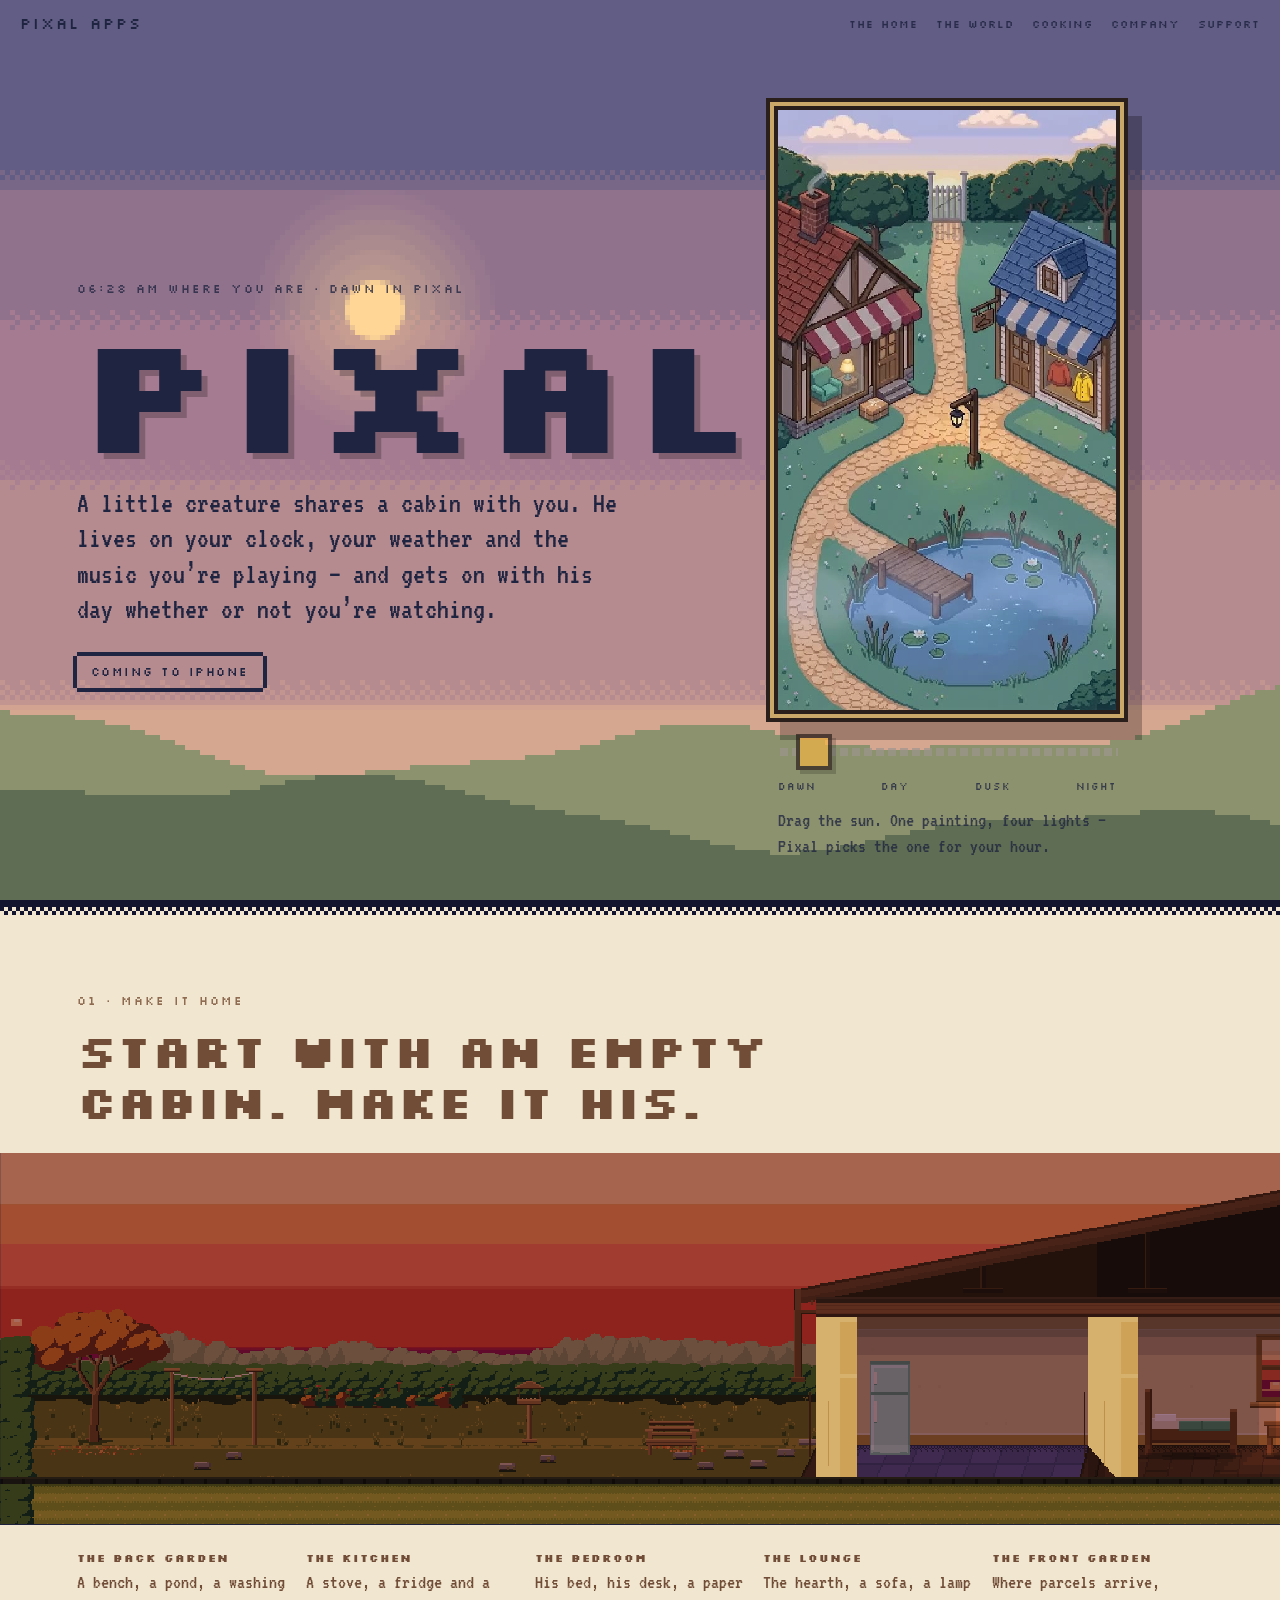
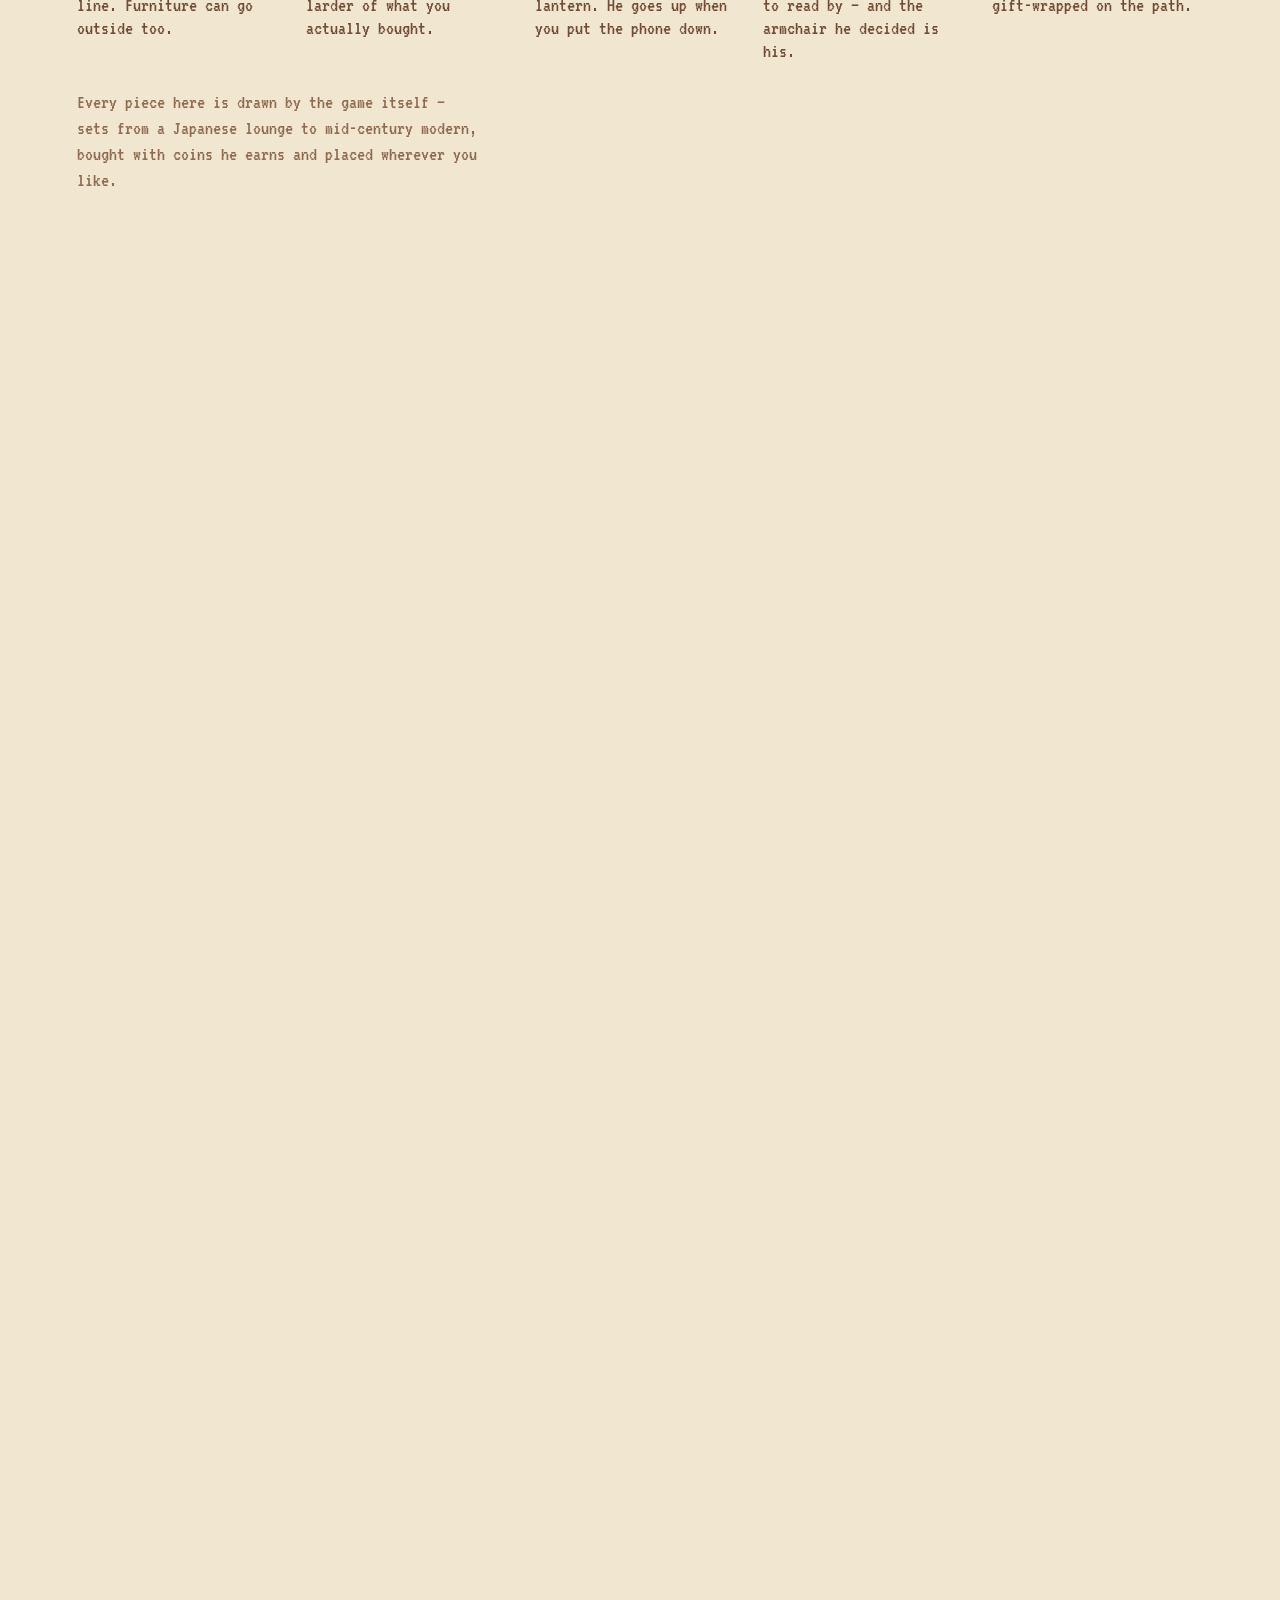
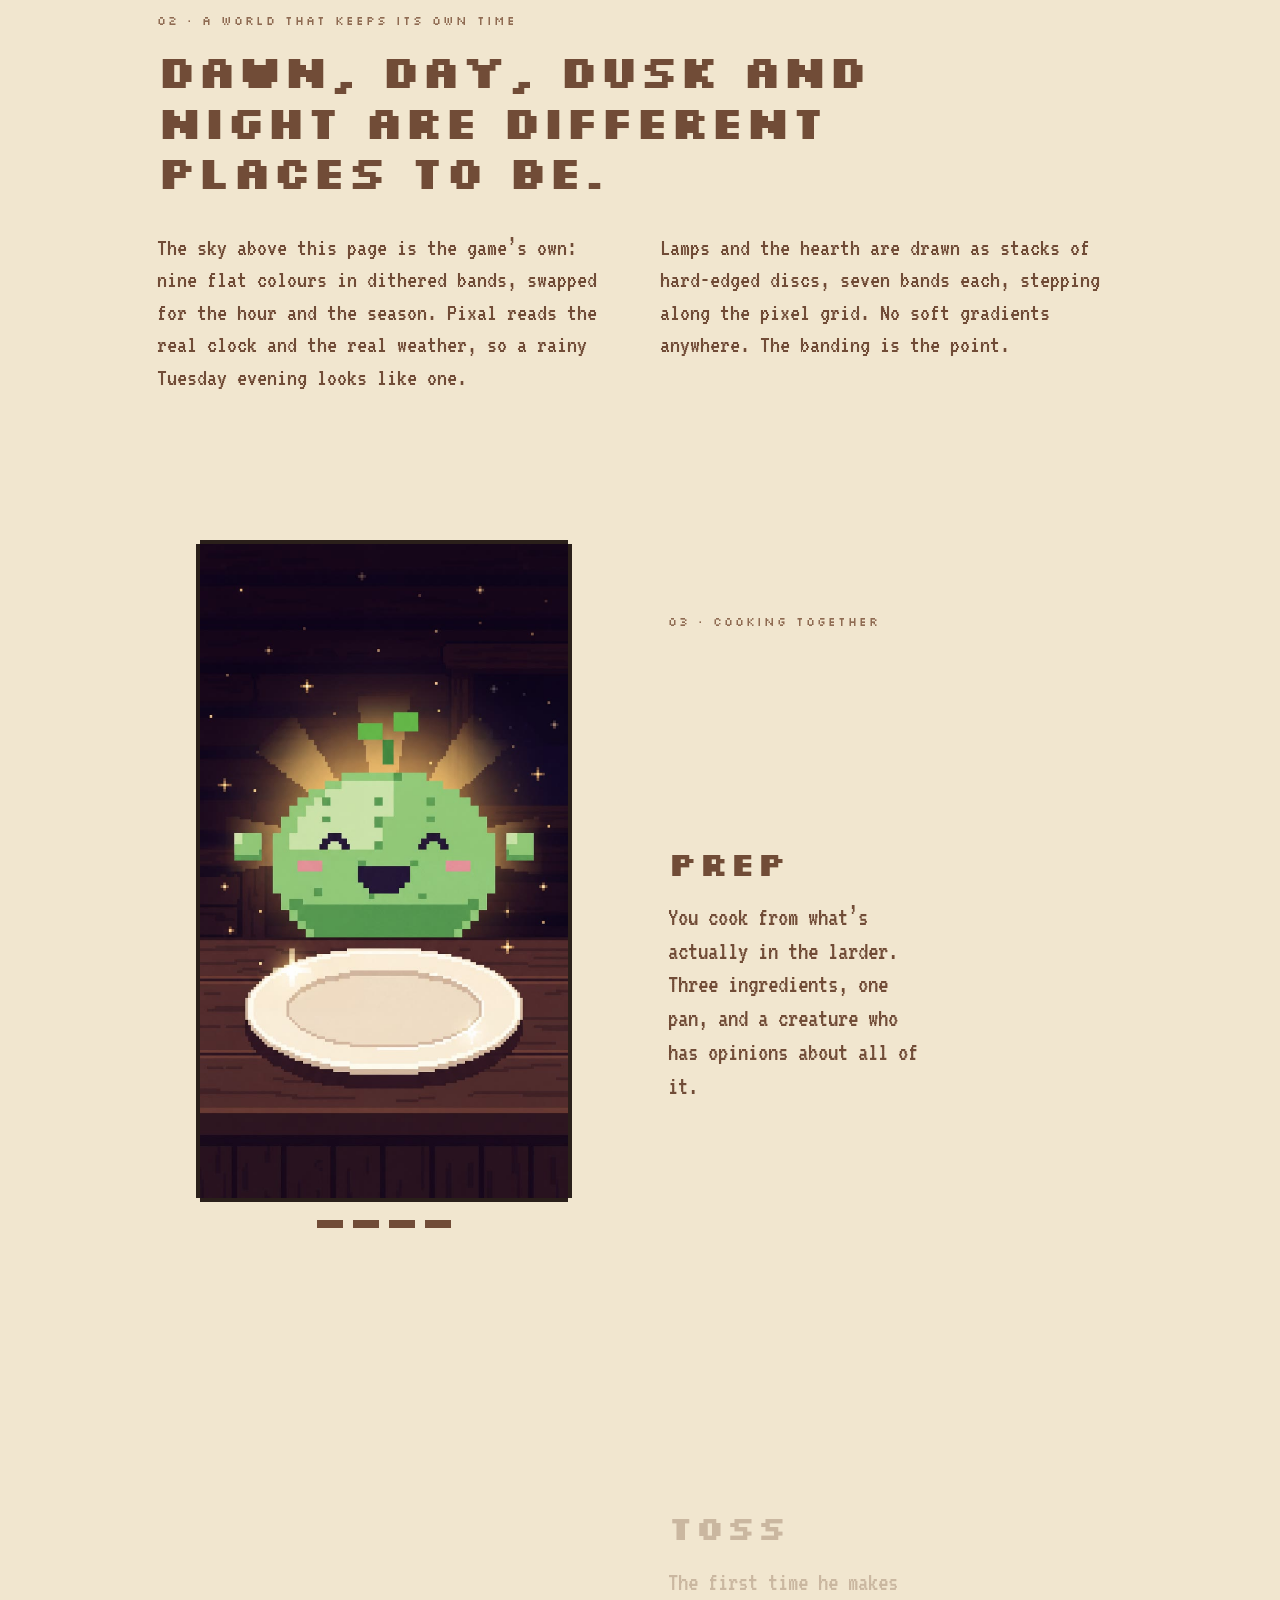
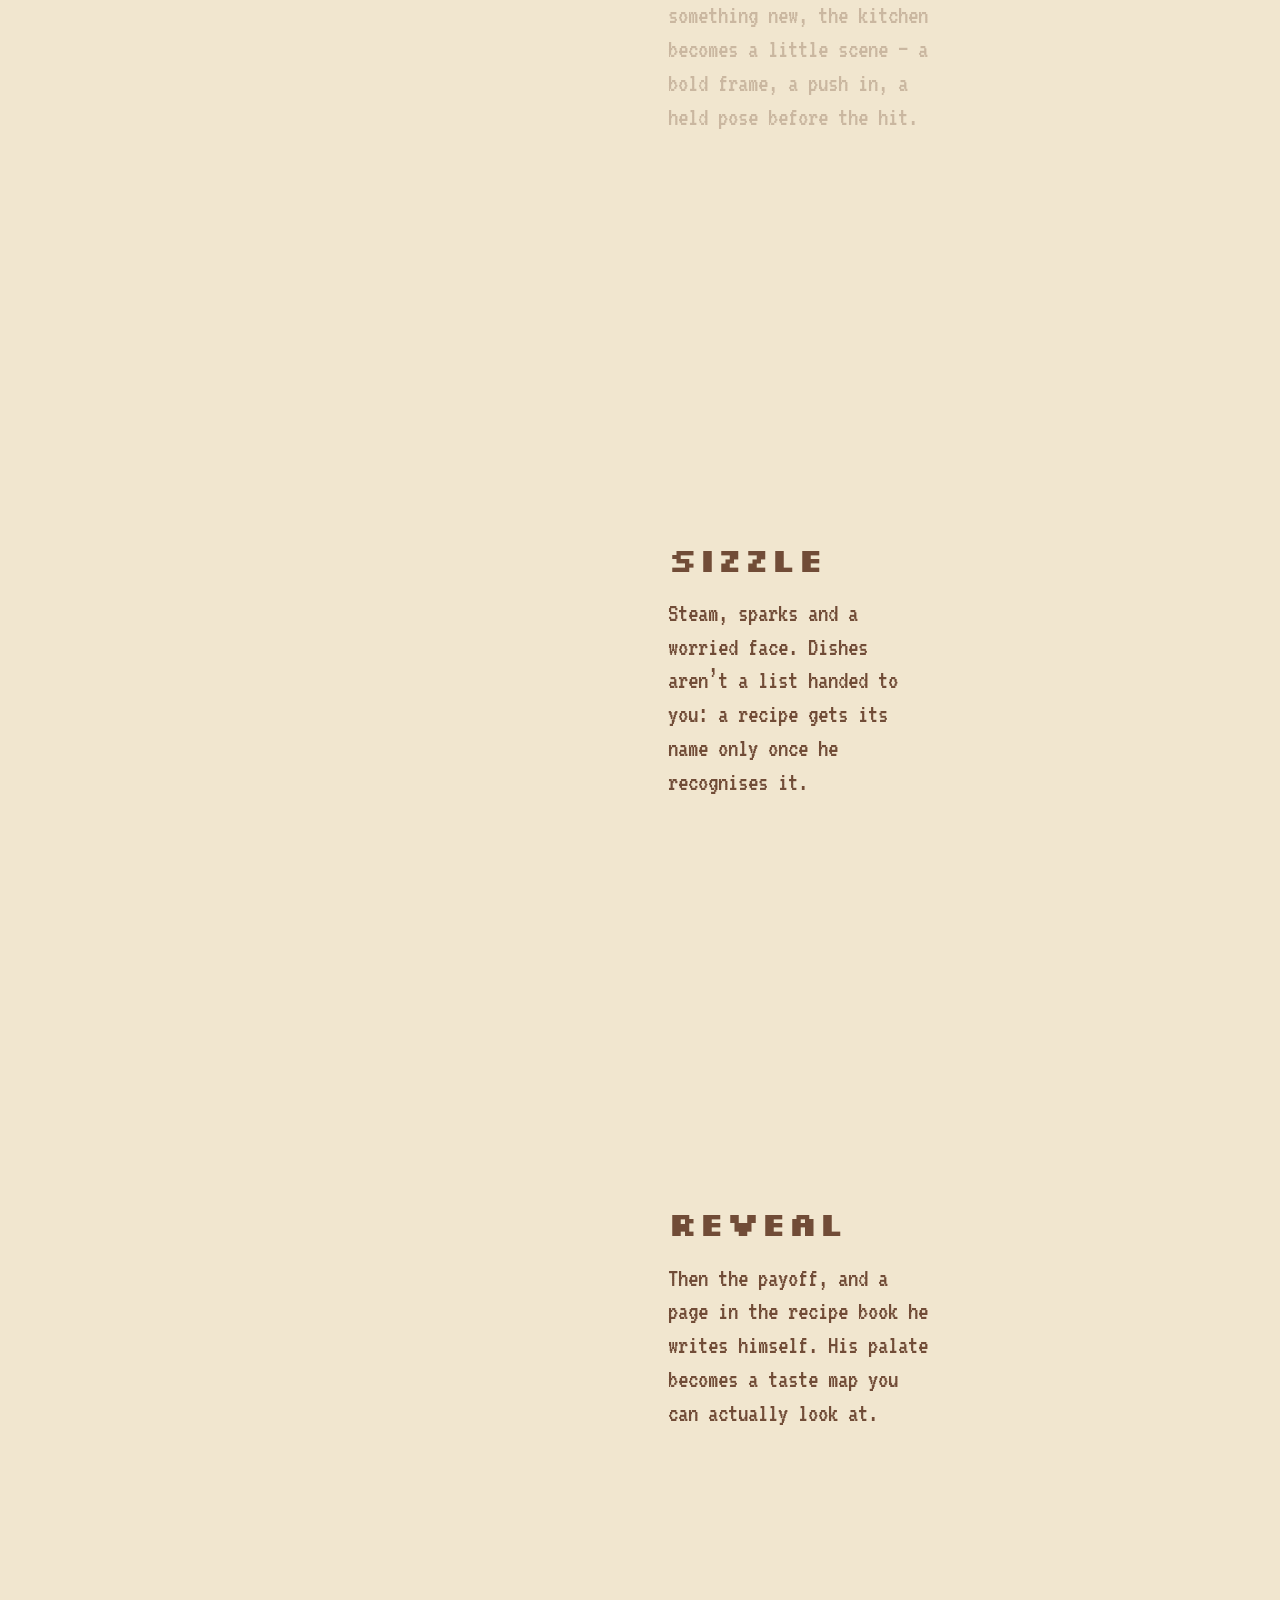
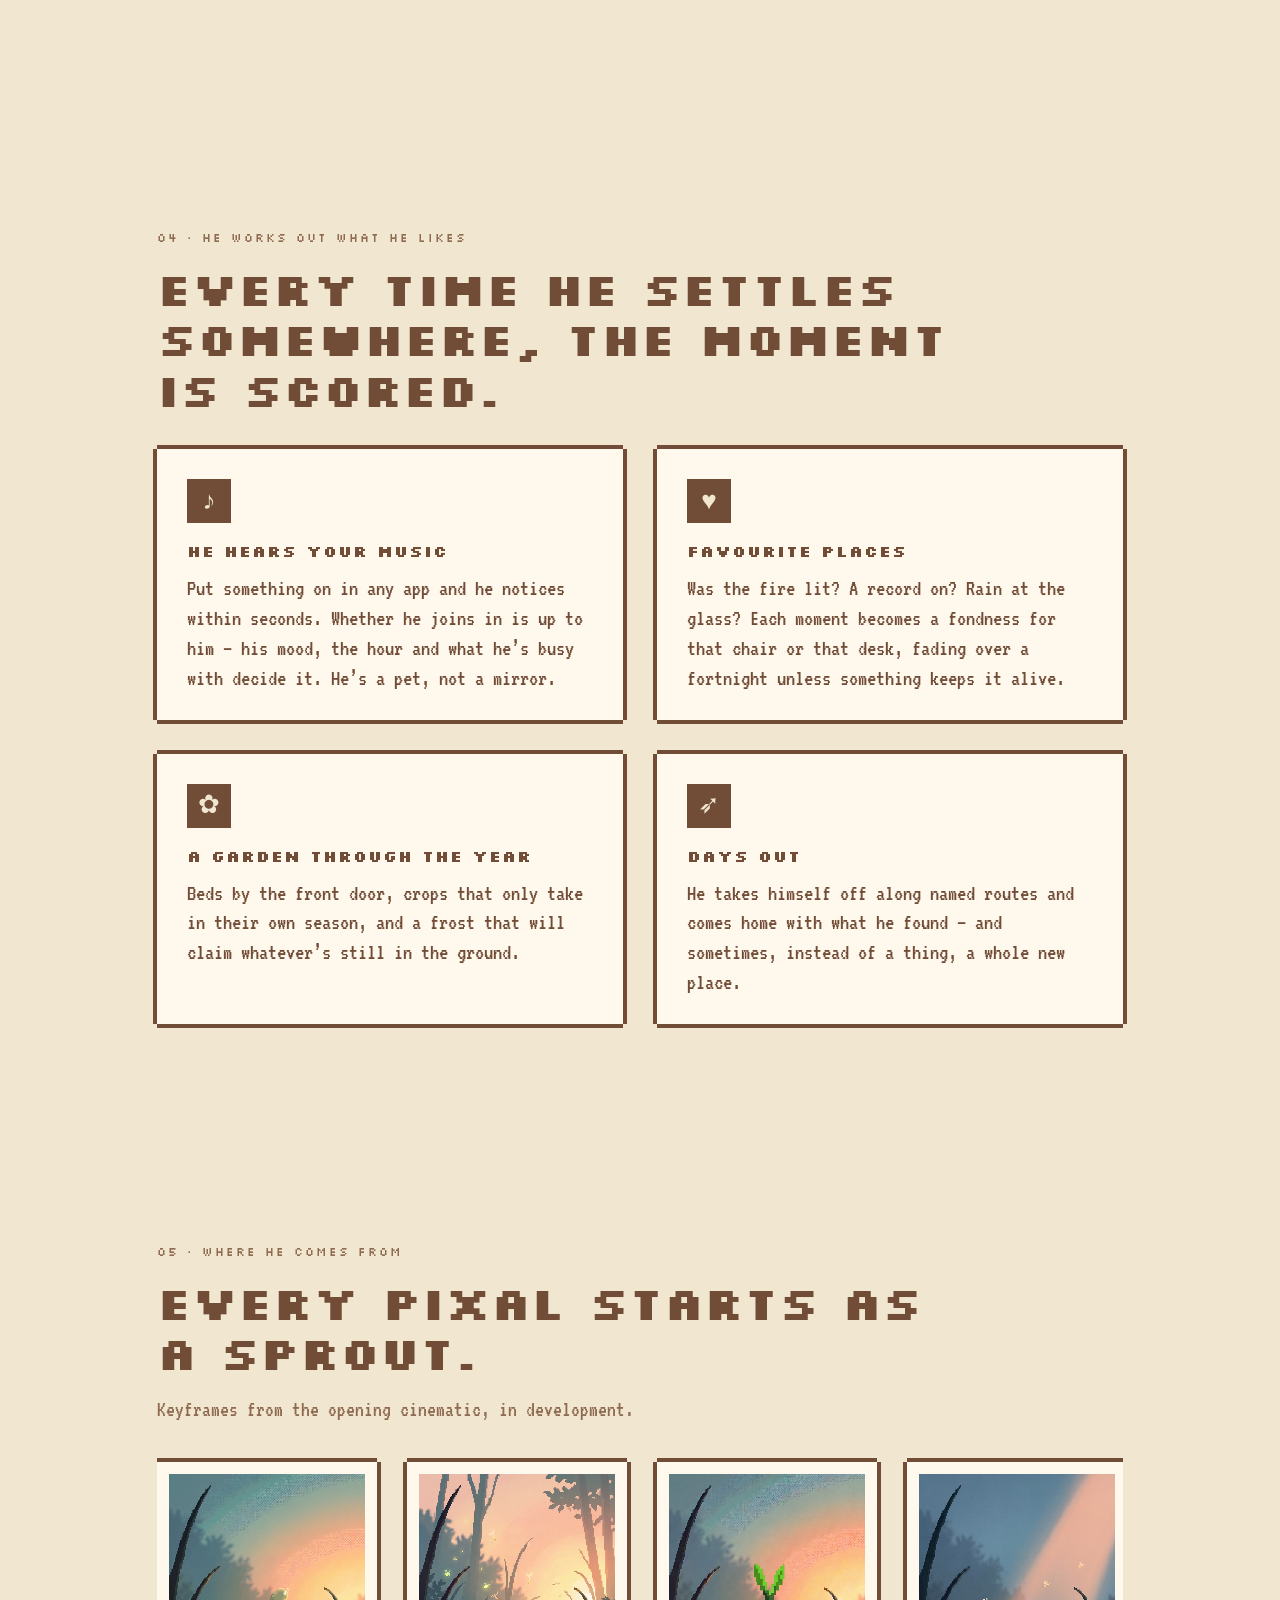
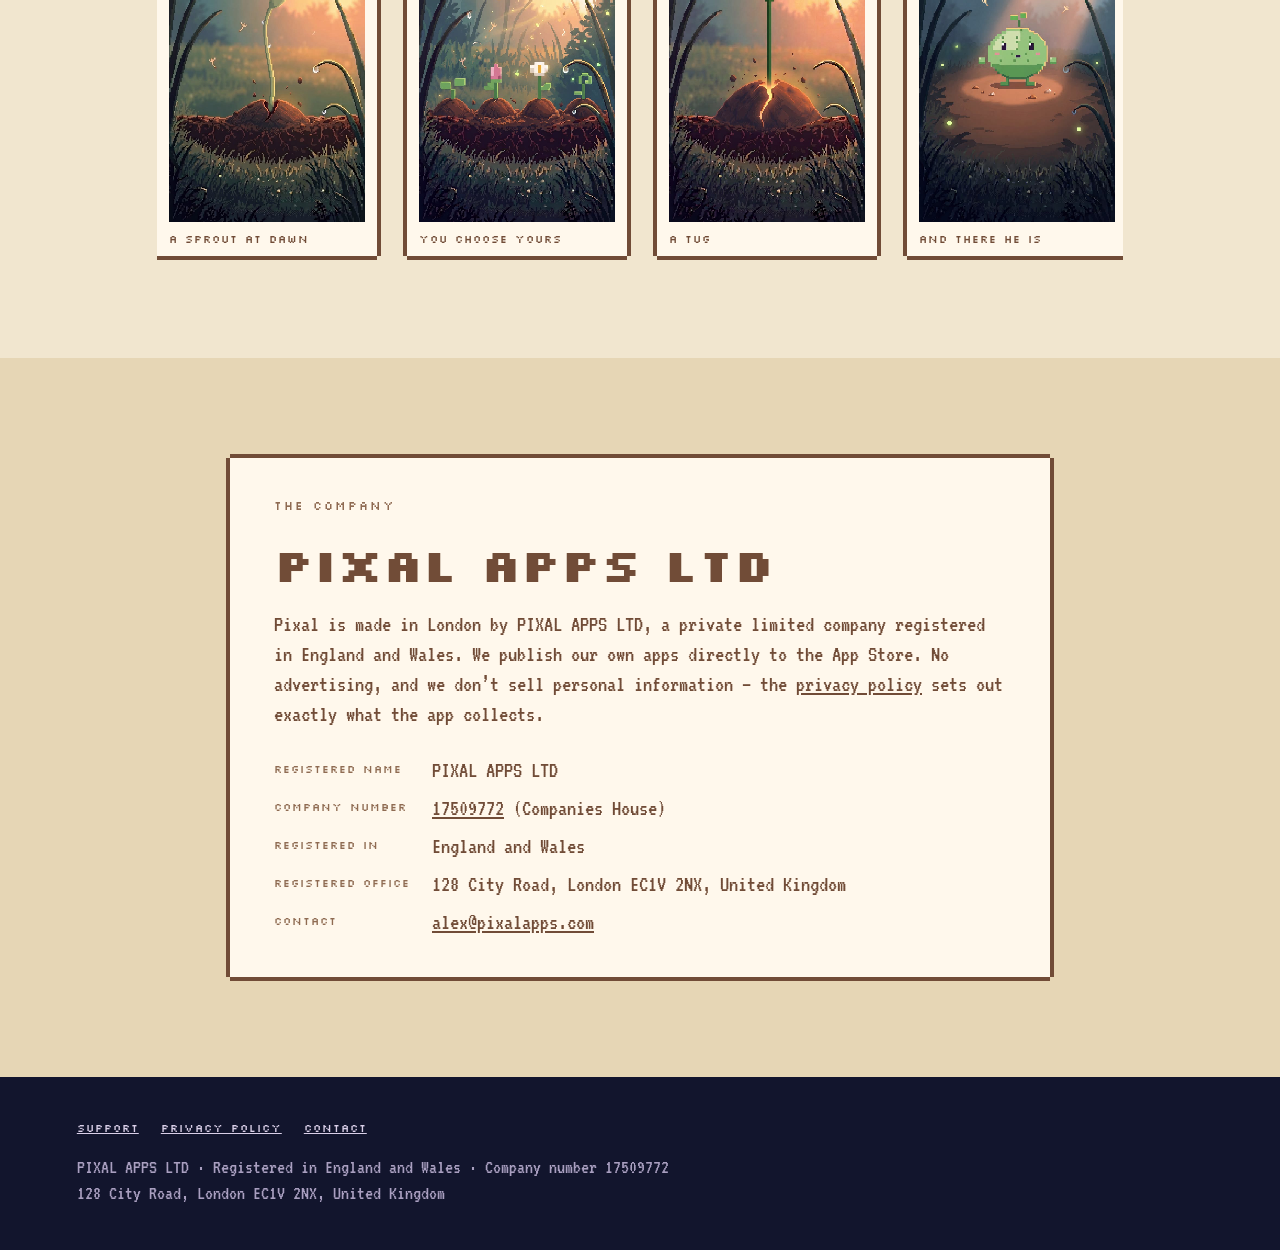
==== index.html @ d25e6077 "Make it home: the cabin pans past and furnishes itself as you scroll, rendered by the game in the sk" ====
<!doctype html>
<html lang="en">
<head>
  <meta charset="utf-8">
  <meta name="viewport" content="width=device-width, initial-scale=1, viewport-fit=cover">
  <title>Pixal — a little world that keeps your time</title>
  <meta name="description" content="Pixal is a pixel-art game for iPhone by PIXAL APPS LTD. A small creature shares a cabin with you, on your real clock, your real weather and the music you're actually playing.">
  <meta property="og:title" content="Pixal">
  <meta property="og:description" content="A quiet pixel-art game for iPhone. A cabin, a creature with opinions, and a world that keeps your time.">
  <meta property="og:image" content="https://pixalapps.com/media/dusk.jpg">
  <meta property="og:url" content="https://pixalapps.com/">
  <meta name="theme-color" content="#12152d">
  <link rel="preconnect" href="https://fonts.googleapis.com">
  <link rel="preconnect" href="https://fonts.gstatic.com" crossorigin>
  <link href="https://fonts.googleapis.com/css2?family=Silkscreen:wght@400;700&family=VT323&display=swap" rel="stylesheet">
  <link rel="stylesheet" href="/home.css">
</head>
<body>
  <canvas id="sky" aria-hidden="true"></canvas>

  <header class="bar">
    <a class="brand" href="/">PIXAL APPS</a>
    <nav><a href="#home">The home</a><a href="#world">The world</a><a href="#cooking">Cooking</a><a href="#company">Company</a><a href="/support/">Support</a></nav>
  </header>

  <section class="hero" id="top">
    <div class="hero-copy">
      <p class="kicker" id="clock">&nbsp;</p>
      <h1>PIXAL</h1>
      <p class="lede">A little creature shares a cabin with you. He lives on your clock, your weather and the music you’re playing — and gets on with his day whether or not you’re watching.</p>
      <p class="badge">Coming to iPhone</p>
    </div>

    <figure class="window" aria-label="The village in Pixal, painted for the time of day">
      <div class="frame">
        <video data-tod="dawn" muted loop playsinline preload="auto" poster="/media/dawn.jpg"><source src="/media/dawn.mp4" type="video/mp4"></video>
        <video data-tod="day" muted loop playsinline preload="auto" poster="/media/day.jpg"><source src="/media/day.mp4" type="video/mp4"></video>
        <video data-tod="dusk" muted loop playsinline preload="auto" poster="/media/dusk.jpg"><source src="/media/dusk.mp4" type="video/mp4"></video>
        <video data-tod="night" muted loop playsinline preload="auto" poster="/media/night.jpg"><source src="/media/night.mp4" type="video/mp4"></video>
      </div>
      <div class="dial">
        <input id="tod" type="range" min="0" max="400" step="1" value="100" aria-label="Time of day in Pixal">
        <div class="dial-labels" aria-hidden="true"><span>dawn</span><span>day</span><span>dusk</span><span>night</span></div>
        <button id="now" type="button" hidden>Back to now</button>
      </div>
      <figcaption>Drag the sun. One painting, four lights — Pixal picks the one for your hour.</figcaption>
    </figure>
  </section>

  <main>
    <section class="home" id="home" aria-labelledby="home-title">
      <div class="home-pin">
        <div class="home-head">
          <p class="eyebrow">01 · Make it home</p>
          <h2 id="home-title">Start with an empty cabin. Make it his.</h2>
        </div>
        <div class="pano" role="img" aria-label="The cabin in cross-section, from the back garden through the kitchen, bedroom and lounge to the front garden, furnishing itself as you scroll">
          <div class="pano-track">
            <img class="bare" src="/media/house-bare-dusk.png" alt="" width="3400" height="524">
            <img class="full" src="/media/house-home-dusk.png" alt="" width="3400" height="524">
            <span class="wipe" aria-hidden="true"></span>
          </div>
        </div>
        <ol class="rooms">
          <li data-at="0"><b>The back garden</b> A bench, a pond, a washing line. Furniture can go outside too.</li>
          <li data-at="0.35"><b>The kitchen</b> A stove, a fridge and a larder of what you actually bought.</li>
          <li data-at="0.46"><b>The bedroom</b> His bed, his desk, a paper lantern. He goes up when you put the phone down.</li>
          <li data-at="0.63"><b>The lounge</b> The hearth, a sofa, a lamp to read by — and the armchair he decided is his.</li>
          <li data-at="0.85"><b>The front garden</b> Where parcels arrive, gift-wrapped on the path.</li>
        </ol>
        <p class="home-foot">Every piece here is drawn by the game itself — sets from a Japanese lounge to mid-century modern, bought with coins he earns and placed wherever you like.</p>
      </div>
    </section>

    <section class="chapter" id="world">
      <p class="eyebrow">02 · A world that keeps its own time</p>
      <h2>Dawn, day, dusk and night are different places to be.</h2>
      <div class="cols">
        <p>The sky above this page is the game’s own: nine flat colours in dithered bands, swapped for the hour and the season. Pixal reads the real clock and the real weather, so a rainy Tuesday evening looks like one.</p>
        <p>Lamps and the hearth are drawn as stacks of hard-edged discs, seven bands each, stepping along the pixel grid. No soft gradients anywhere. The banding is the point.</p>
      </div>
    </section>

    <section class="story" id="cooking">
      <div class="story-stage" aria-hidden="true">
        <div class="stage-frame">
          <img src="/media/cook-prep.jpg" alt="" class="on">
          <img src="/media/cook-toss.jpg" alt="">
          <img src="/media/cook-sizzle.jpg" alt="">
          <img src="/media/cook-reveal.jpg" alt="">
          <div class="sparks"></div>
        </div>
        <ol class="ticks"><li class="on"></li><li></li><li></li><li></li></ol>
      </div>
      <div class="story-steps">
        <p class="eyebrow">03 · Cooking together</p>
        <article class="step" data-step="0"><h3>Prep</h3><p>You cook from what’s actually in the larder. Three ingredients, one pan, and a creature who has opinions about all of it.</p></article>
        <article class="step" data-step="1"><h3>Toss</h3><p>The first time he makes something new, the kitchen becomes a little scene — a bold frame, a push in, a held pose before the hit.</p></article>
        <article class="step" data-step="2"><h3>Sizzle</h3><p>Steam, sparks and a worried face. Dishes aren’t a list handed to you: a recipe gets its name only once he recognises it.</p></article>
        <article class="step" data-step="3"><h3>Reveal</h3><p>Then the payoff, and a page in the recipe book he writes himself. His palate becomes a taste map you can actually look at.</p></article>
      </div>
    </section>

    <section class="chapter" id="him">
      <p class="eyebrow">04 · He works out what he likes</p>
      <h2>Every time he settles somewhere, the moment is scored.</h2>
      <div class="cards">
        <article class="card"><span class="glyph" aria-hidden="true">♪</span><h3>He hears your music</h3><p>Put something on in any app and he notices within seconds. Whether he joins in is up to him — his mood, the hour and what he’s busy with decide it. He’s a pet, not a mirror.</p></article>
        <article class="card"><span class="glyph" aria-hidden="true">♥</span><h3>Favourite places</h3><p>Was the fire lit? A record on? Rain at the glass? Each moment becomes a fondness for that chair or that desk, fading over a fortnight unless something keeps it alive.</p></article>
        <article class="card"><span class="glyph" aria-hidden="true">✿</span><h3>A garden through the year</h3><p>Beds by the front door, crops that only take in their own season, and a frost that will claim whatever’s still in the ground.</p></article>
        <article class="card"><span class="glyph" aria-hidden="true">➶</span><h3>Days out</h3><p>He takes himself off along named routes and comes home with what he found — and sometimes, instead of a thing, a whole new place.</p></article>
      </div>
    </section>

    <section class="chapter strip-chapter">
      <p class="eyebrow">05 · Where he comes from</p>
      <h2>Every Pixal starts as a sprout.</h2>
      <p class="note">Keyframes from the opening cinematic, in development.</p>
      <div class="strip" tabindex="0" aria-label="Opening cinematic keyframes">
        <figure><img src="/media/birth-sprout.jpg" alt="A sprout sways in a patch of earth at dawn" loading="lazy"><figcaption>A sprout at dawn</figcaption></figure>
        <figure><img src="/media/birth-choosing.jpg" alt="Four sprouts — a shoot, a bud, a flower and a curl — in a row of mounds" loading="lazy"><figcaption>You choose yours</figcaption></figure>
        <figure><img src="/media/birth-pull.jpg" alt="The chosen sprout being pulled from the ground" loading="lazy"><figcaption>A tug</figcaption></figure>
        <figure><img src="/media/birth-handoff.jpg" alt="Pixal stands in a soft spotlight in the clearing" loading="lazy"><figcaption>And there he is</figcaption></figure>
      </div>
    </section>

    <section class="company" id="company">
      <div class="company-card">
        <p class="eyebrow">The company</p>
        <h2>PIXAL APPS LTD</h2>
        <p>Pixal is made in London by PIXAL APPS LTD, a private limited company registered in England and Wales. We publish our own apps directly to the App Store. No advertising, and we don’t sell personal information — the <a href="/privacy/">privacy policy</a> sets out exactly what the app collects.</p>
        <dl>
          <dt>Registered name</dt><dd>PIXAL APPS LTD</dd>
          <dt>Company number</dt><dd><a href="https://find-and-update.company-information.service.gov.uk/company/17509772">17509772</a> (Companies House)</dd>
          <dt>Registered in</dt><dd>England and Wales</dd>
          <dt>Registered office</dt><dd>128 City Road, London EC1V 2NX, United Kingdom</dd>
          <dt>Contact</dt><dd><a href="mailto:alex@pixalapps.com">alex@pixalapps.com</a></dd>
        </dl>
      </div>
    </section>
  </main>

  <footer class="foot">
    <nav><a href="/support/">Support</a><a href="/privacy/">Privacy policy</a><a href="mailto:alex@pixalapps.com">Contact</a></nav>
    <p>PIXAL APPS LTD · Registered in England and Wales · Company number 17509772<br>128 City Road, London EC1V 2NX, United Kingdom</p>
  </footer>

  <script src="/home.js" defer></script>
</body>
</html>
---- home.css ----
/* Pixal's homepage. The sky canvas behind everything is drawn by home.js with the game's own band palettes;
   the hero's ink follows it (--ink is set from the time of day). Below the hero, chapters sit on the game's paper. */
:root {
  --ink: #fff8ec;
  --ink-soft: rgba(255, 248, 236, .78);
  --paper: #f1e6cf;
  --paper-deep: #e6d6b5;
  --brown: #714c37;
  --brown-soft: #8f6b52;
  --night: #12152d;
  --gold: #f2b544;
  --leaf: #7cc26a;
  --px: 4px;
}

* { box-sizing: border-box; }
html { scroll-behavior: smooth; }
body {
  margin: 0; color: var(--brown); background: var(--night);
  font: 22px/1.3 "VT323", ui-monospace, monospace;
  -webkit-font-smoothing: none; text-rendering: optimizeSpeed;
}
img, video { display: block; max-width: 100%; }
a { color: inherit; }

#sky { position: fixed; inset: 0; width: 100vw; height: 100lvh; image-rendering: pixelated; z-index: -1; }

/* A pixel border: hard steps, no radius. */
.px-border, .frame, .card, .company-card, .stage-frame, .strip figure, .badge, #now {
  box-shadow:
    0 calc(-1 * var(--px)) 0 0 currentColor, 0 var(--px) 0 0 currentColor,
    calc(-1 * var(--px)) 0 0 0 currentColor, var(--px) 0 0 0 currentColor;
}

/* ---------- bar ---------- */
.bar {
  position: fixed; top: 0; left: 0; right: 0; z-index: 10;
  display: flex; align-items: center; justify-content: space-between; gap: 16px;
  padding: max(14px, env(safe-area-inset-top)) max(20px, env(safe-area-inset-right)) 14px max(20px, env(safe-area-inset-left));
  color: var(--ink); transition: background .4s steps(4), color .4s steps(4);
}
.bar.solid { background: rgba(18, 21, 45, .82); color: #fff8ec; backdrop-filter: blur(6px); }
.brand { font-family: Silkscreen, monospace; font-size: 15px; letter-spacing: 2px; text-decoration: none; }
.bar nav { display: flex; gap: 18px; font-family: Silkscreen, monospace; font-size: 11px; letter-spacing: 1px; }
.bar nav a { text-decoration: none; opacity: .85; }
.bar nav a:hover { opacity: 1; text-decoration: underline; text-underline-offset: 4px; }

/* ---------- hero ---------- */
.hero {
  min-height: 100svh; display: grid; grid-template-columns: 1.05fr .95fr; align-items: center; gap: 48px;
  padding: 110px max(24px, 6vw) 64px; color: var(--ink);
}
.hero-copy { max-width: 560px; }
.kicker { font-family: Silkscreen, monospace; font-size: 12px; letter-spacing: 2px; margin: 0 0 18px; color: var(--ink-soft); min-height: 1em; }
.hero h1 {
  font-family: Silkscreen, monospace; font-weight: 700; margin: 0; line-height: .9;
  font-size: clamp(72px, 13vw, 168px); letter-spacing: 4px;
  text-shadow: 6px 6px 0 rgba(0, 0, 0, .22);
}
.lede { font-size: clamp(24px, 2.3vw, 30px); line-height: 1.2; margin: 22px 0 28px; color: var(--ink); }
.badge { display: inline-block; margin: 0; padding: 8px 14px; font-family: Silkscreen, monospace; font-size: 12px; letter-spacing: 1.5px; color: var(--ink); }

.window { margin: 0; justify-self: center; width: min(400px, 100%, calc((100svh - 300px) * 9 / 16)); min-width: 260px; color: var(--ink); }
.frame { position: relative; aspect-ratio: 9 / 16; overflow: hidden; background: #000; color: #2a1f1a; box-shadow: 0 0 0 var(--px) #2a1f1a, 0 0 0 calc(2 * var(--px)) #c9a86a, 0 0 0 calc(3 * var(--px)) #2a1f1a, 14px 18px 0 calc(3 * var(--px)) rgba(0,0,0,.25); }
.frame video { position: absolute; inset: 0; width: 100%; height: 100%; object-fit: cover; opacity: 0; image-rendering: pixelated; }
.dial { margin-top: 28px; }
.dial input { width: 100%; -webkit-appearance: none; appearance: none; height: 24px; background: transparent; cursor: grab; }
.dial input:active { cursor: grabbing; }
.dial input::-webkit-slider-runnable-track { height: 8px; background: repeating-linear-gradient(90deg, currentColor 0 8px, transparent 8px 12px); opacity: .7; }
.dial input::-moz-range-track { height: 8px; background: repeating-linear-gradient(90deg, currentColor 0 8px, transparent 8px 12px); opacity: .7; }
.dial input::-webkit-slider-thumb { -webkit-appearance: none; width: 28px; height: 28px; margin-top: -10px; border: 0; background: var(--thumb, #f2b544); box-shadow: 0 0 0 4px #2a1f1a, 4px 4px 0 4px rgba(0,0,0,.25); }
.dial input::-moz-range-thumb { width: 28px; height: 28px; border: 0; border-radius: 0; background: var(--thumb, #f2b544); box-shadow: 0 0 0 4px #2a1f1a; }
.dial-labels { display: flex; justify-content: space-between; font-family: Silkscreen, monospace; font-size: 10px; letter-spacing: 1px; margin-top: 8px; color: var(--ink-soft); }
#now { margin-top: 14px; font: 11px Silkscreen, monospace; letter-spacing: 1px; color: var(--ink); background: transparent; border: 0; padding: 8px 12px; cursor: pointer; }
.window figcaption { margin-top: 14px; font-size: 20px; color: var(--ink-soft); }

/* ---------- chapters on paper ---------- */
main { background: var(--paper); position: relative; }
main::before { /* a dithered edge where the sky meets the paper */
  content: ""; position: absolute; left: 0; right: 0; top: -16px; height: 16px;
  background:
    conic-gradient(var(--paper) 25%, transparent 0 50%, var(--paper) 0 75%, transparent 0) 0 0 / 8px 8px,
    linear-gradient(transparent 50%, var(--paper) 0);
}
.chapter { max-width: 1120px; margin: 0 auto; padding: 110px max(24px, 6vw); }
.eyebrow { font-family: Silkscreen, monospace; font-size: 12px; letter-spacing: 2px; color: var(--brown-soft); margin: 0 0 18px; }
h2 { font-family: Silkscreen, monospace; font-weight: 700; font-size: clamp(28px, 4vw, 46px); line-height: 1.1; margin: 0 0 34px; max-width: 20ch; }
h3 { font-family: Silkscreen, monospace; font-size: 16px; letter-spacing: 1px; margin: 0 0 12px; }
.cols { display: grid; grid-template-columns: 1fr 1fr; gap: 40px; font-size: 25px; }
.cols p { margin: 0; }

.cards { display: grid; grid-template-columns: repeat(2, 1fr); gap: 34px; }
.card { background: #fff8ec; padding: 30px 30px 26px; color: var(--brown); font-size: 23px; }
.card p { margin: 0; }
.glyph { display: inline-grid; place-items: center; width: 44px; height: 44px; margin-bottom: 18px; background: var(--brown); color: var(--paper); font-size: 26px; }

/* ---------- the cooking story (sticky stage, steps scroll past) ---------- */
.story { display: grid; grid-template-columns: 1fr 1fr; gap: 56px; max-width: 1120px; margin: 0 auto; padding: 40px max(24px, 6vw) 80px; }
.story-stage { position: sticky; top: 12vh; height: 76vh; display: flex; flex-direction: column; align-items: center; justify-content: center; gap: 22px; }
.stage-frame { position: relative; height: 100%; aspect-ratio: 9 / 16; max-width: 100%; overflow: hidden; background: #1b120e; color: #2a1f1a; }
.stage-frame img { position: absolute; inset: 0; width: 100%; height: 100%; object-fit: cover; opacity: 0; transform: scale(1.08); transition: opacity .45s steps(6), transform 6s linear; }
.stage-frame img.on { opacity: 1; transform: scale(1); }
.sparks { position: absolute; inset: 0; pointer-events: none; }
.sparks i { position: absolute; width: 6px; height: 6px; background: #ffe7a3; animation: rise 1.6s steps(8) forwards; }
@keyframes rise { to { transform: translate(var(--dx), -140px); opacity: 0; } }
.ticks { display: flex; gap: 10px; list-style: none; margin: 0; padding: 0; }
.ticks li { width: 26px; height: 8px; background: var(--paper-deep); transition: background .3s steps(3); }
.ticks li.on { background: var(--brown); }
.story-steps { padding-top: 70px; }
.step { min-height: 72vh; display: flex; flex-direction: column; justify-content: center; font-size: 26px; opacity: .3; transition: opacity .4s steps(4); }
.step.on { opacity: 1; }
.step h3 { font-size: 34px; margin-bottom: 16px; }
.step p { margin: 0; max-width: 26ch; }

/* ---------- film strip ---------- */
.strip-chapter { padding-bottom: 80px; }
.note { margin: -18px 0 30px; color: var(--brown-soft); }
.strip { display: grid; grid-auto-flow: column; grid-auto-columns: minmax(220px, 1fr); gap: 30px; overflow-x: auto; scroll-snap-type: x mandatory; padding: 8px 8px 22px; }
.strip figure { margin: 0; scroll-snap-align: start; background: #fff8ec; color: var(--brown); padding: 12px 12px 10px; }
.strip img { width: 100%; aspect-ratio: 9 / 16; object-fit: cover; image-rendering: pixelated; }
.strip figcaption { font-family: Silkscreen, monospace; font-size: 11px; letter-spacing: 1px; margin-top: 10px; }

/* ---------- company + footer ---------- */
.company { background: var(--paper-deep); padding: 100px max(24px, 6vw); }
.company-card { max-width: 820px; margin: 0 auto; background: #fff8ec; padding: 40px 44px; color: var(--brown); font-size: 23px; }
.company-card h2 { margin-bottom: 20px; }
.company-card p { margin: 0 0 26px; }
.company-card dl { display: grid; grid-template-columns: max-content 1fr; gap: 8px 22px; margin: 0; }
.company-card dt { font-family: Silkscreen, monospace; font-size: 11px; letter-spacing: 1px; padding-top: 6px; color: var(--brown-soft); }
.company-card dd { margin: 0; }
.foot { background: var(--night); color: #d9cfe8; padding: 44px max(24px, 6vw) max(44px, env(safe-area-inset-bottom)); font-size: 20px; }
.foot nav { display: flex; flex-wrap: wrap; gap: 22px; font-family: Silkscreen, monospace; font-size: 11px; letter-spacing: 1px; margin-bottom: 18px; }
.foot p { margin: 0; color: #a99fc0; }

/* ---------- reveal on scroll ---------- */
.reveal { opacity: 0; transform: translateY(24px); transition: opacity .6s steps(6), transform .6s steps(6); }
.reveal.in { opacity: 1; transform: none; }

/* ---------- small screens ---------- */
@media (max-width: 860px) {
  body { font-size: 21px; }
  .bar nav a:not(:last-child) { display: none; }
  .hero { grid-template-columns: 1fr; padding-top: 96px; gap: 36px; text-align: left; }
  .window { width: min(360px, 100%); min-width: 0; }
  .cols, .cards { grid-template-columns: 1fr; gap: 26px; }
  .chapter { padding: 80px 20px; }
  .story { grid-template-columns: 1fr; gap: 0; padding: 20px 20px 60px; }
  .story-stage { top: 64px; height: 62vh; z-index: 1; }
  .story-steps { padding-top: 0; margin-top: -10vh; position: relative; z-index: 2; }
  .step { min-height: 64vh; justify-content: flex-end; padding-bottom: 6vh; opacity: 0; }
  .step.on { opacity: 1; }
  .step > * { background: rgba(255, 248, 236, .94); padding: 14px 16px; margin: 0; box-shadow: 0 0 0 4px var(--brown); }
  .step h3 { font-size: 22px; margin-bottom: 0; }
  .strip { grid-auto-columns: 70%; }
  .company { padding: 70px 16px; }
  .company-card { padding: 28px 22px; }
  .company-card dl { grid-template-columns: 1fr; gap: 2px; }
  .company-card dd { margin-bottom: 10px; }
}

@media (prefers-reduced-motion: reduce) {
  html { scroll-behavior: auto; }
  .reveal { opacity: 1; transform: none; transition: none; }
  .stage-frame img { transition: opacity .2s; transform: none !important; }
}

/* ---------- the home: the cabin pans past and furnishes itself as you scroll ---------- */
.home { position: relative; height: 420vh; background: var(--paper); }
.home-pin { position: sticky; top: 0; height: 100svh; display: flex; flex-direction: column; justify-content: center; gap: 26px; padding: 70px 0 30px; overflow: hidden; }
.home-head { padding: 0 max(24px, 6vw); }
.home-head h2 { margin-bottom: 0; }
.pano { position: relative; height: clamp(180px, 46vh, 520px); overflow: hidden; background: #1d213c; }
.pano-track { position: absolute; top: 0; left: 0; height: 100%; aspect-ratio: 3400 / 524; will-change: transform; }
.pano-track img { position: absolute; inset: 0; width: 100%; height: 100%; image-rendering: pixelated; max-width: none; }
.pano-track .full { clip-path: inset(0 calc(100% - var(--reveal, 0%)) 0 0); }
.wipe { position: absolute; top: 0; bottom: 0; left: var(--reveal, 0%); width: 6px; margin-left: -3px;
  background: repeating-linear-gradient(180deg, #fff8ec 0 8px, transparent 8px 14px); opacity: var(--wipe-on, 1); transition: opacity .3s steps(3); }
.rooms { list-style: none; margin: 0; padding: 0 max(24px, 6vw); display: grid; grid-template-columns: repeat(5, 1fr); gap: 18px; font-size: 20px; line-height: 1.15; }
.rooms li { opacity: .22; transition: opacity .4s steps(4), transform .4s steps(4); transform: translateY(8px); }
.rooms li.on { opacity: 1; transform: none; }
.rooms b { display: block; font: 700 11px Silkscreen, monospace; letter-spacing: 1px; margin-bottom: 6px; }
.home-foot { margin: 0; padding: 0 max(24px, 6vw); color: var(--brown-soft); font-size: 20px; max-width: 70ch; }
@media (max-width: 860px) {
  .home { height: 480vh; }
  .home-pin { gap: 18px; padding-top: 64px; }
  .pano { height: 34vh; }
  .rooms { grid-template-columns: 1fr; gap: 0; position: relative; min-height: 4.6em; }
  .rooms li, .rooms li.on { position: absolute; left: max(24px, 6vw); right: max(24px, 6vw); opacity: 0; }
  .rooms li.now { opacity: 1; transform: none; }
  .home-foot { font-size: 18px; }
}
@media (prefers-reduced-motion: reduce) { .home { height: auto; } .home-pin { position: static; height: auto; } }
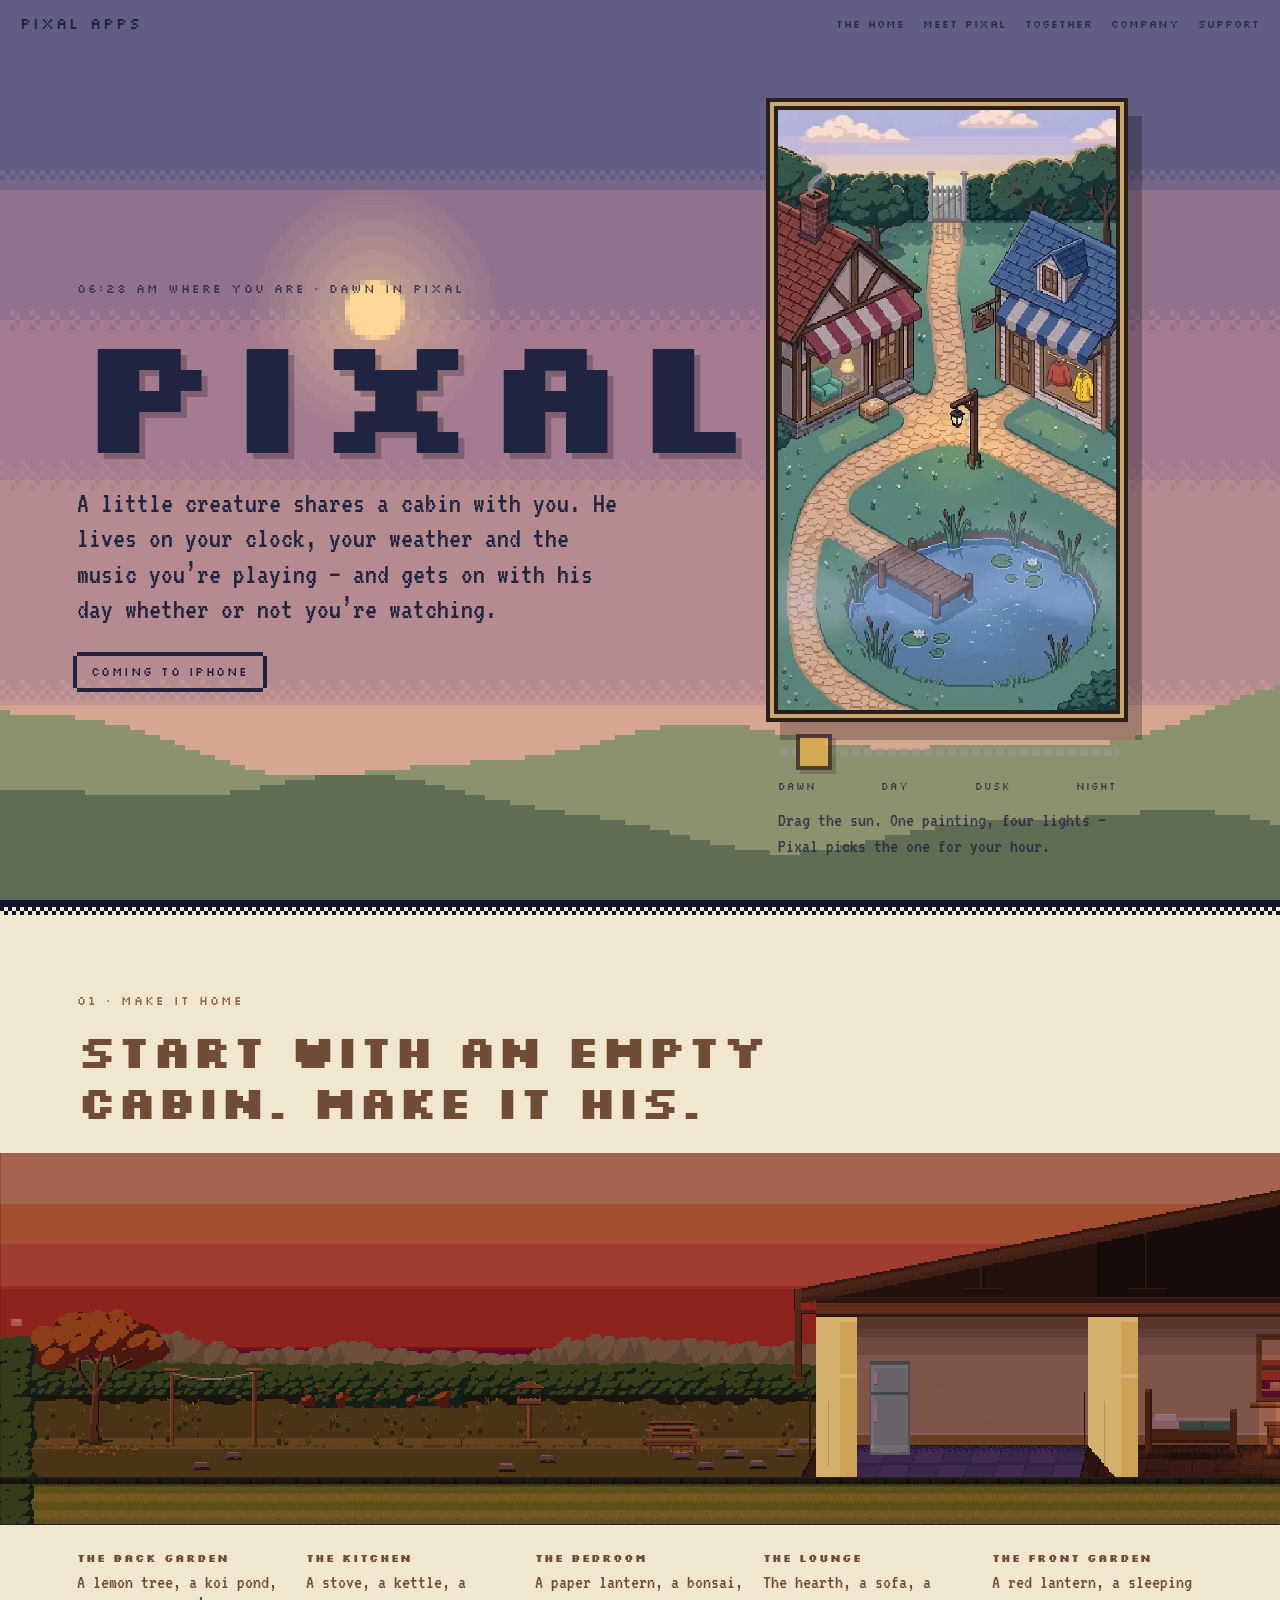
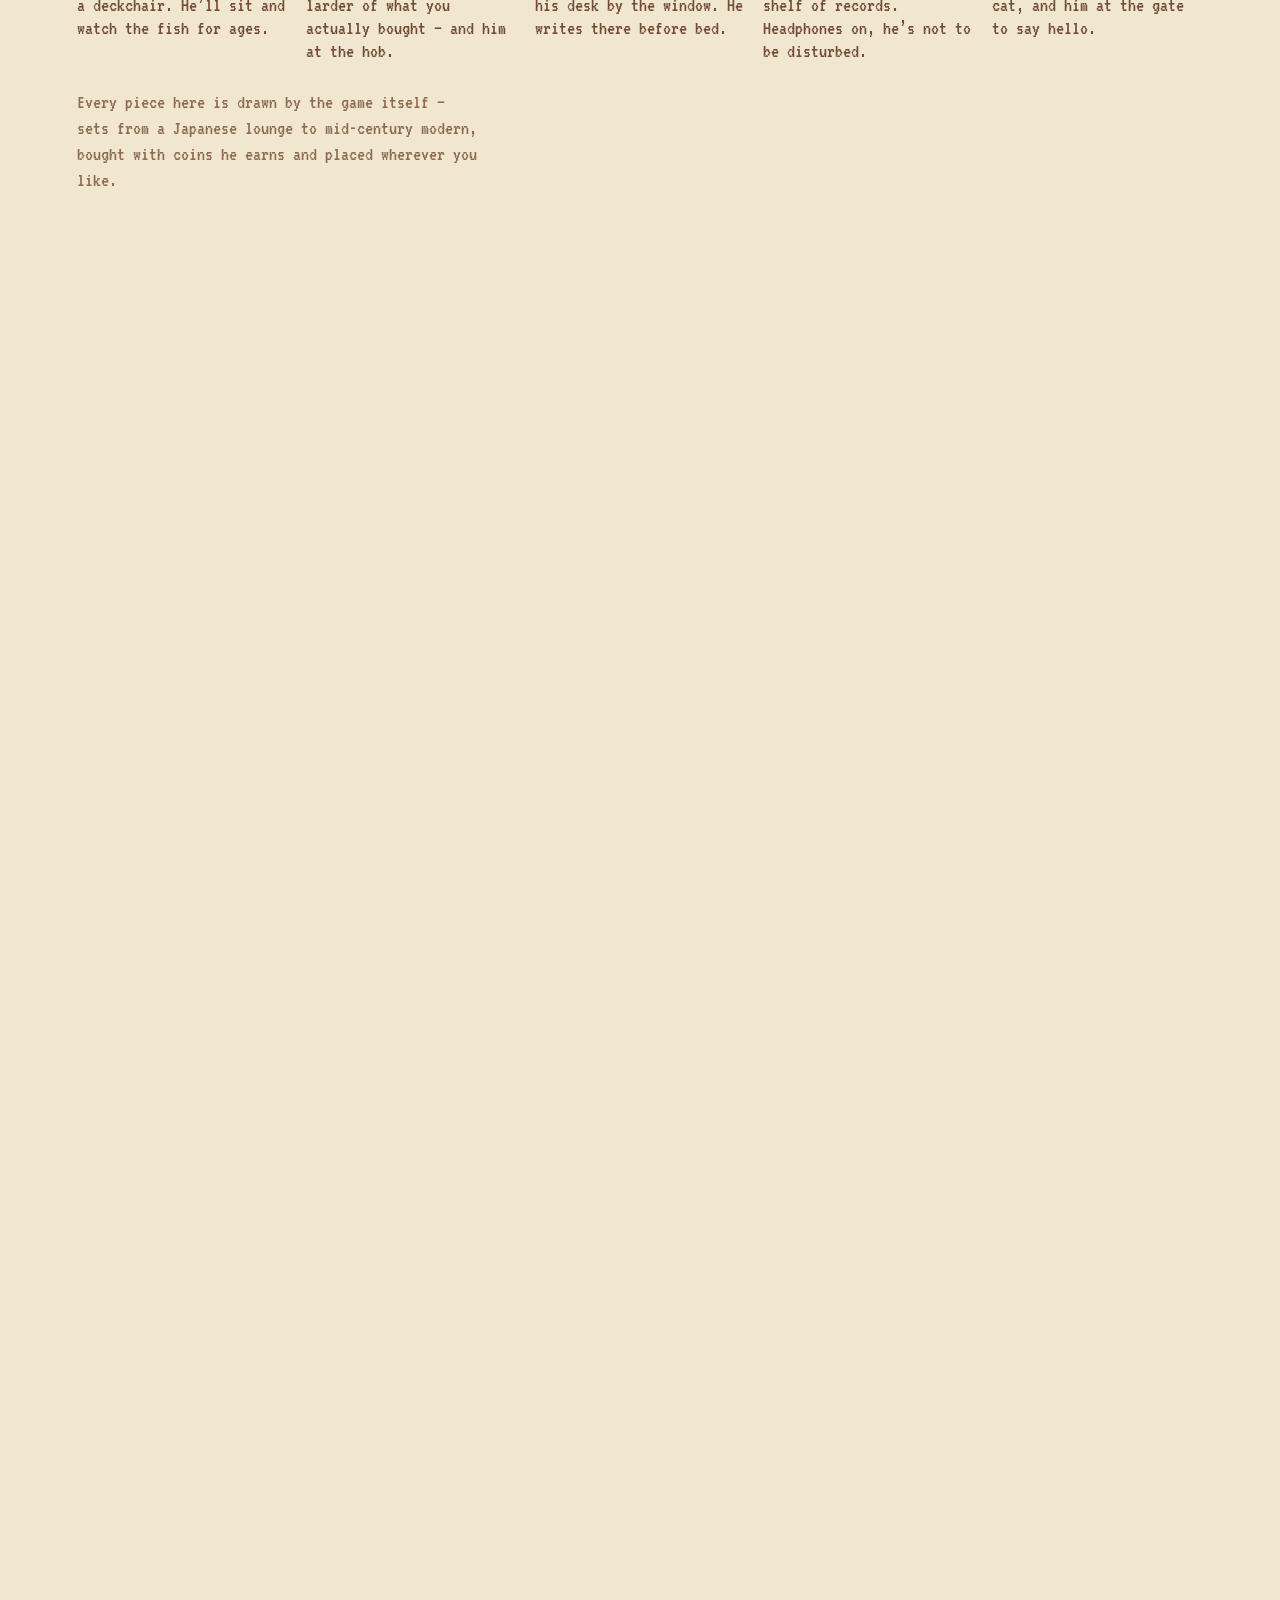
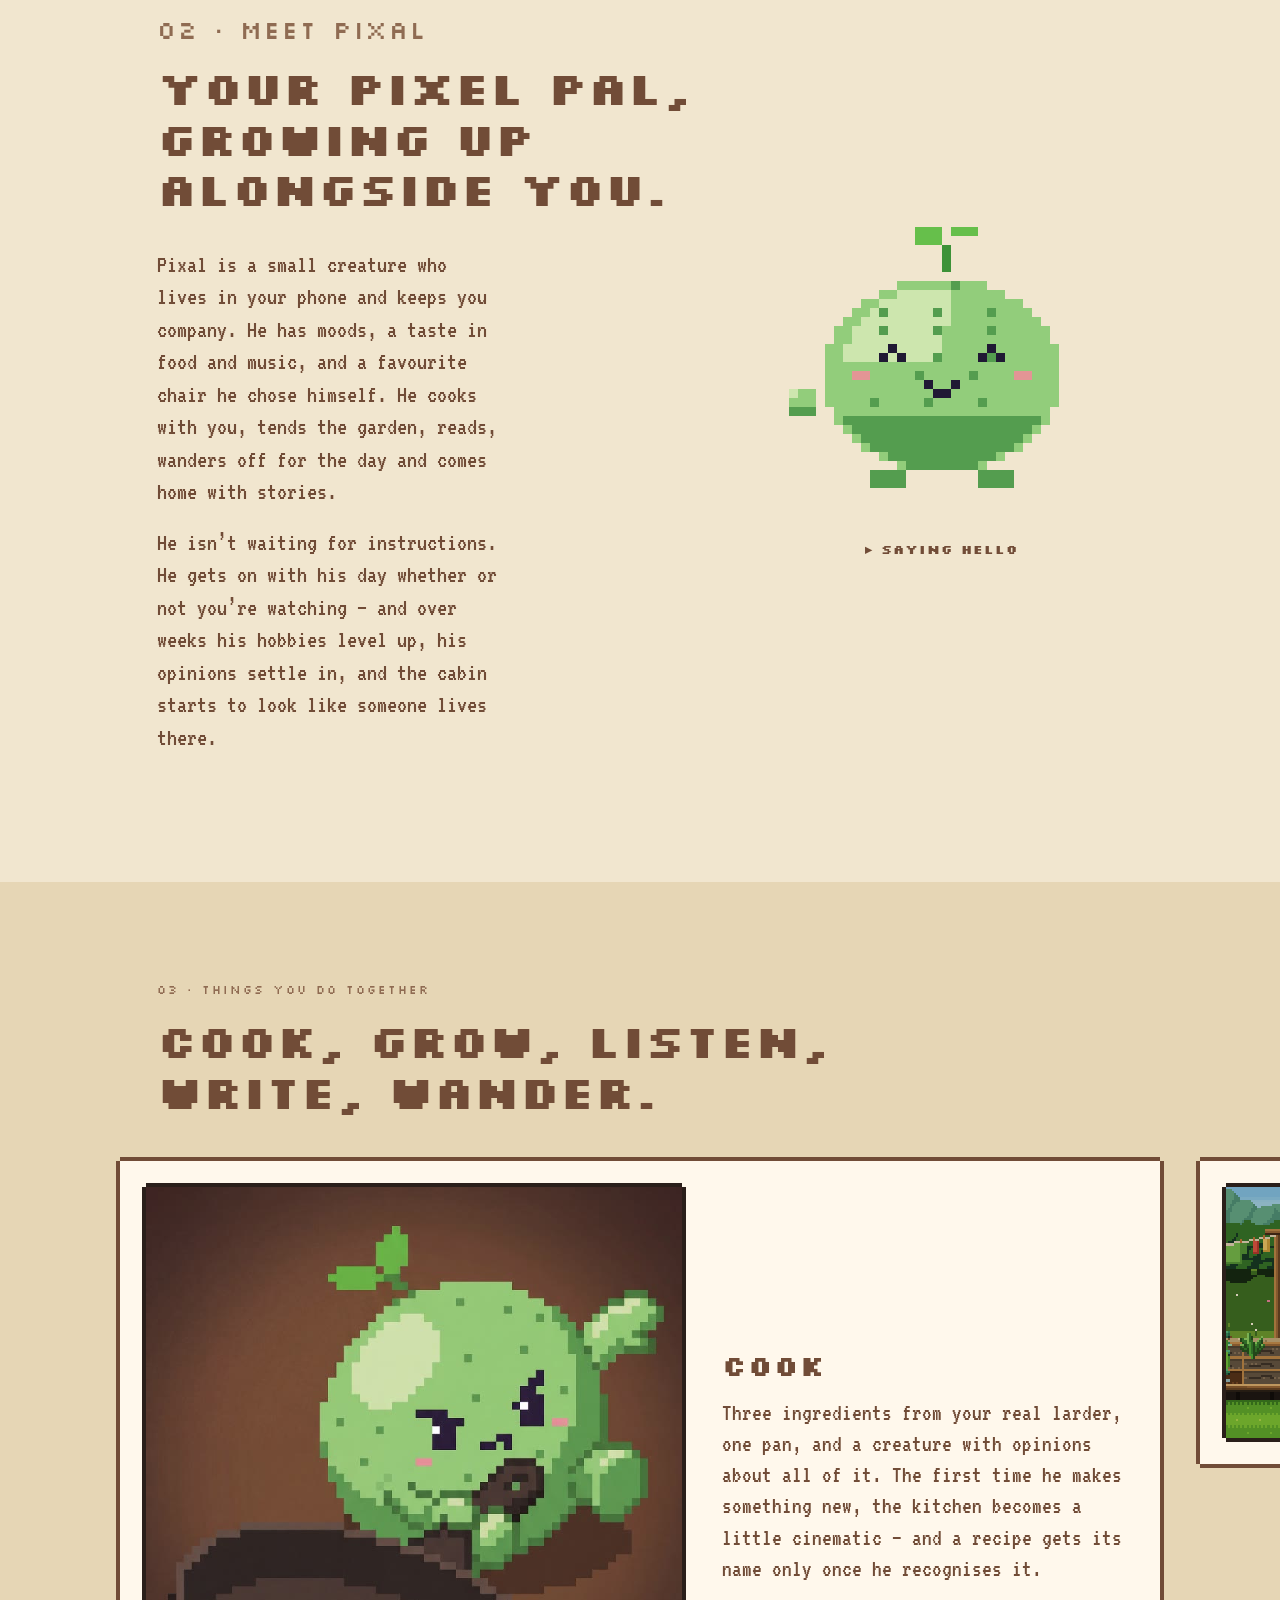
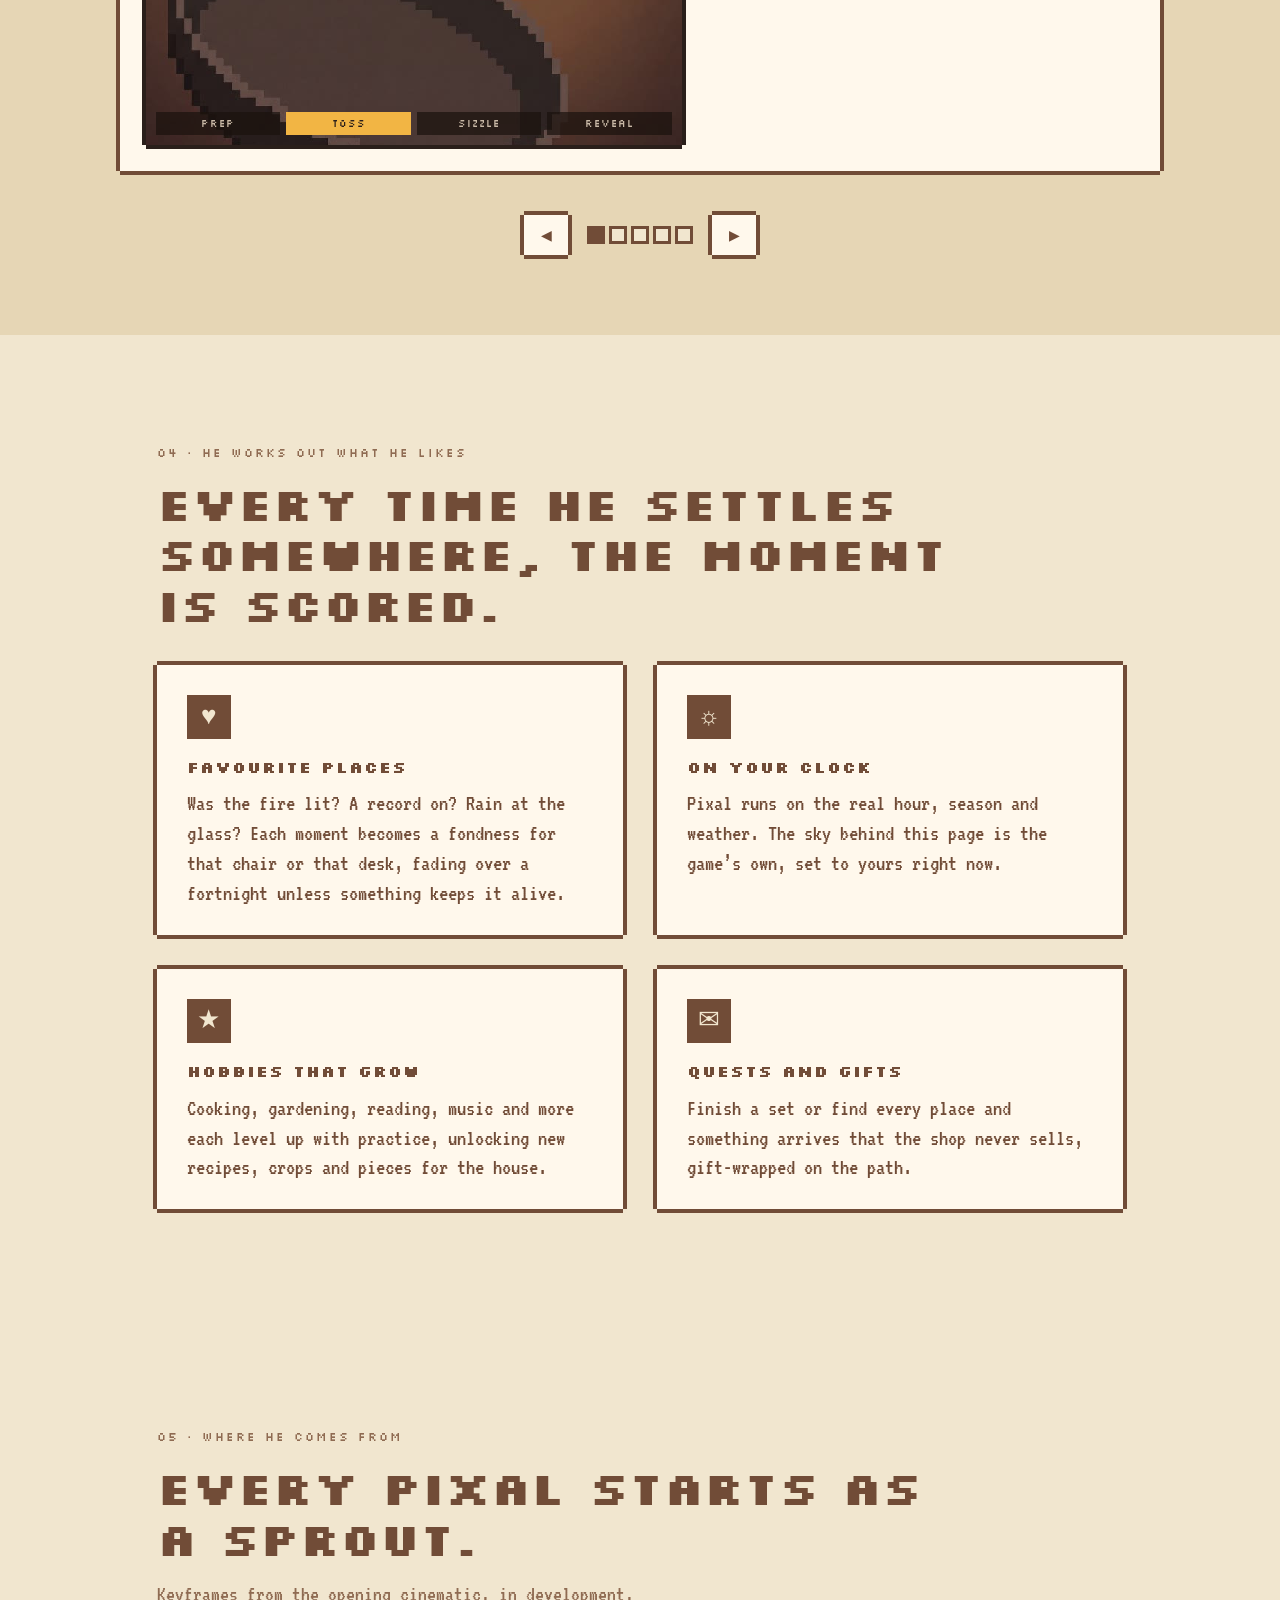
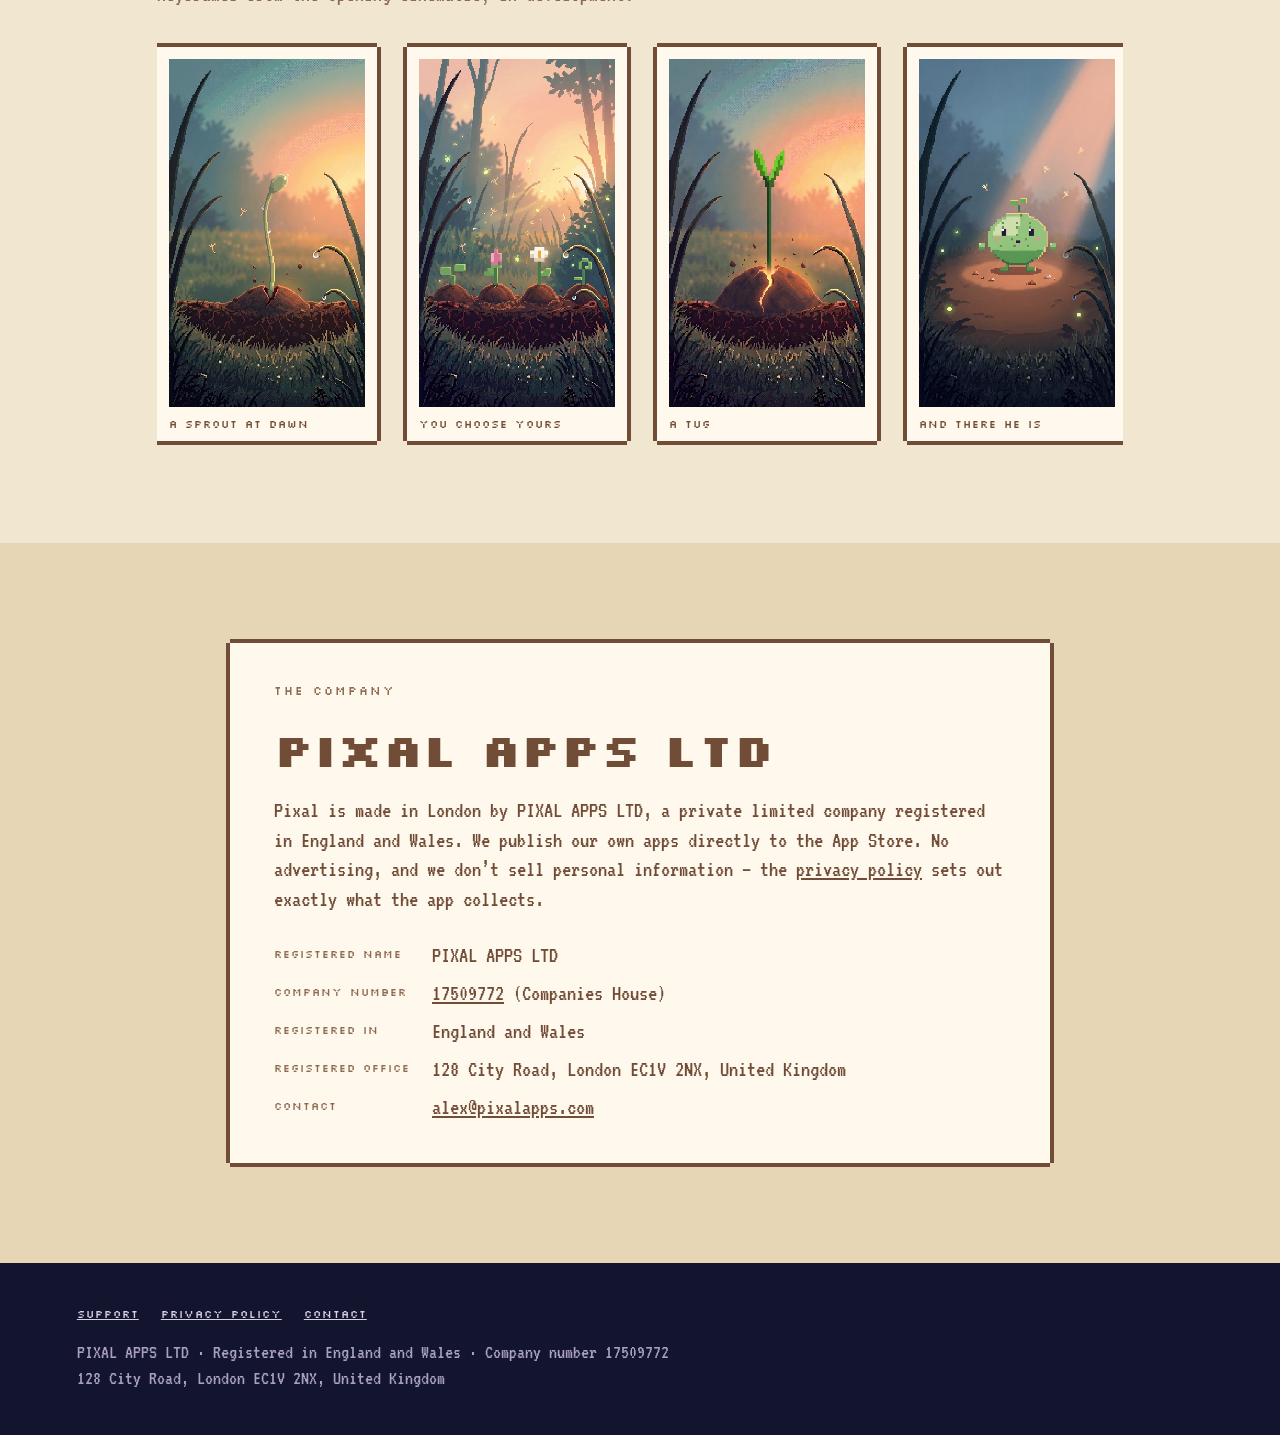
==== commit cd3d7683: "Pixal in every room, a fuller house, Meet Pixal, and the things you do together as a carousel Co-Aut" ====
--- a/index.html
+++ b/index.html
@@ -20,7 +20,7 @@
 
   <header class="bar">
     <a class="brand" href="/">PIXAL APPS</a>
-    <nav><a href="#home">The home</a><a href="#world">The world</a><a href="#cooking">Cooking</a><a href="#company">Company</a><a href="/support/">Support</a></nav>
+    <nav><a href="#home">The home</a><a href="#meet">Meet Pixal</a><a href="#together">Together</a><a href="#company">Company</a><a href="/support/">Support</a></nav>
   </header>
 
   <section class="hero" id="top">
@@ -58,46 +58,81 @@
           <div class="pano-track">
             <img class="bare" src="/media/house-bare-dusk.png" alt="" width="3400" height="524">
             <img class="full" src="/media/house-home-dusk.png" alt="" width="3400" height="524">
+            <img class="pet" data-room="garden" src="/media/house-pet-garden-dusk.png" alt="" width="3400" height="524">
+            <img class="pet" data-room="kitchen" src="/media/house-pet-kitchen-dusk.png" alt="" width="3400" height="524">
+            <img class="pet" data-room="bedroom" src="/media/house-pet-bedroom-dusk.png" alt="" width="3400" height="524">
+            <img class="pet" data-room="lounge" src="/media/house-pet-lounge-dusk.png" alt="" width="3400" height="524">
+            <img class="pet" data-room="front" src="/media/house-pet-front-dusk.png" alt="" width="3400" height="524">
             <span class="wipe" aria-hidden="true"></span>
           </div>
         </div>
         <ol class="rooms">
-          <li data-at="0"><b>The back garden</b> A bench, a pond, a washing line. Furniture can go outside too.</li>
-          <li data-at="0.35"><b>The kitchen</b> A stove, a fridge and a larder of what you actually bought.</li>
-          <li data-at="0.46"><b>The bedroom</b> His bed, his desk, a paper lantern. He goes up when you put the phone down.</li>
-          <li data-at="0.63"><b>The lounge</b> The hearth, a sofa, a lamp to read by — and the armchair he decided is his.</li>
-          <li data-at="0.85"><b>The front garden</b> Where parcels arrive, gift-wrapped on the path.</li>
+          <li data-at="0"><b>The back garden</b> A lemon tree, a koi pond, a deckchair. He’ll sit and watch the fish for ages.</li>
+          <li data-at="0.346"><b>The kitchen</b> A stove, a kettle, a larder of what you actually bought — and him at the hob.</li>
+          <li data-at="0.459"><b>The bedroom</b> A paper lantern, a bonsai, his desk by the window. He writes there before bed.</li>
+          <li data-at="0.628"><b>The lounge</b> The hearth, a sofa, a shelf of records. Headphones on, he’s not to be disturbed.</li>
+          <li data-at="0.854"><b>The front garden</b> A red lantern, a sleeping cat, and him at the gate to say hello.</li>
         </ol>
         <p class="home-foot">Every piece here is drawn by the game itself — sets from a Japanese lounge to mid-century modern, bought with coins he earns and placed wherever you like.</p>
       </div>
     </section>
 
-    <section class="chapter" id="world">
-      <p class="eyebrow">02 · A world that keeps its own time</p>
-      <h2>Dawn, day, dusk and night are different places to be.</h2>
-      <div class="cols">
-        <p>The sky above this page is the game’s own: nine flat colours in dithered bands, swapped for the hour and the season. Pixal reads the real clock and the real weather, so a rainy Tuesday evening looks like one.</p>
-        <p>Lamps and the hearth are drawn as stacks of hard-edged discs, seven bands each, stepping along the pixel grid. No soft gradients anywhere. The banding is the point.</p>
+    <section class="chapter meet" id="meet">
+      <div class="meet-copy">
+        <p class="eyebrow">02 · Meet Pixal</p>
+        <h2>Your pixel pal, growing up alongside you.</h2>
+        <p>Pixal is a small creature who lives in your phone and keeps you company. He has moods, a taste in food and music, and a favourite chair he chose himself. He cooks with you, tends the garden, reads, wanders off for the day and comes home with stories.</p>
+        <p>He isn’t waiting for instructions. He gets on with his day whether or not you’re watching — and over weeks his hobbies level up, his opinions settle in, and the cabin starts to look like someone lives there.</p>
       </div>
+      <figure class="pal" aria-label="Pixal, cycling through things he does">
+        <div class="pal-stage">
+          <img src="/media/pixal-idle.png" alt="" class="on" data-say="pottering about">
+          <img src="/media/pixal-wave.png" alt="" data-say="saying hello">
+          <img src="/media/pixal-read.png" alt="" data-say="reading a good book">
+          <img src="/media/pixal-drink.png" alt="" data-say="having a cuppa">
+          <img src="/media/pixal-jump.png" alt="" data-say="delighted about something">
+        </div>
+        <figcaption class="pal-say" aria-live="polite">pottering about</figcaption>
+      </figure>
     </section>
 
-    <section class="story" id="cooking">
-      <div class="story-stage" aria-hidden="true">
-        <div class="stage-frame">
-          <img src="/media/cook-prep.jpg" alt="" class="on">
-          <img src="/media/cook-toss.jpg" alt="">
-          <img src="/media/cook-sizzle.jpg" alt="">
-          <img src="/media/cook-reveal.jpg" alt="">
-          <div class="sparks"></div>
-        </div>
-        <ol class="ticks"><li class="on"></li><li></li><li></li><li></li></ol>
+    <section class="together" id="together" aria-labelledby="together-title">
+      <div class="together-head">
+        <p class="eyebrow">03 · Things you do together</p>
+        <h2 id="together-title">Cook, grow, listen, write, wander.</h2>
       </div>
-      <div class="story-steps">
-        <p class="eyebrow">03 · Cooking together</p>
-        <article class="step" data-step="0"><h3>Prep</h3><p>You cook from what’s actually in the larder. Three ingredients, one pan, and a creature who has opinions about all of it.</p></article>
-        <article class="step" data-step="1"><h3>Toss</h3><p>The first time he makes something new, the kitchen becomes a little scene — a bold frame, a push in, a held pose before the hit.</p></article>
-        <article class="step" data-step="2"><h3>Sizzle</h3><p>Steam, sparks and a worried face. Dishes aren’t a list handed to you: a recipe gets its name only once he recognises it.</p></article>
-        <article class="step" data-step="3"><h3>Reveal</h3><p>Then the payoff, and a page in the recipe book he writes himself. His palate becomes a taste map you can actually look at.</p></article>
+      <div class="carousel" tabindex="0" aria-roledescription="carousel" aria-label="Things you do with Pixal">
+        <article class="slide" aria-roledescription="slide" aria-label="Cook">
+          <div class="slide-pic tall cook-flow">
+            <img src="/media/cook-prep.jpg" alt="Pixal at the stove with his ingredients" class="on">
+            <img src="/media/cook-toss.jpg" alt="Pixal tossing the pan">
+            <img src="/media/cook-sizzle.jpg" alt="The pan sizzling, Pixal worried">
+            <img src="/media/cook-reveal.jpg" alt="Pixal delighted with the finished dish">
+            <ol class="beats"><li class="on">prep</li><li>toss</li><li>sizzle</li><li>reveal</li></ol>
+          </div>
+          <div class="slide-copy"><h3>Cook</h3><p>Three ingredients from your real larder, one pan, and a creature with opinions about all of it. The first time he makes something new, the kitchen becomes a little cinematic — and a recipe gets its name only once he recognises it.</p></div>
+        </article>
+        <article class="slide" aria-roledescription="slide" aria-label="Grow">
+          <div class="slide-pic wide"><img src="/media/scene-grow.png" alt="Pixal tending two vegetable beds in the back garden" loading="lazy"></div>
+          <div class="slide-copy"><h3>Grow</h3><p>Beds by the back door and crops that only take in their own season — peas in spring, pumpkins in autumn, kale through the winter. A ripe bed waits for you; a frost won’t.</p></div>
+        </article>
+        <article class="slide" aria-roledescription="slide" aria-label="Listen">
+          <div class="slide-pic wide"><img src="/media/scene-listen.png" alt="Pixal in headphones by his record shelf in the lounge at dusk" loading="lazy"></div>
+          <div class="slide-copy"><h3>Listen</h3><p>Put music on in any app and he notices within seconds. Whether he joins in is up to him: his mood, the hour and what he’s busy with decide it. He’s a pet, not a mirror.</p></div>
+        </article>
+        <article class="slide" aria-roledescription="slide" aria-label="Write and read">
+          <div class="slide-pic wide"><img src="/media/scene-write.png" alt="Pixal writing at his desk in the bedroom by lantern light" loading="lazy"></div>
+          <div class="slide-copy"><h3>Write &amp; read</h3><p>Books level up his reading, and the reading unlocks whole furniture sets. At his desk he keeps a recipe book and a journal of the days you’ve had.</p></div>
+        </article>
+        <article class="slide" aria-roledescription="slide" aria-label="Days out">
+          <div class="slide-pic tall"><video muted loop playsinline preload="none" poster="/media/day.jpg" data-src="/media/day.mp4"></video></div>
+          <div class="slide-copy"><h3>Days out</h3><p>He takes himself off along named routes to shops, a fishing pond and places further out — and sometimes, instead of a thing, he comes home with a whole new place.</p></div>
+        </article>
+      </div>
+      <div class="carousel-nav">
+        <button type="button" class="prev" aria-label="Previous">◀</button>
+        <ol class="dots" aria-hidden="true"><li class="on"></li><li></li><li></li><li></li><li></li></ol>
+        <button type="button" class="next" aria-label="Next">▶</button>
       </div>
     </section>
 
@@ -105,10 +140,10 @@
       <p class="eyebrow">04 · He works out what he likes</p>
       <h2>Every time he settles somewhere, the moment is scored.</h2>
       <div class="cards">
-        <article class="card"><span class="glyph" aria-hidden="true">♪</span><h3>He hears your music</h3><p>Put something on in any app and he notices within seconds. Whether he joins in is up to him — his mood, the hour and what he’s busy with decide it. He’s a pet, not a mirror.</p></article>
         <article class="card"><span class="glyph" aria-hidden="true">♥</span><h3>Favourite places</h3><p>Was the fire lit? A record on? Rain at the glass? Each moment becomes a fondness for that chair or that desk, fading over a fortnight unless something keeps it alive.</p></article>
-        <article class="card"><span class="glyph" aria-hidden="true">✿</span><h3>A garden through the year</h3><p>Beds by the front door, crops that only take in their own season, and a frost that will claim whatever’s still in the ground.</p></article>
-        <article class="card"><span class="glyph" aria-hidden="true">➶</span><h3>Days out</h3><p>He takes himself off along named routes and comes home with what he found — and sometimes, instead of a thing, a whole new place.</p></article>
+        <article class="card"><span class="glyph" aria-hidden="true">☼</span><h3>On your clock</h3><p>Pixal runs on the real hour, season and weather. The sky behind this page is the game’s own, set to yours right now.</p></article>
+        <article class="card"><span class="glyph" aria-hidden="true">★</span><h3>Hobbies that grow</h3><p>Cooking, gardening, reading, music and more each level up with practice, unlocking new recipes, crops and pieces for the house.</p></article>
+        <article class="card"><span class="glyph" aria-hidden="true">✉</span><h3>Quests and gifts</h3><p>Finish a set or find every place and something arrives that the shop never sells, gift-wrapped on the path.</p></article>
       </div>
     </section>
 
--- a/home.css
+++ b/home.css
@@ -26,7 +26,7 @@
 #sky { position: fixed; inset: 0; width: 100vw; height: 100lvh; image-rendering: pixelated; z-index: -1; }
 
 /* A pixel border: hard steps, no radius. */
-.px-border, .frame, .card, .company-card, .stage-frame, .strip figure, .badge, #now {
+.px-border, .frame, .card, .company-card, .slide-pic, .strip figure, .badge, #now, .carousel-nav button {
   box-shadow:
     0 calc(-1 * var(--px)) 0 0 currentColor, 0 var(--px) 0 0 currentColor,
     calc(-1 * var(--px)) 0 0 0 currentColor, var(--px) 0 0 0 currentColor;
@@ -94,24 +94,6 @@
 .card p { margin: 0; }
 .glyph { display: inline-grid; place-items: center; width: 44px; height: 44px; margin-bottom: 18px; background: var(--brown); color: var(--paper); font-size: 26px; }
 
-/* ---------- the cooking story (sticky stage, steps scroll past) ---------- */
-.story { display: grid; grid-template-columns: 1fr 1fr; gap: 56px; max-width: 1120px; margin: 0 auto; padding: 40px max(24px, 6vw) 80px; }
-.story-stage { position: sticky; top: 12vh; height: 76vh; display: flex; flex-direction: column; align-items: center; justify-content: center; gap: 22px; }
-.stage-frame { position: relative; height: 100%; aspect-ratio: 9 / 16; max-width: 100%; overflow: hidden; background: #1b120e; color: #2a1f1a; }
-.stage-frame img { position: absolute; inset: 0; width: 100%; height: 100%; object-fit: cover; opacity: 0; transform: scale(1.08); transition: opacity .45s steps(6), transform 6s linear; }
-.stage-frame img.on { opacity: 1; transform: scale(1); }
-.sparks { position: absolute; inset: 0; pointer-events: none; }
-.sparks i { position: absolute; width: 6px; height: 6px; background: #ffe7a3; animation: rise 1.6s steps(8) forwards; }
-@keyframes rise { to { transform: translate(var(--dx), -140px); opacity: 0; } }
-.ticks { display: flex; gap: 10px; list-style: none; margin: 0; padding: 0; }
-.ticks li { width: 26px; height: 8px; background: var(--paper-deep); transition: background .3s steps(3); }
-.ticks li.on { background: var(--brown); }
-.story-steps { padding-top: 70px; }
-.step { min-height: 72vh; display: flex; flex-direction: column; justify-content: center; font-size: 26px; opacity: .3; transition: opacity .4s steps(4); }
-.step.on { opacity: 1; }
-.step h3 { font-size: 34px; margin-bottom: 16px; }
-.step p { margin: 0; max-width: 26ch; }
-
 /* ---------- film strip ---------- */
 .strip-chapter { padding-bottom: 80px; }
 .note { margin: -18px 0 30px; color: var(--brown-soft); }
@@ -144,13 +126,6 @@
   .window { width: min(360px, 100%); min-width: 0; }
   .cols, .cards { grid-template-columns: 1fr; gap: 26px; }
   .chapter { padding: 80px 20px; }
-  .story { grid-template-columns: 1fr; gap: 0; padding: 20px 20px 60px; }
-  .story-stage { top: 64px; height: 62vh; z-index: 1; }
-  .story-steps { padding-top: 0; margin-top: -10vh; position: relative; z-index: 2; }
-  .step { min-height: 64vh; justify-content: flex-end; padding-bottom: 6vh; opacity: 0; }
-  .step.on { opacity: 1; }
-  .step > * { background: rgba(255, 248, 236, .94); padding: 14px 16px; margin: 0; box-shadow: 0 0 0 4px var(--brown); }
-  .step h3 { font-size: 22px; margin-bottom: 0; }
   .strip { grid-auto-columns: 70%; }
   .company { padding: 70px 16px; }
   .company-card { padding: 28px 22px; }
@@ -161,7 +136,6 @@
 @media (prefers-reduced-motion: reduce) {
   html { scroll-behavior: auto; }
   .reveal { opacity: 1; transform: none; transition: none; }
-  .stage-frame img { transition: opacity .2s; transform: none !important; }
 }
 
 /* ---------- the home: the cabin pans past and furnishes itself as you scroll ---------- */
@@ -172,7 +146,9 @@
 .pano { position: relative; height: clamp(180px, 46vh, 520px); overflow: hidden; background: #1d213c; }
 .pano-track { position: absolute; top: 0; left: 0; height: 100%; aspect-ratio: 3400 / 524; will-change: transform; }
 .pano-track img { position: absolute; inset: 0; width: 100%; height: 100%; image-rendering: pixelated; max-width: none; }
-.pano-track .full { clip-path: inset(0 calc(100% - var(--reveal, 0%)) 0 0); }
+.pano-track .full, .pano-track .pet { clip-path: inset(0 calc(100% - var(--reveal, 0%)) 0 0); }
+.pano-track .pet { opacity: 0; transition: opacity .35s steps(4); }
+.pano-track .pet.on { opacity: 1; }
 .wipe { position: absolute; top: 0; bottom: 0; left: var(--reveal, 0%); width: 6px; margin-left: -3px;
   background: repeating-linear-gradient(180deg, #fff8ec 0 8px, transparent 8px 14px); opacity: var(--wipe-on, 1); transition: opacity .3s steps(3); }
 .rooms { list-style: none; margin: 0; padding: 0 max(24px, 6vw); display: grid; grid-template-columns: repeat(5, 1fr); gap: 18px; font-size: 20px; line-height: 1.15; }
@@ -190,3 +166,50 @@
   .home-foot { font-size: 18px; }
 }
 @media (prefers-reduced-motion: reduce) { .home { height: auto; } .home-pin { position: static; height: auto; } }
+
+/* ---------- meet pixal ---------- */
+.meet { display: grid; grid-template-columns: 1.2fr .8fr; gap: 60px; align-items: center; }
+.meet-copy p { font-size: 25px; margin: 0 0 18px; max-width: 34ch; }
+.pal { margin: 0; justify-self: center; text-align: center; }
+.pal-stage { position: relative; width: min(360px, 70vw); aspect-ratio: 240 / 200; }
+.pal-stage img { position: absolute; inset: 0; width: 100%; height: 100%; image-rendering: pixelated; opacity: 0; }
+.pal-stage img.on { opacity: 1; animation: bob 1.2s steps(2) infinite; }
+@keyframes bob { 50% { transform: translateY(-6px); } }
+.pal-say { margin-top: 14px; font: 700 13px Silkscreen, monospace; letter-spacing: 1px; color: var(--brown); }
+.pal-say::before { content: "▸ "; }
+
+/* ---------- things you do together: a carousel ---------- */
+.together { background: var(--paper-deep); padding: 100px 0 80px; }
+.together-head { max-width: 1120px; margin: 0 auto; padding: 0 max(24px, 6vw); }
+.carousel { display: grid; grid-auto-flow: column; grid-auto-columns: min(1040px, 86vw); gap: 40px; overflow-x: auto; scroll-snap-type: x mandatory;
+  padding: 10px max(24px, calc((100vw - 1040px) / 2)) 26px; scrollbar-width: none; outline: none; align-items: start; }
+.carousel::-webkit-scrollbar { display: none; }
+.slide { scroll-snap-align: center; display: grid; grid-template-columns: 1.3fr 1fr; gap: 40px; align-items: center; background: #fff8ec; padding: 26px; box-shadow: 0 -4px 0 0 var(--brown), 0 4px 0 0 var(--brown), -4px 0 0 0 var(--brown), 4px 0 0 0 var(--brown); }
+.slide-pic { position: relative; overflow: hidden; background: #1b120e; color: #2a1f1a; }
+.slide-pic.wide { aspect-ratio: 16 / 7.5; }
+.slide-pic.tall { aspect-ratio: 9 / 12; max-height: 62vh; justify-self: center; width: 100%; }
+.slide-pic img, .slide-pic video { position: absolute; inset: 0; width: 100%; height: 100%; object-fit: cover; image-rendering: pixelated; }
+.cook-flow img { opacity: 0; transition: opacity .4s steps(5); }
+.cook-flow img.on { opacity: 1; }
+.beats { position: absolute; left: 10px; right: 10px; bottom: 10px; display: flex; gap: 6px; list-style: none; margin: 0; padding: 0; }
+.beats li { flex: 1; text-align: center; font: 10px Silkscreen, monospace; letter-spacing: 1px; padding: 5px 0; background: rgba(27,18,14,.7); color: #c9b9a6; }
+.beats li.on { background: var(--gold); color: #2a1f1a; }
+.slide-copy h3 { font-size: 28px; margin-bottom: 14px; }
+.slide-copy p { margin: 0; font-size: 24px; }
+.carousel-nav { display: flex; align-items: center; justify-content: center; gap: 22px; margin-top: 18px; color: var(--brown); }
+.carousel-nav button { background: #fff8ec; border: 0; color: var(--brown); font-size: 14px; width: 44px; height: 40px; cursor: pointer; }
+.carousel-nav button:hover { background: var(--brown); color: var(--paper); }
+.dots { display: flex; gap: 10px; list-style: none; margin: 0; padding: 0; }
+.dots li { width: 12px; height: 12px; background: var(--paper); box-shadow: 0 0 0 3px var(--brown); }
+.dots li.on { background: var(--brown); }
+
+@media (max-width: 860px) {
+  .meet { grid-template-columns: 1fr; gap: 30px; }
+  .pal { order: -1; }
+  .together { padding: 70px 0 60px; }
+  .carousel { grid-auto-columns: 88vw; gap: 18px; padding: 8px 6vw 22px; }
+  .slide { grid-template-columns: 1fr; gap: 18px; padding: 16px; }
+  .slide-pic.tall { aspect-ratio: 1 / 1; max-height: none; }
+  .slide-copy h3 { font-size: 22px; margin-bottom: 8px; }
+  .slide-copy p { font-size: 20px; }
+}
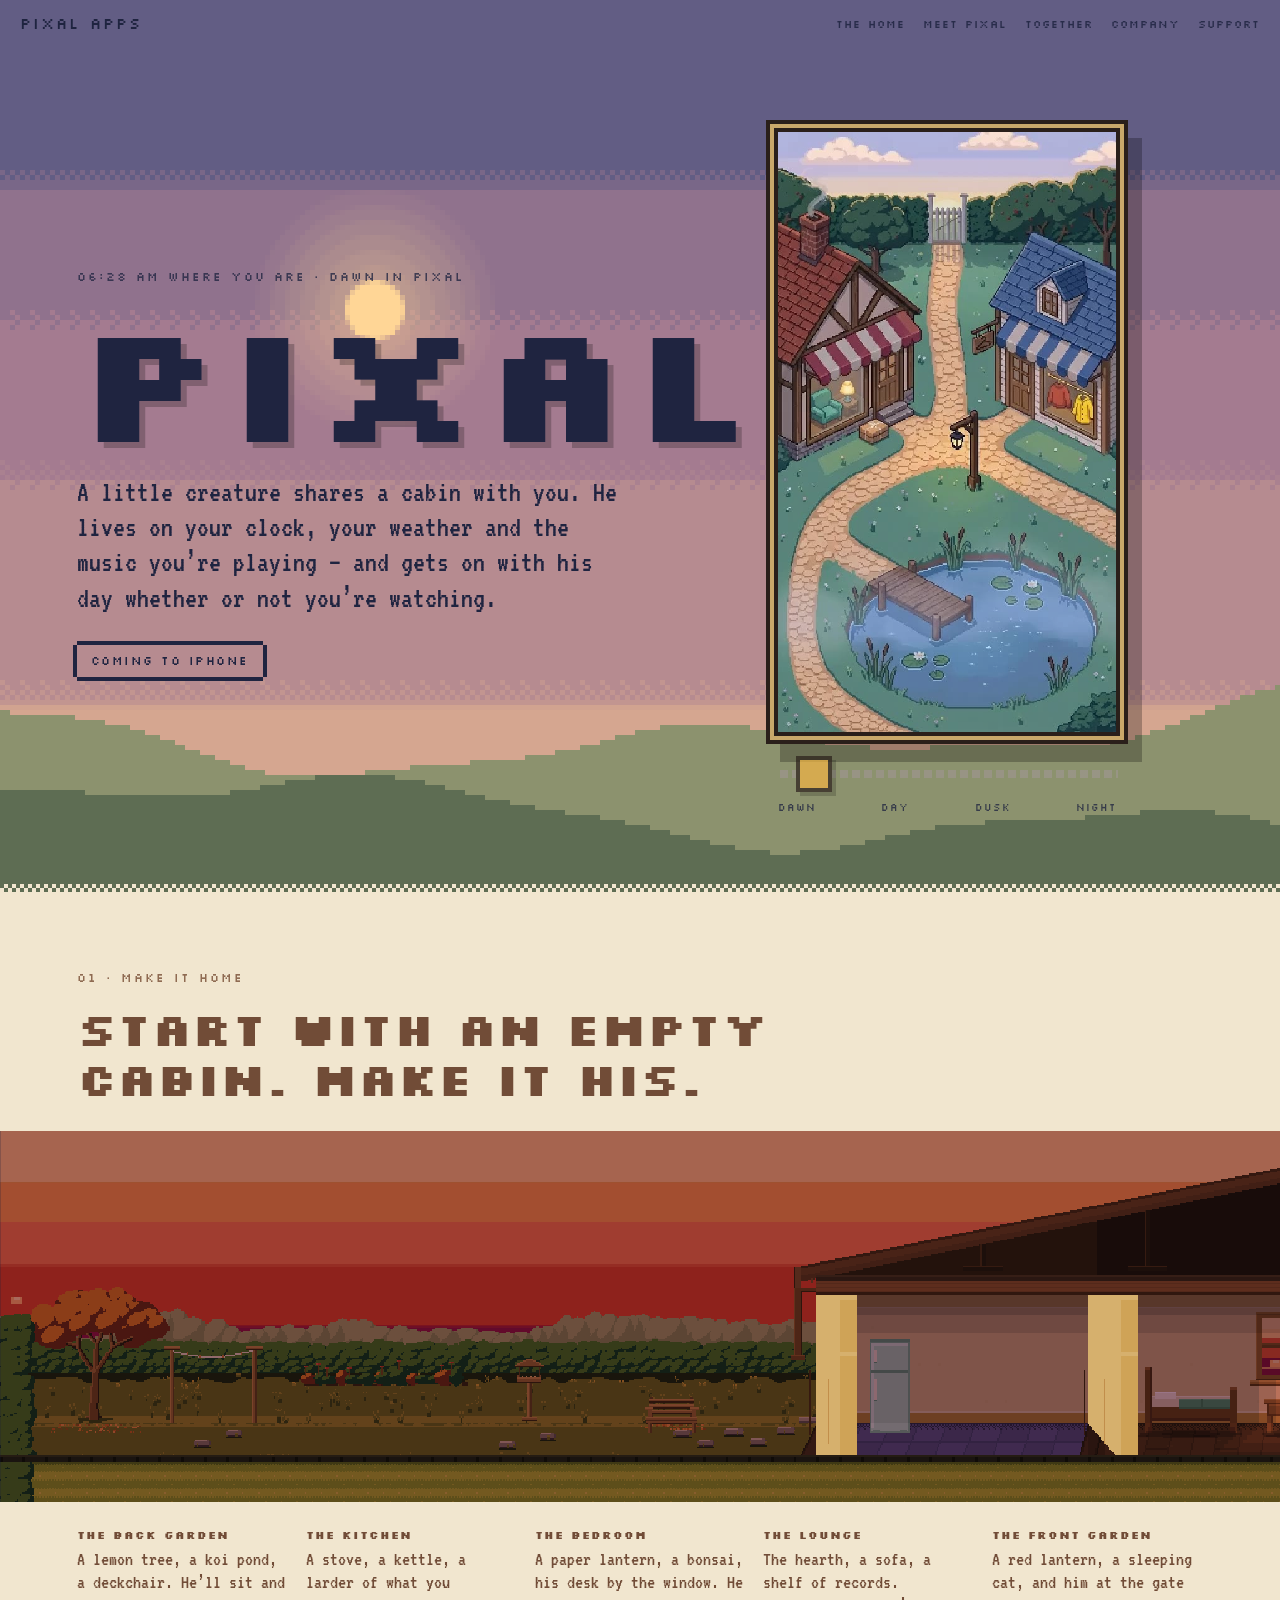
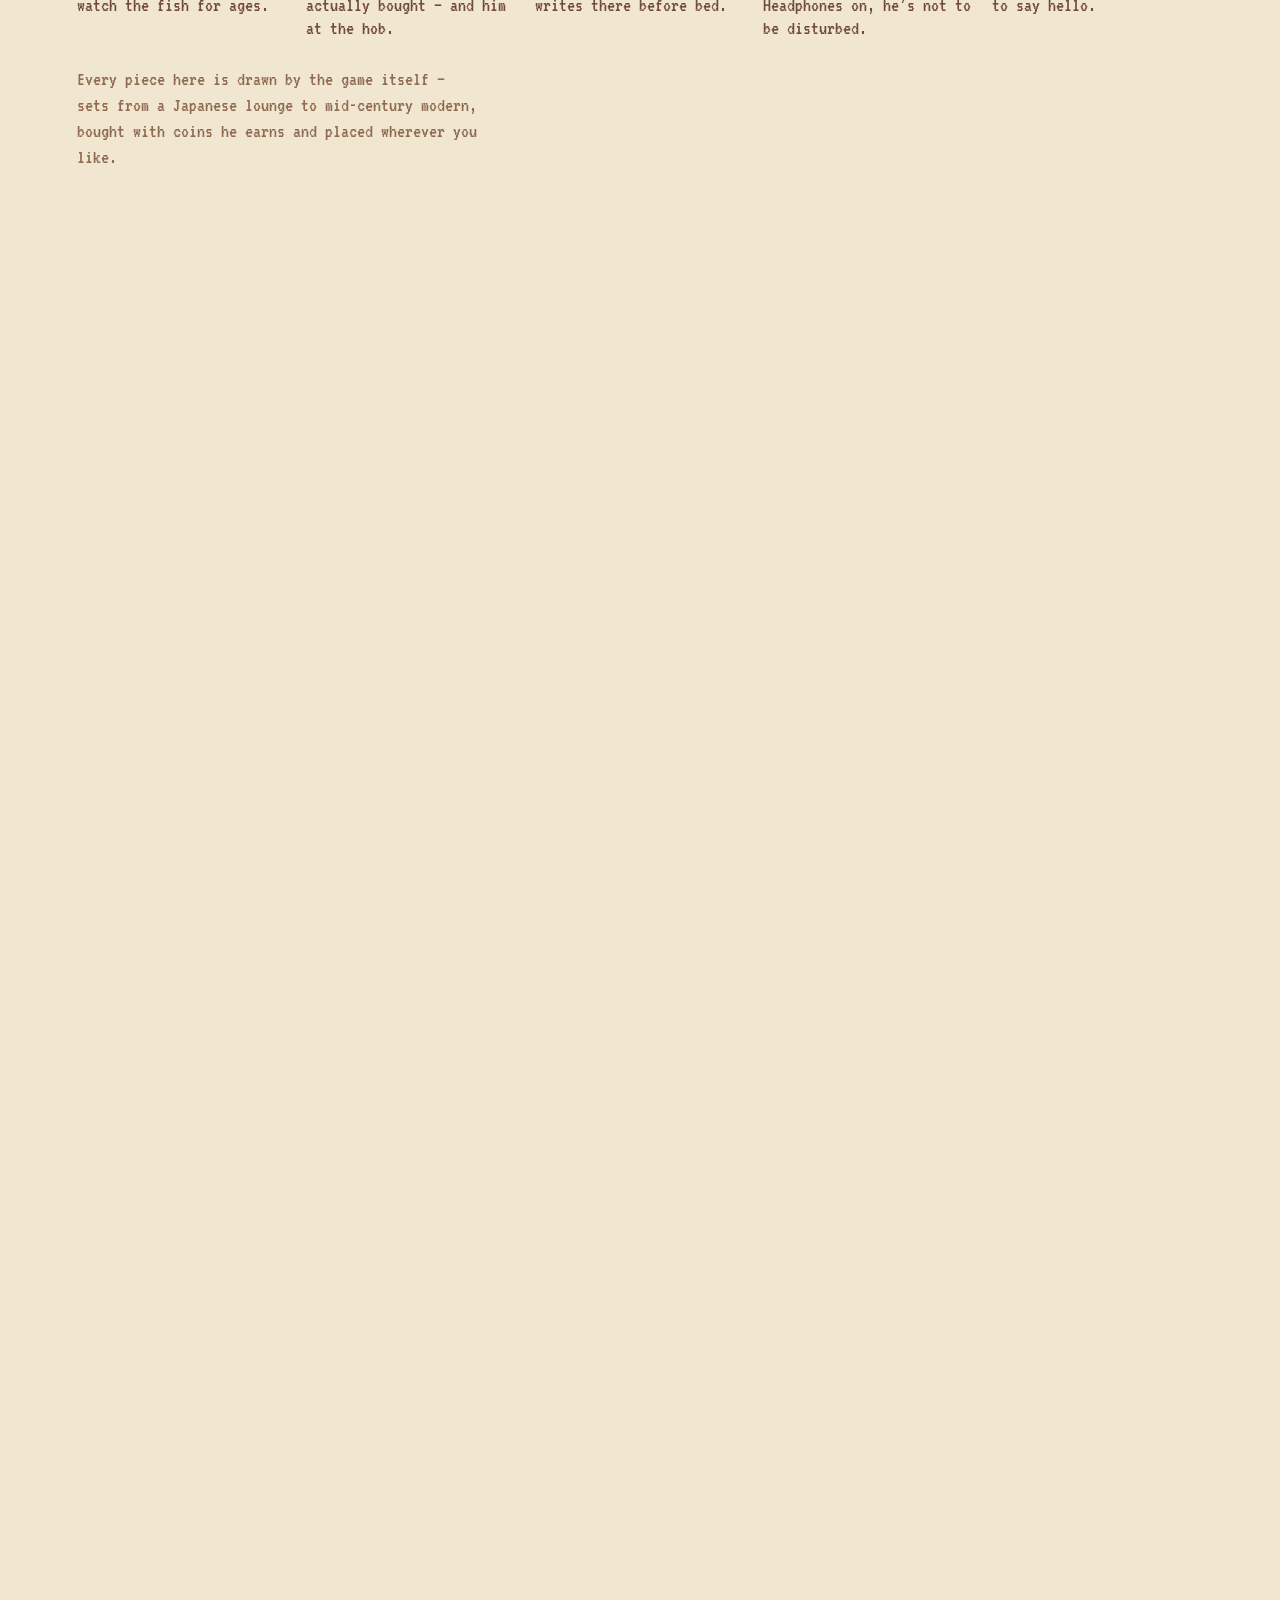
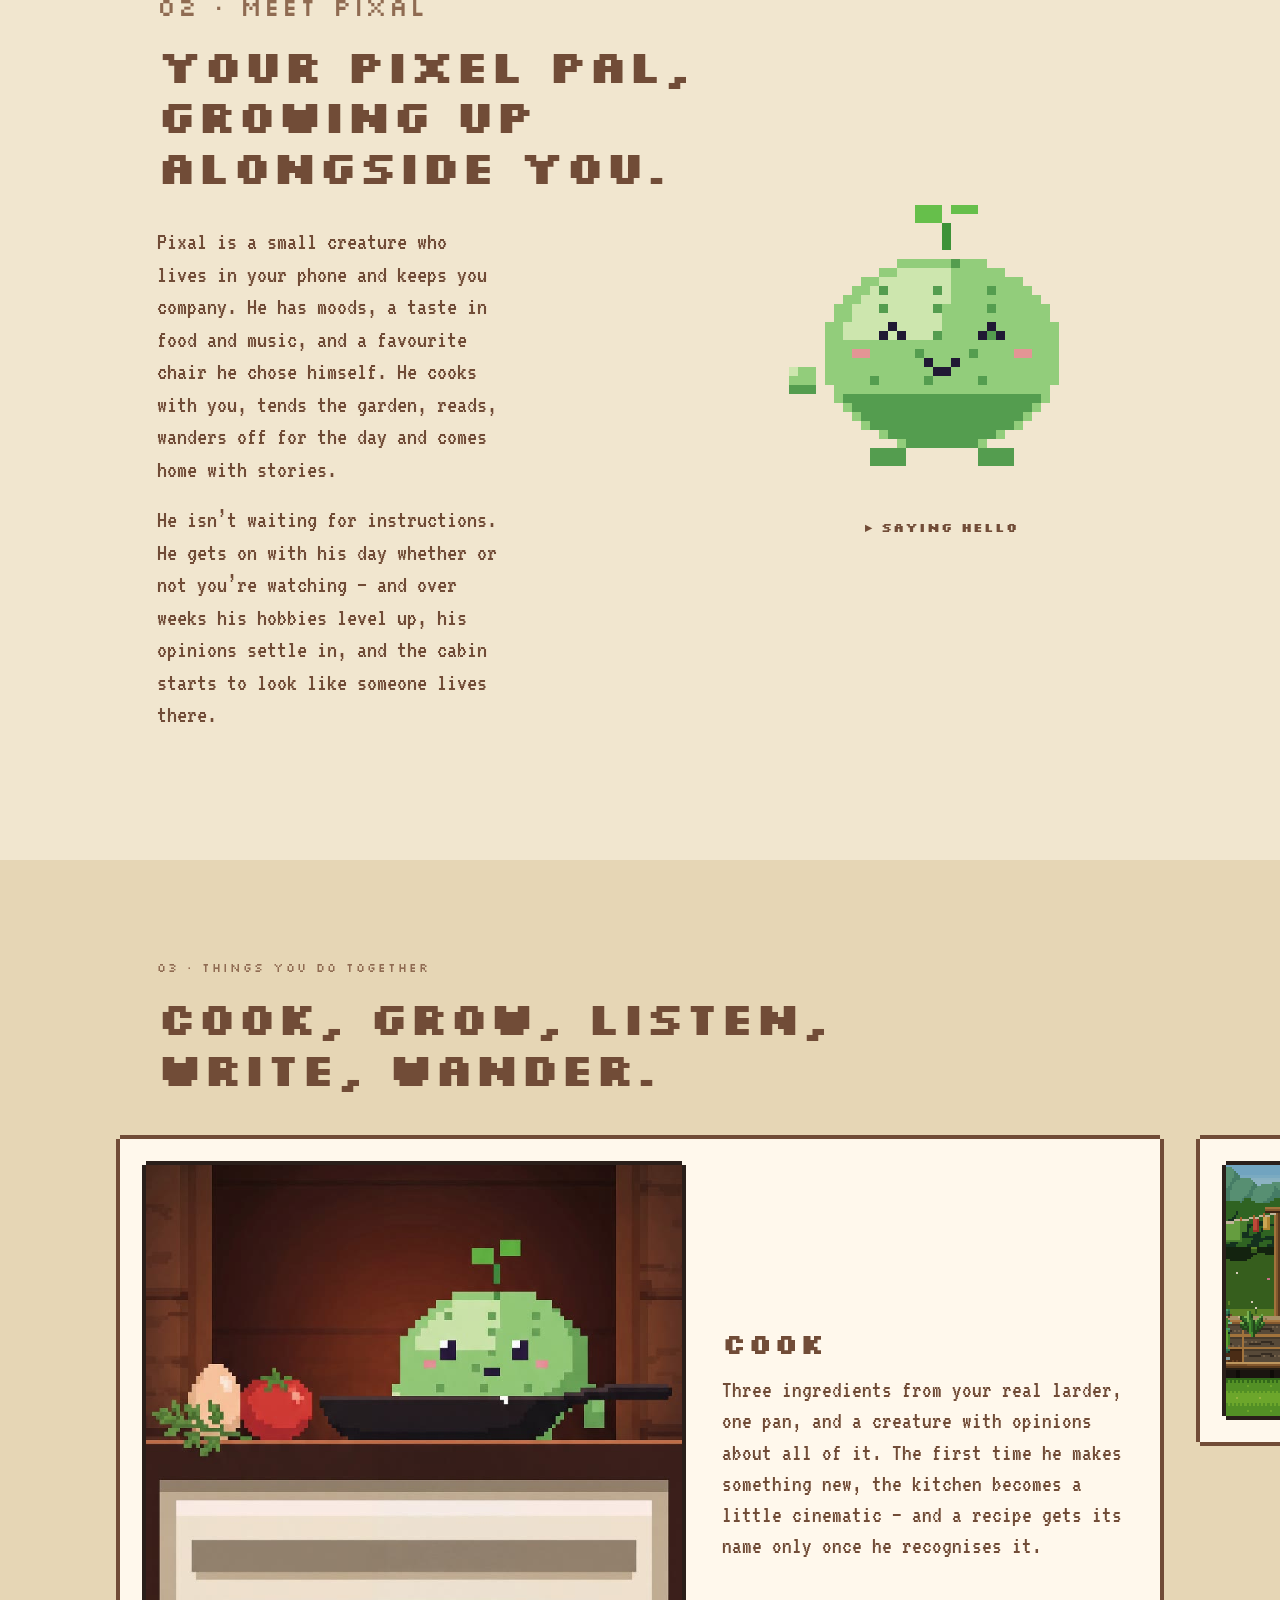
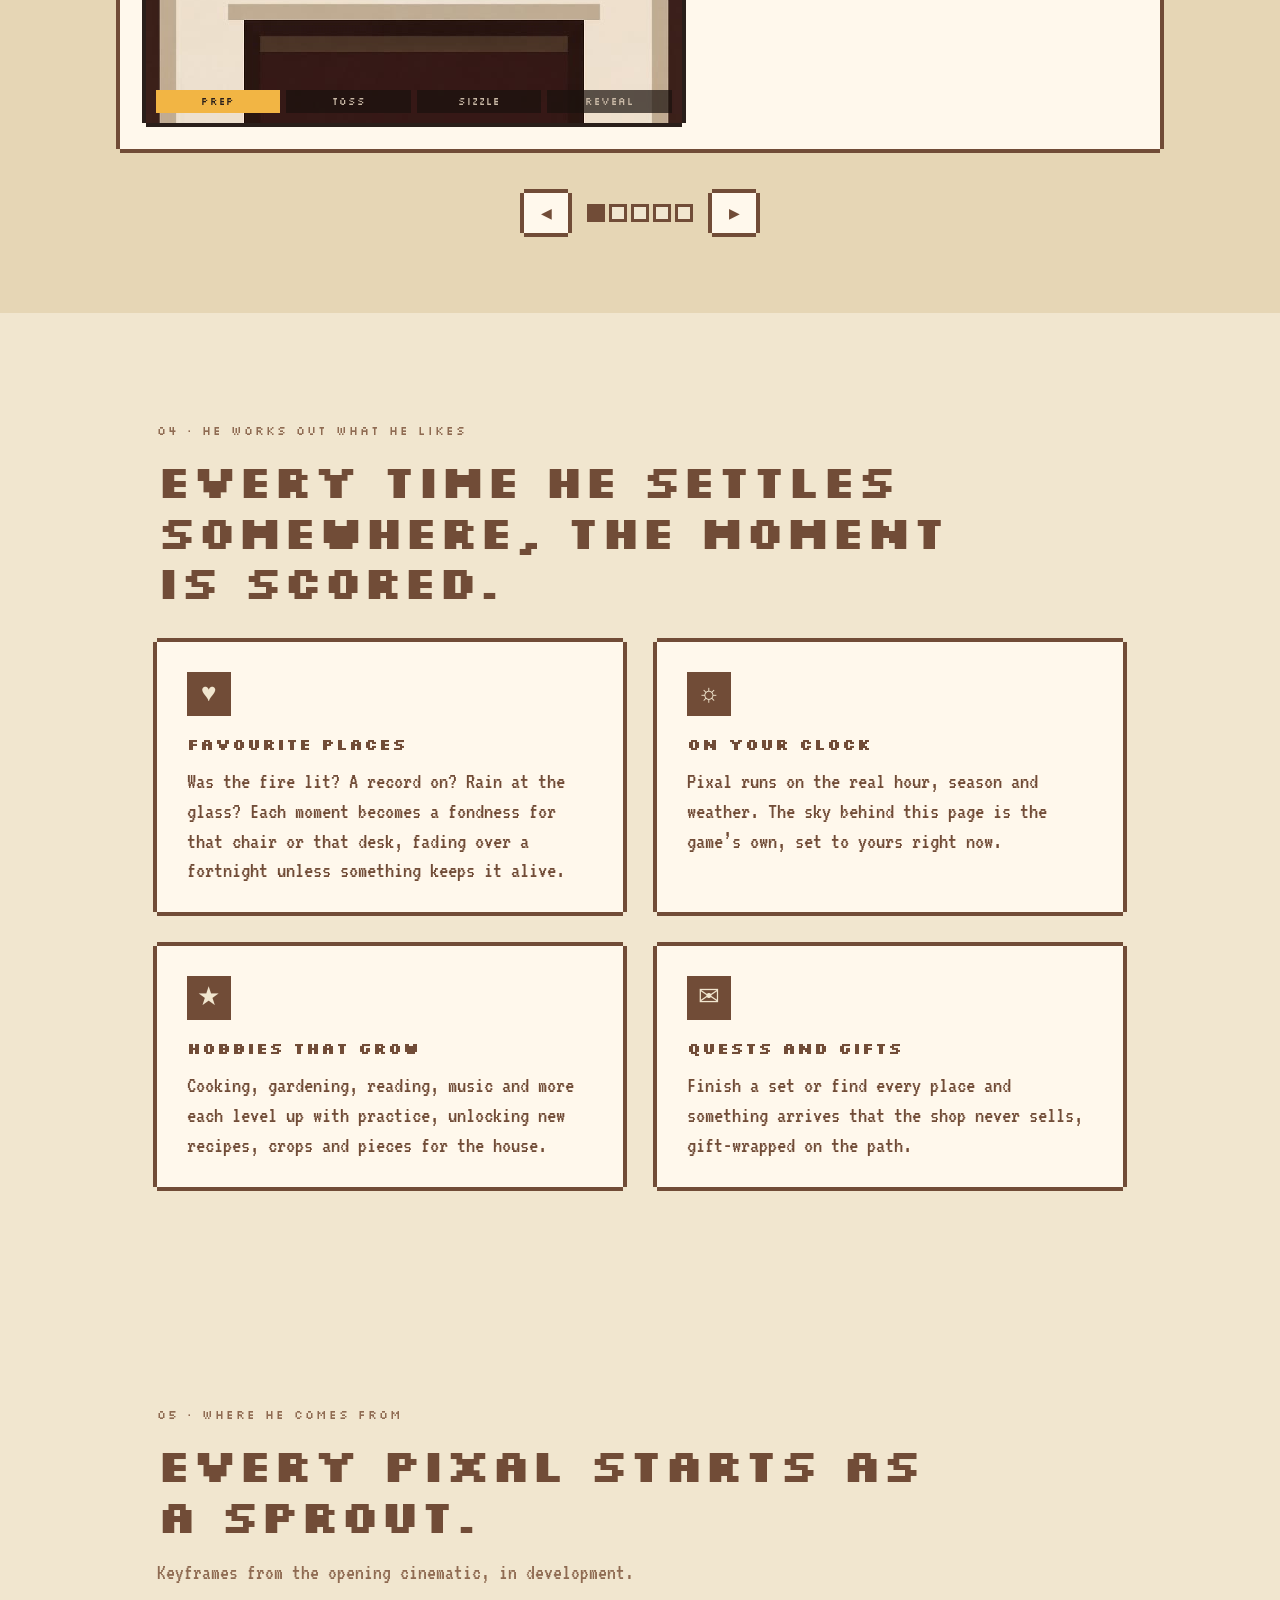
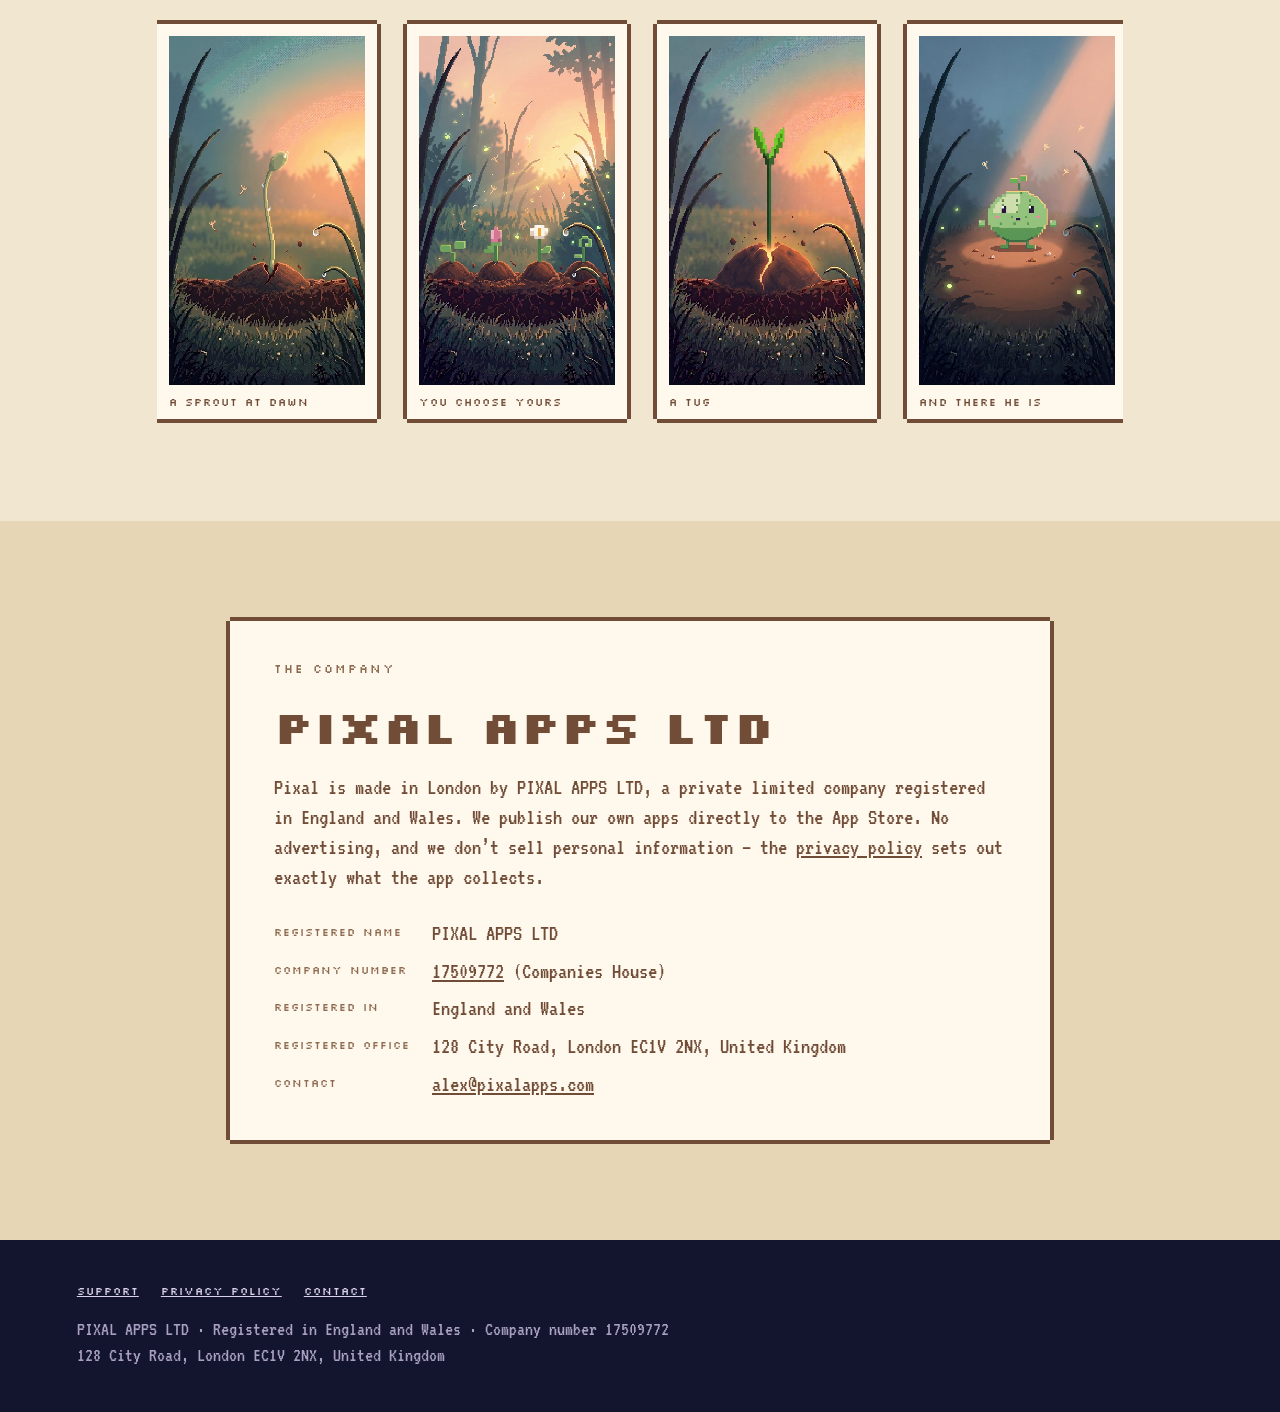
==== commit 07170621: "Drop the dial's Back to now button and caption Co-Authored-By: Claude Opus 5.5 <noreply@anthropic.co" ====
--- a/index.html
+++ b/index.html
@@ -41,9 +41,7 @@
       <div class="dial">
         <input id="tod" type="range" min="0" max="400" step="1" value="100" aria-label="Time of day in Pixal">
         <div class="dial-labels" aria-hidden="true"><span>dawn</span><span>day</span><span>dusk</span><span>night</span></div>
-        <button id="now" type="button" hidden>Back to now</button>
       </div>
-      <figcaption>Drag the sun. One painting, four lights — Pixal picks the one for your hour.</figcaption>
     </figure>
   </section>
 
--- a/home.css
+++ b/home.css
@@ -26,7 +26,7 @@
 #sky { position: fixed; inset: 0; width: 100vw; height: 100lvh; image-rendering: pixelated; z-index: -1; }
 
 /* A pixel border: hard steps, no radius. */
-.px-border, .frame, .card, .company-card, .slide-pic, .strip figure, .badge, #now, .carousel-nav button {
+.px-border, .frame, .card, .company-card, .slide-pic, .strip figure, .badge, .carousel-nav button {
   box-shadow:
     0 calc(-1 * var(--px)) 0 0 currentColor, 0 var(--px) 0 0 currentColor,
     calc(-1 * var(--px)) 0 0 0 currentColor, var(--px) 0 0 0 currentColor;
@@ -71,8 +71,6 @@
 .dial input::-webkit-slider-thumb { -webkit-appearance: none; width: 28px; height: 28px; margin-top: -10px; border: 0; background: var(--thumb, #f2b544); box-shadow: 0 0 0 4px #2a1f1a, 4px 4px 0 4px rgba(0,0,0,.25); }
 .dial input::-moz-range-thumb { width: 28px; height: 28px; border: 0; border-radius: 0; background: var(--thumb, #f2b544); box-shadow: 0 0 0 4px #2a1f1a; }
 .dial-labels { display: flex; justify-content: space-between; font-family: Silkscreen, monospace; font-size: 10px; letter-spacing: 1px; margin-top: 8px; color: var(--ink-soft); }
-#now { margin-top: 14px; font: 11px Silkscreen, monospace; letter-spacing: 1px; color: var(--ink); background: transparent; border: 0; padding: 8px 12px; cursor: pointer; }
-.window figcaption { margin-top: 14px; font-size: 20px; color: var(--ink-soft); }
 
 /* ---------- chapters on paper ---------- */
 main { background: var(--paper); position: relative; }
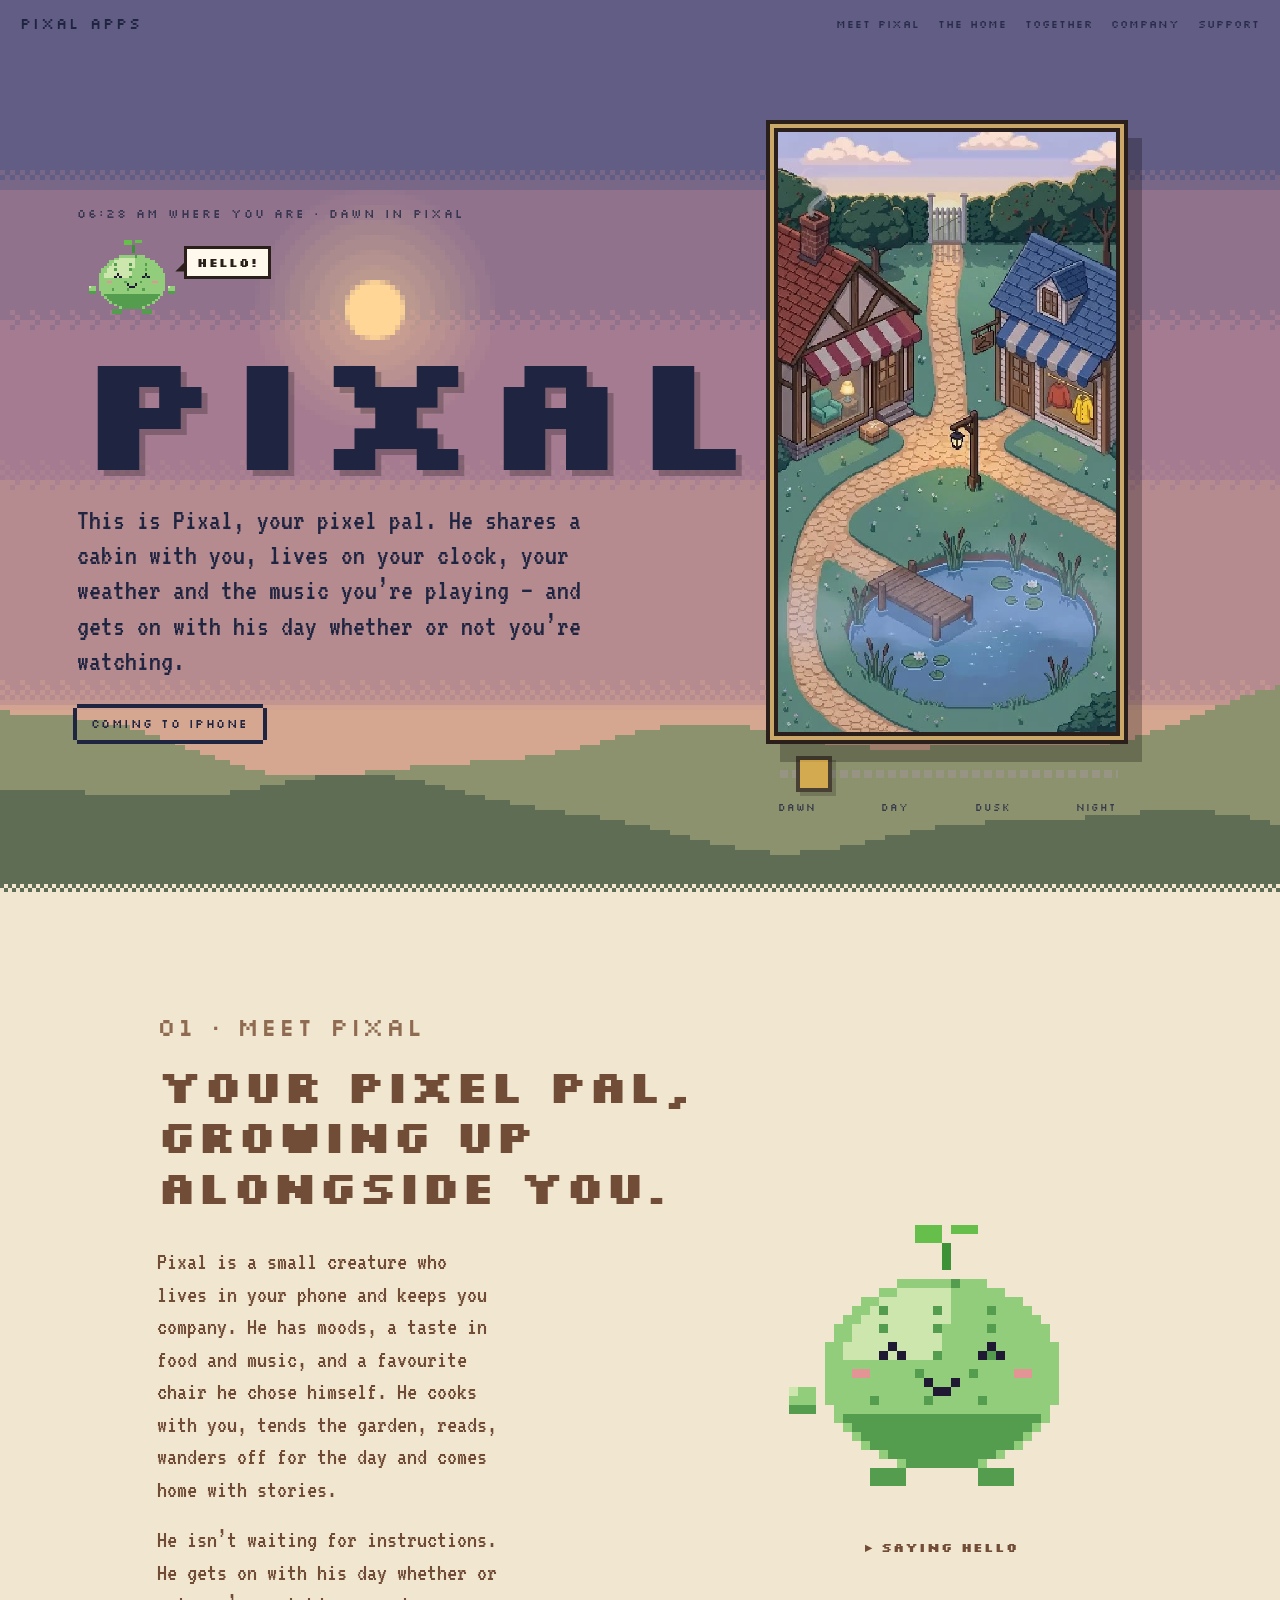
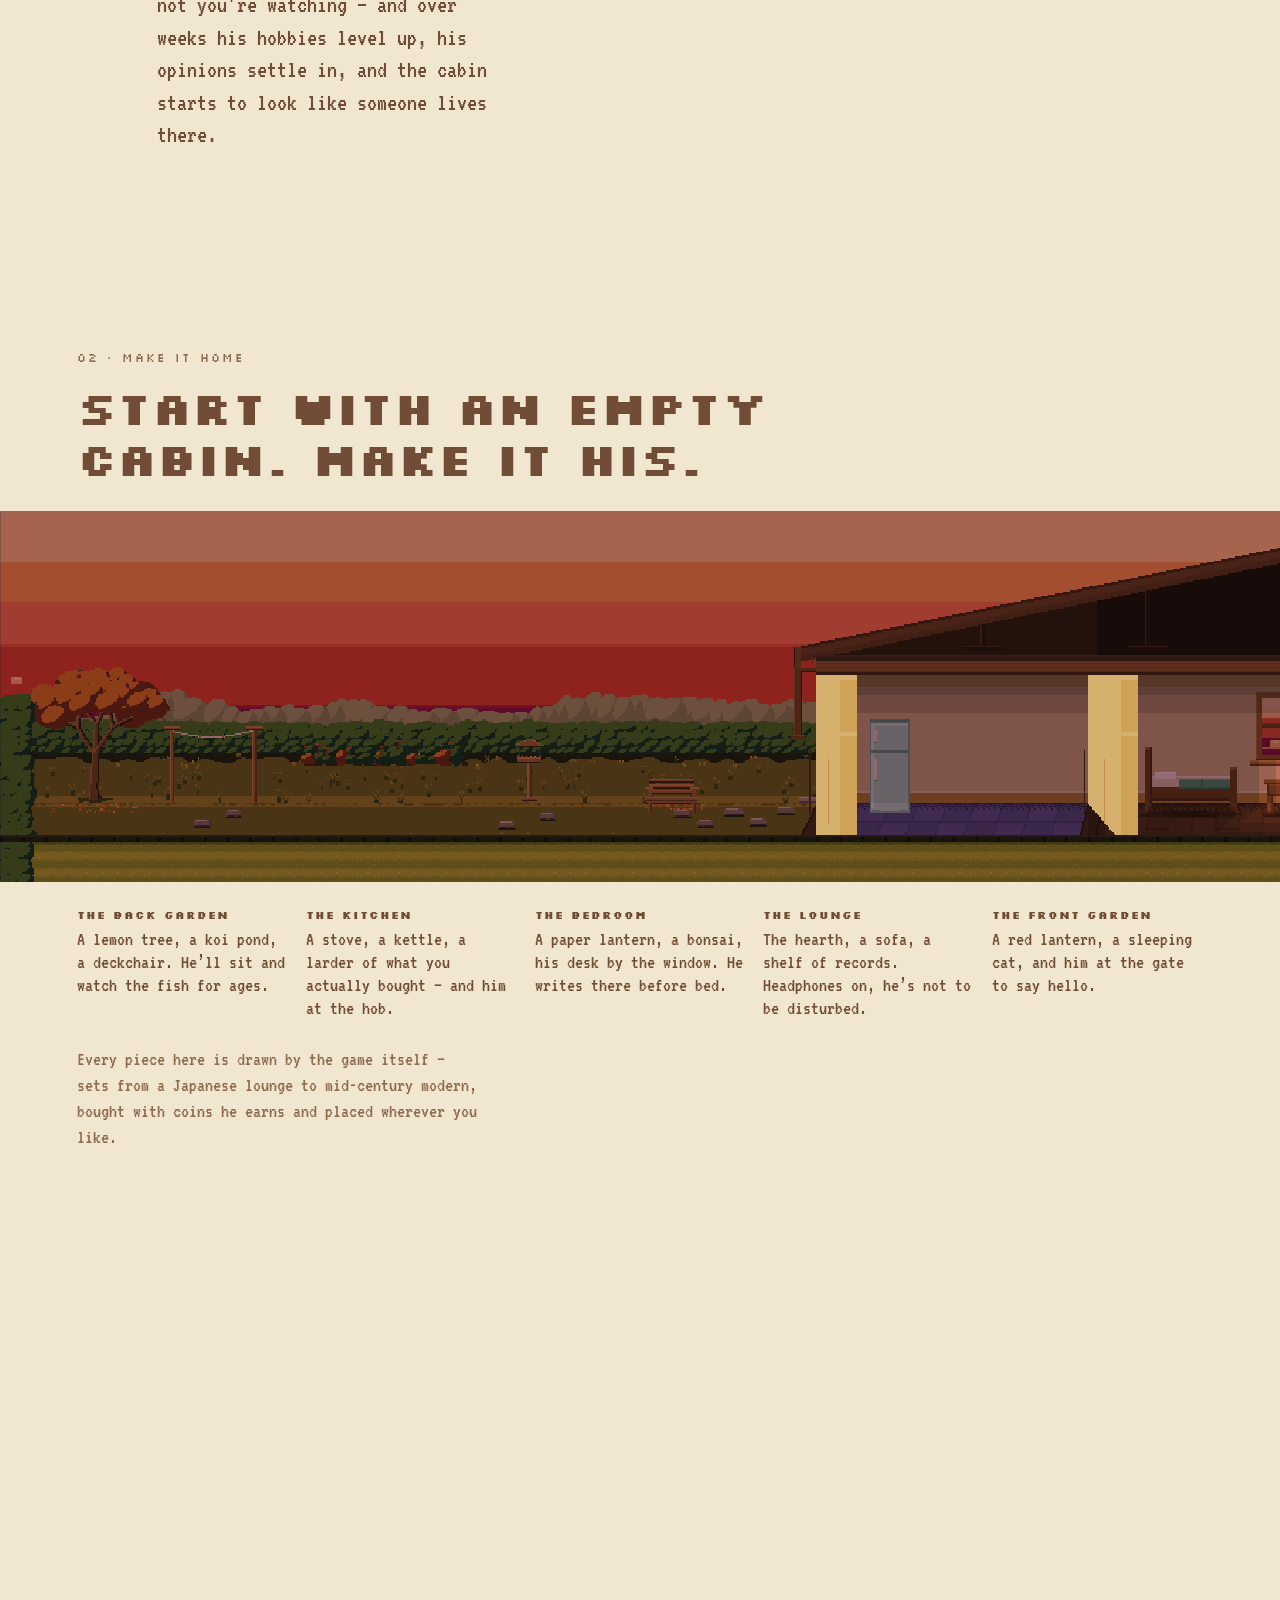
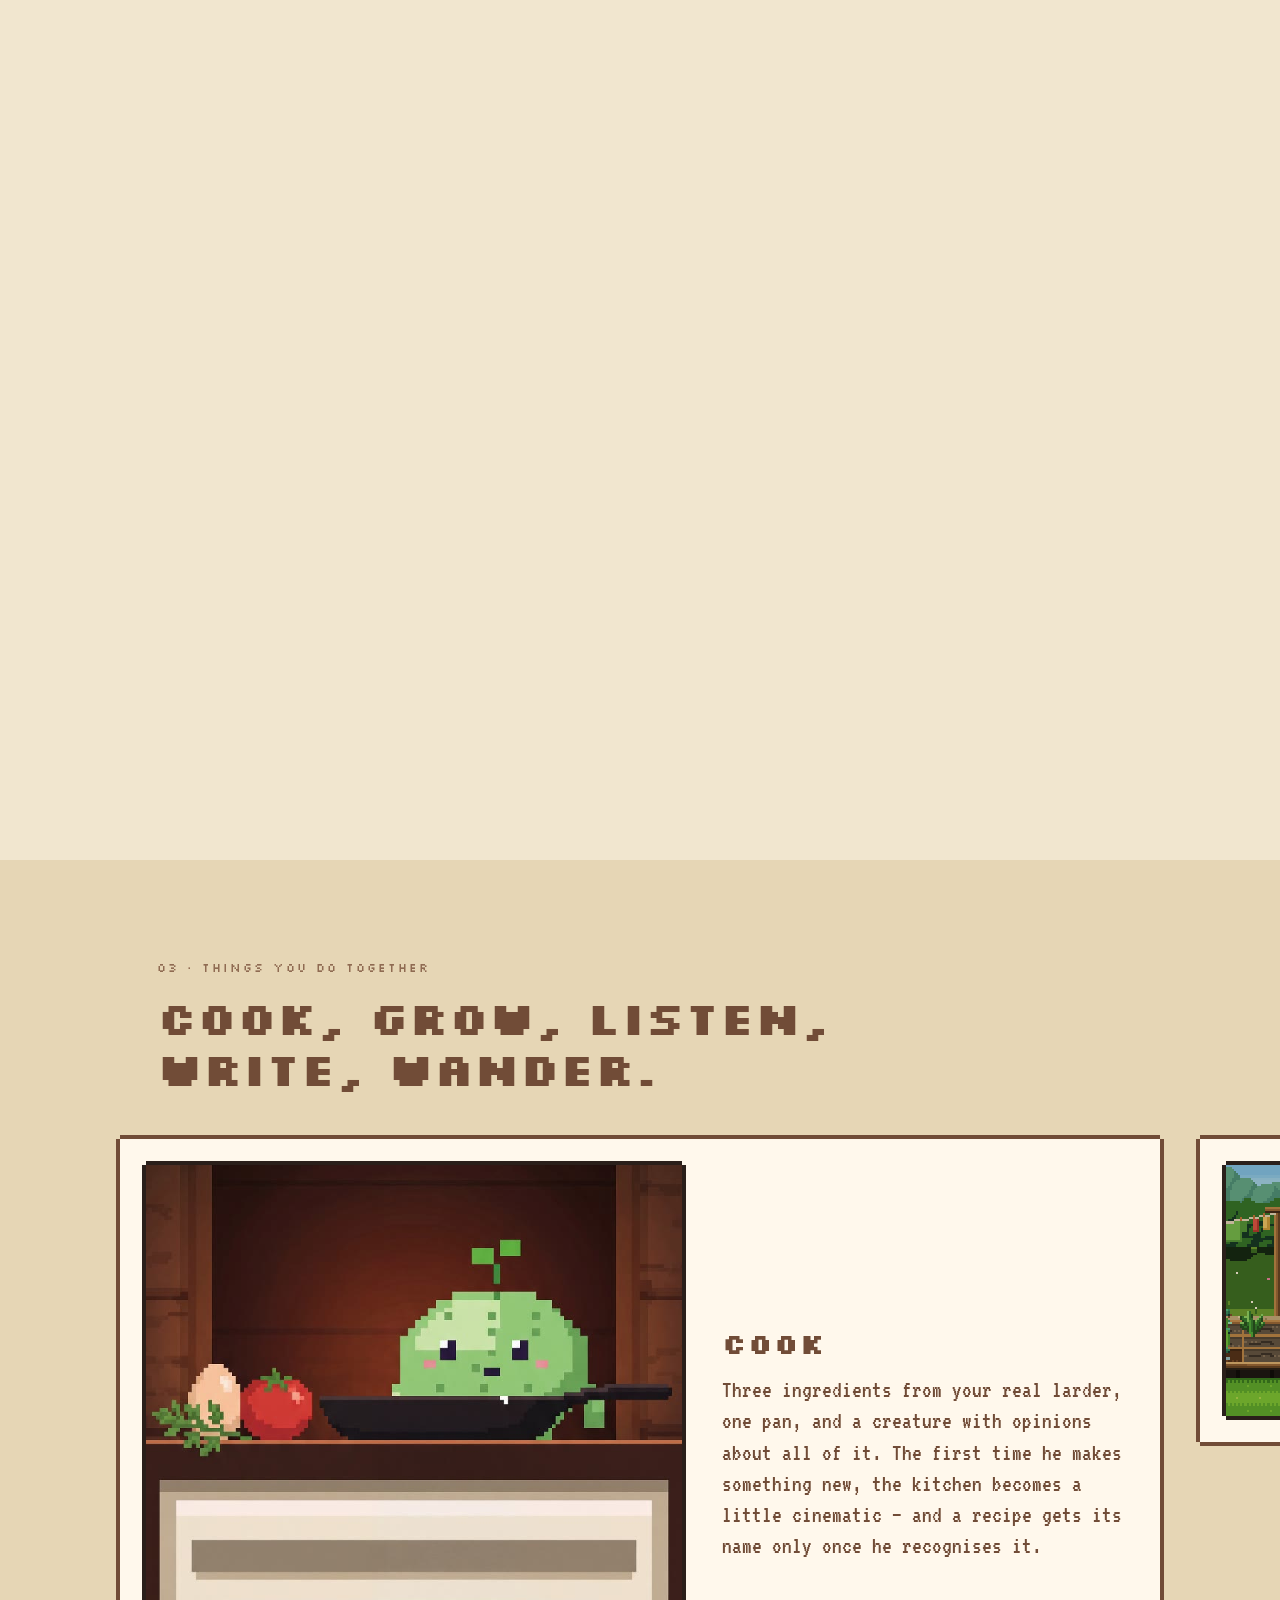
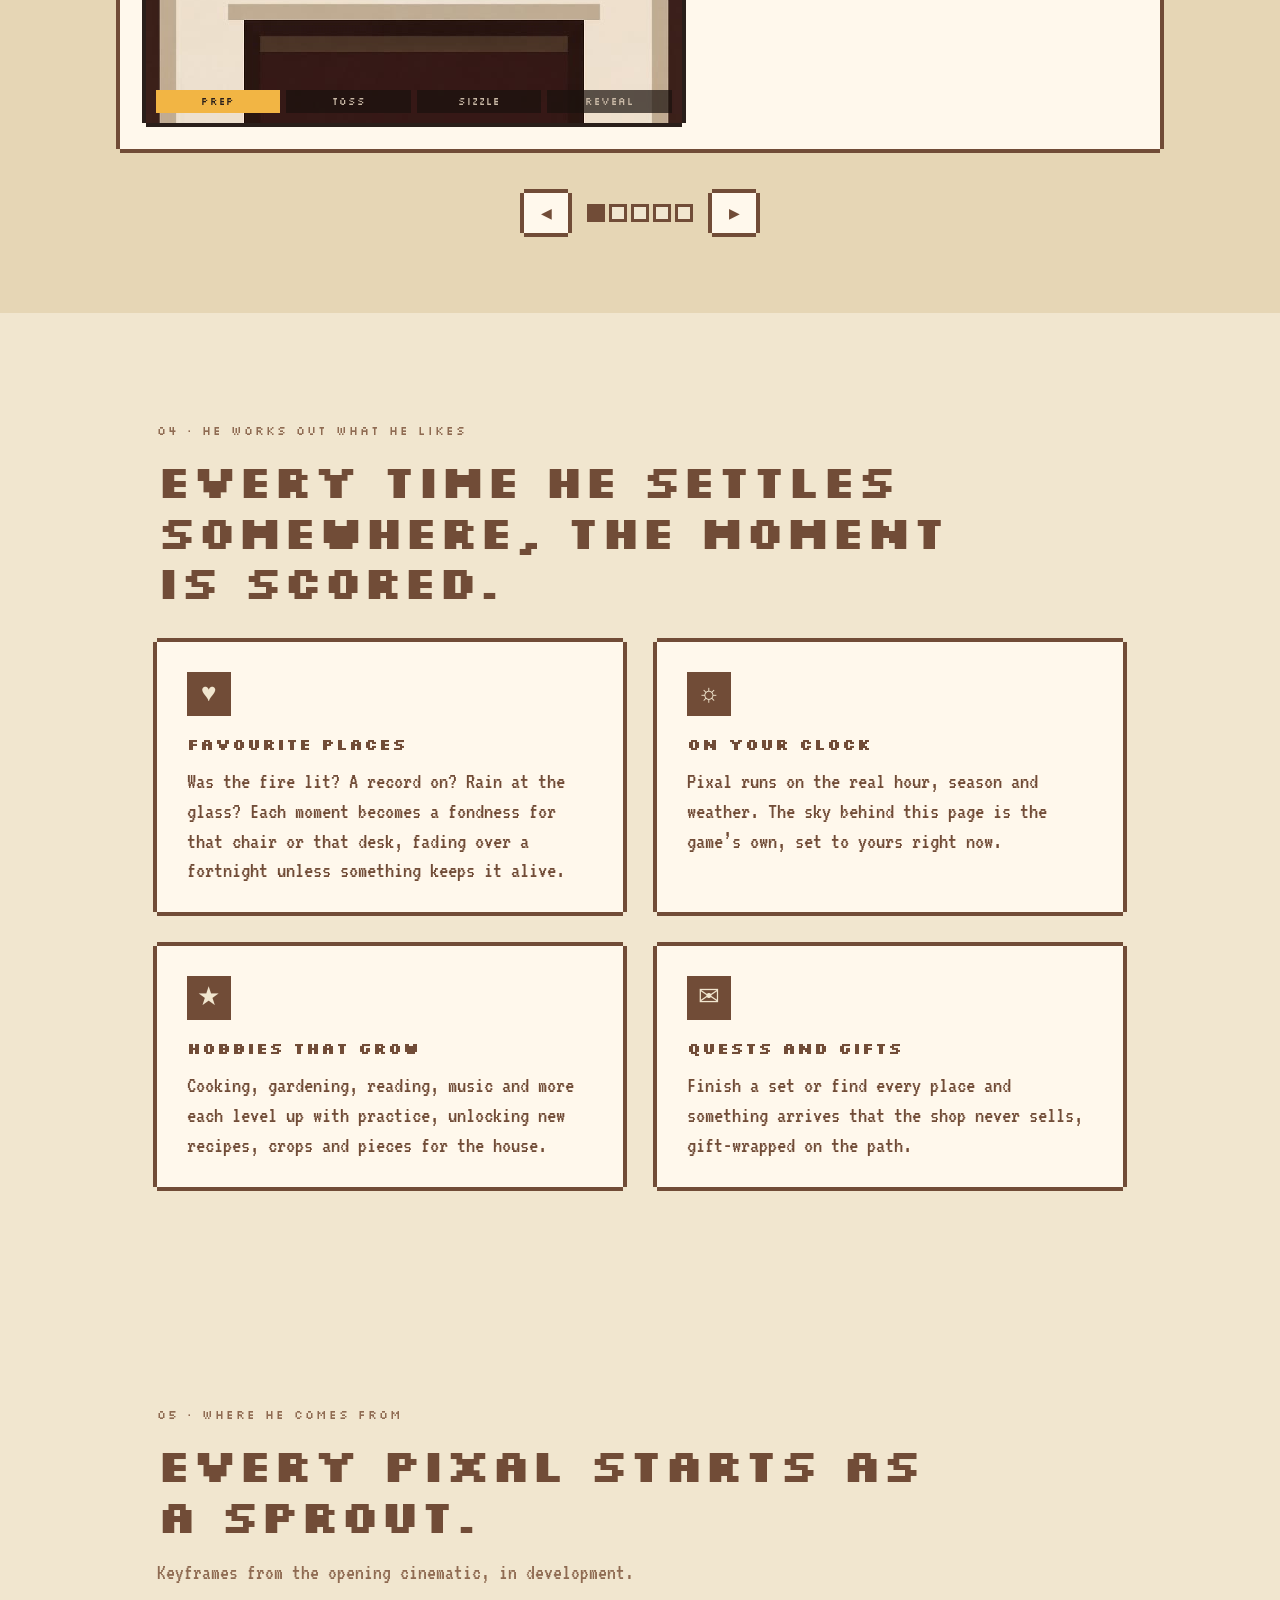
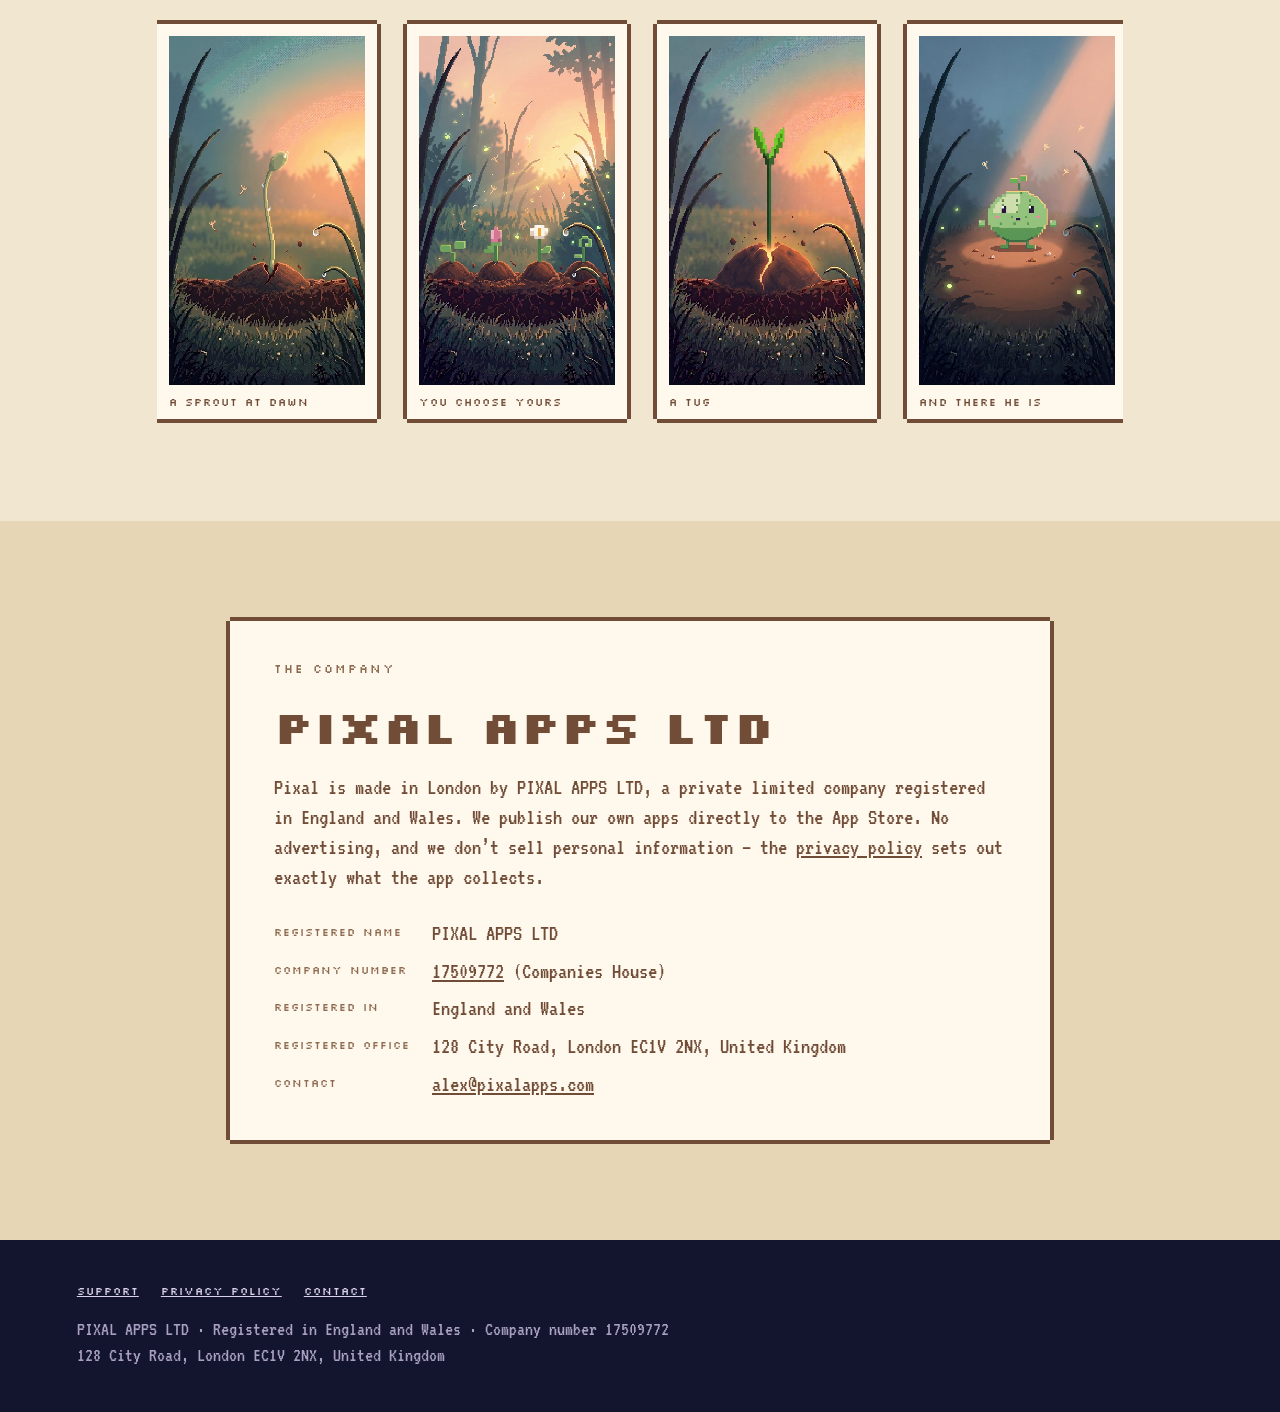
==== commit 34e9468c: "Pixal first: he says hello in the hero, and Meet Pixal opens the page Co-Authored-By: Claude Opus 5." ====
--- a/index.html
+++ b/index.html
@@ -20,14 +20,18 @@
 
   <header class="bar">
     <a class="brand" href="/">PIXAL APPS</a>
-    <nav><a href="#home">The home</a><a href="#meet">Meet Pixal</a><a href="#together">Together</a><a href="#company">Company</a><a href="/support/">Support</a></nav>
+    <nav><a href="#meet">Meet Pixal</a><a href="#home">The home</a><a href="#together">Together</a><a href="#company">Company</a><a href="/support/">Support</a></nav>
   </header>
 
   <section class="hero" id="top">
     <div class="hero-copy">
       <p class="kicker" id="clock">&nbsp;</p>
+      <a class="hello" href="#meet" aria-label="Meet Pixal">
+        <span class="bubble">hello!</span>
+        <span class="hello-pal"><img src="/media/pixal-idle.png" alt="" width="240" height="200"><img src="/media/pixal-wave.png" alt="" width="240" height="200"></span>
+      </a>
       <h1>PIXAL</h1>
-      <p class="lede">A little creature shares a cabin with you. He lives on your clock, your weather and the music you’re playing — and gets on with his day whether or not you’re watching.</p>
+      <p class="lede">This is Pixal, your pixel pal. He shares a cabin with you, lives on your clock, your weather and the music you’re playing — and gets on with his day whether or not you’re watching.</p>
       <p class="badge">Coming to iPhone</p>
     </div>
 
@@ -46,10 +50,29 @@
   </section>
 
   <main>
+    <section class="chapter meet" id="meet">
+      <div class="meet-copy">
+        <p class="eyebrow">01 · Meet Pixal</p>
+        <h2>Your pixel pal, growing up alongside you.</h2>
+        <p>Pixal is a small creature who lives in your phone and keeps you company. He has moods, a taste in food and music, and a favourite chair he chose himself. He cooks with you, tends the garden, reads, wanders off for the day and comes home with stories.</p>
+        <p>He isn’t waiting for instructions. He gets on with his day whether or not you’re watching — and over weeks his hobbies level up, his opinions settle in, and the cabin starts to look like someone lives there.</p>
+      </div>
+      <figure class="pal" aria-label="Pixal, cycling through things he does">
+        <div class="pal-stage">
+          <img src="/media/pixal-idle.png" alt="" class="on" data-say="pottering about">
+          <img src="/media/pixal-wave.png" alt="" data-say="saying hello">
+          <img src="/media/pixal-read.png" alt="" data-say="reading a good book">
+          <img src="/media/pixal-drink.png" alt="" data-say="having a cuppa">
+          <img src="/media/pixal-jump.png" alt="" data-say="delighted about something">
+        </div>
+        <figcaption class="pal-say" aria-live="polite">pottering about</figcaption>
+      </figure>
+    </section>
+
     <section class="home" id="home" aria-labelledby="home-title">
       <div class="home-pin">
         <div class="home-head">
-          <p class="eyebrow">01 · Make it home</p>
+          <p class="eyebrow">02 · Make it home</p>
           <h2 id="home-title">Start with an empty cabin. Make it his.</h2>
         </div>
         <div class="pano" role="img" aria-label="The cabin in cross-section, from the back garden through the kitchen, bedroom and lounge to the front garden, furnishing itself as you scroll">
@@ -73,25 +96,6 @@
         </ol>
         <p class="home-foot">Every piece here is drawn by the game itself — sets from a Japanese lounge to mid-century modern, bought with coins he earns and placed wherever you like.</p>
       </div>
-    </section>
-
-    <section class="chapter meet" id="meet">
-      <div class="meet-copy">
-        <p class="eyebrow">02 · Meet Pixal</p>
-        <h2>Your pixel pal, growing up alongside you.</h2>
-        <p>Pixal is a small creature who lives in your phone and keeps you company. He has moods, a taste in food and music, and a favourite chair he chose himself. He cooks with you, tends the garden, reads, wanders off for the day and comes home with stories.</p>
-        <p>He isn’t waiting for instructions. He gets on with his day whether or not you’re watching — and over weeks his hobbies level up, his opinions settle in, and the cabin starts to look like someone lives there.</p>
-      </div>
-      <figure class="pal" aria-label="Pixal, cycling through things he does">
-        <div class="pal-stage">
-          <img src="/media/pixal-idle.png" alt="" class="on" data-say="pottering about">
-          <img src="/media/pixal-wave.png" alt="" data-say="saying hello">
-          <img src="/media/pixal-read.png" alt="" data-say="reading a good book">
-          <img src="/media/pixal-drink.png" alt="" data-say="having a cuppa">
-          <img src="/media/pixal-jump.png" alt="" data-say="delighted about something">
-        </div>
-        <figcaption class="pal-say" aria-live="polite">pottering about</figcaption>
-      </figure>
     </section>
 
     <section class="together" id="together" aria-labelledby="together-title">
--- a/home.css
+++ b/home.css
@@ -211,3 +211,18 @@
   .slide-copy h3 { font-size: 22px; margin-bottom: 8px; }
   .slide-copy p { font-size: 20px; }
 }
+
+/* ---------- he says hello in the hero ---------- */
+.hello { position: relative; display: block; width: clamp(96px, 8vw, 132px); text-decoration: none; margin: 0 0 6px 4px; }
+.hello-pal { position: relative; display: block; aspect-ratio: 240 / 200; }
+.hello-pal img { position: absolute; inset: 0; width: 100%; height: 100%; image-rendering: pixelated; }
+.hello-pal img:last-child { animation: wave 1.6s steps(1) infinite; }
+@keyframes wave { 0%, 45% { opacity: 0; } 50%, 95% { opacity: 1; } }
+.bubble { position: absolute; left: 104%; bottom: 58%; white-space: nowrap; padding: 6px 10px; background: #fff8ec; color: #2a1f1a;
+  font: 700 12px Silkscreen, monospace; letter-spacing: 1px; box-shadow: 0 0 0 3px #2a1f1a; animation: pop 3.2s steps(1) infinite; }
+.bubble::after { content: ""; position: absolute; left: 8px; top: 100%; width: 9px; height: 9px; background: #2a1f1a;
+  clip-path: polygon(0 0, 100% 0, 0 100%); margin-top: 3px; }
+.bubble::after { left: -12px; top: auto; bottom: 4px; clip-path: polygon(100% 0, 100% 100%, 0 100%); margin: 0; }
+@keyframes pop { 0%, 8% { opacity: 0; transform: translateY(4px); } 10%, 85% { opacity: 1; transform: none; } 87%, 100% { opacity: 0; } }
+@media (max-width: 860px) { .hello { width: 84px; } .bubble { font-size: 10px; } }
+@media (prefers-reduced-motion: reduce) { .hello-pal img:last-child, .bubble { animation: none; } .hello-pal img:last-child { opacity: 0; } }
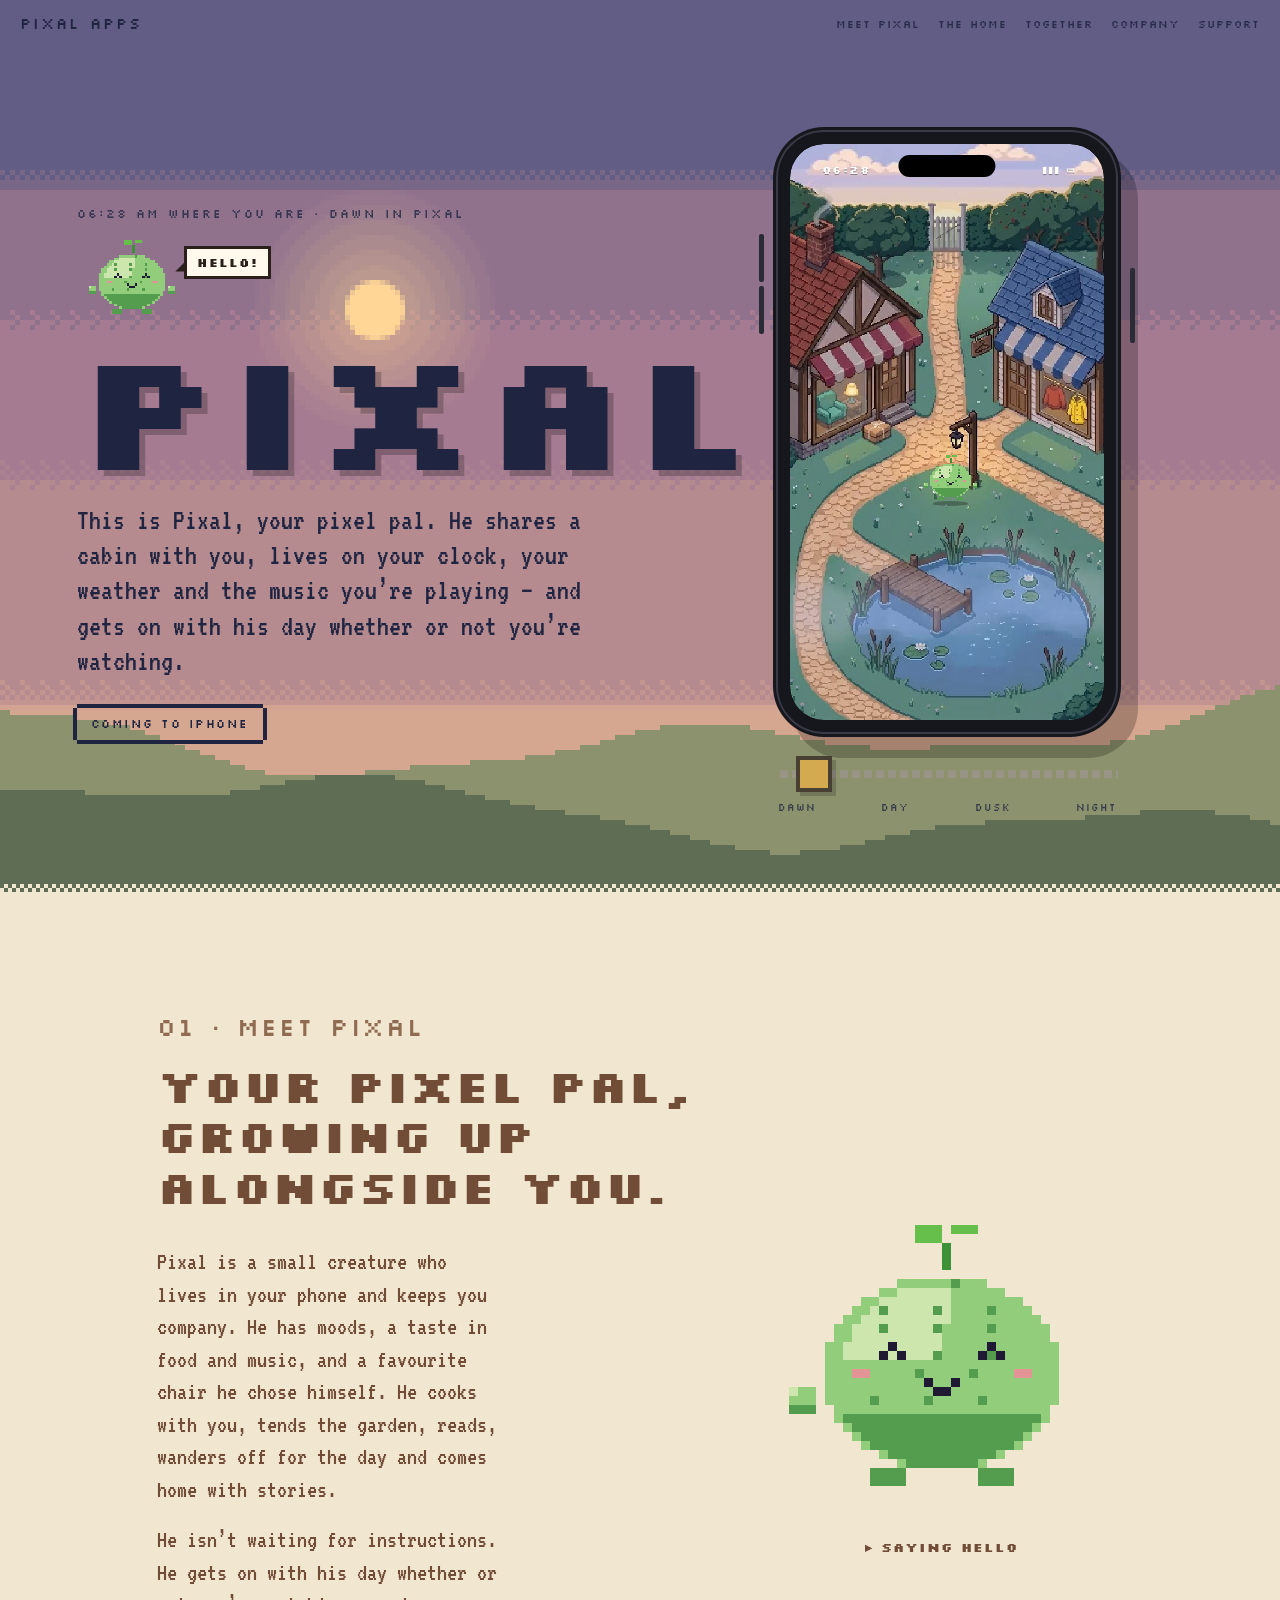
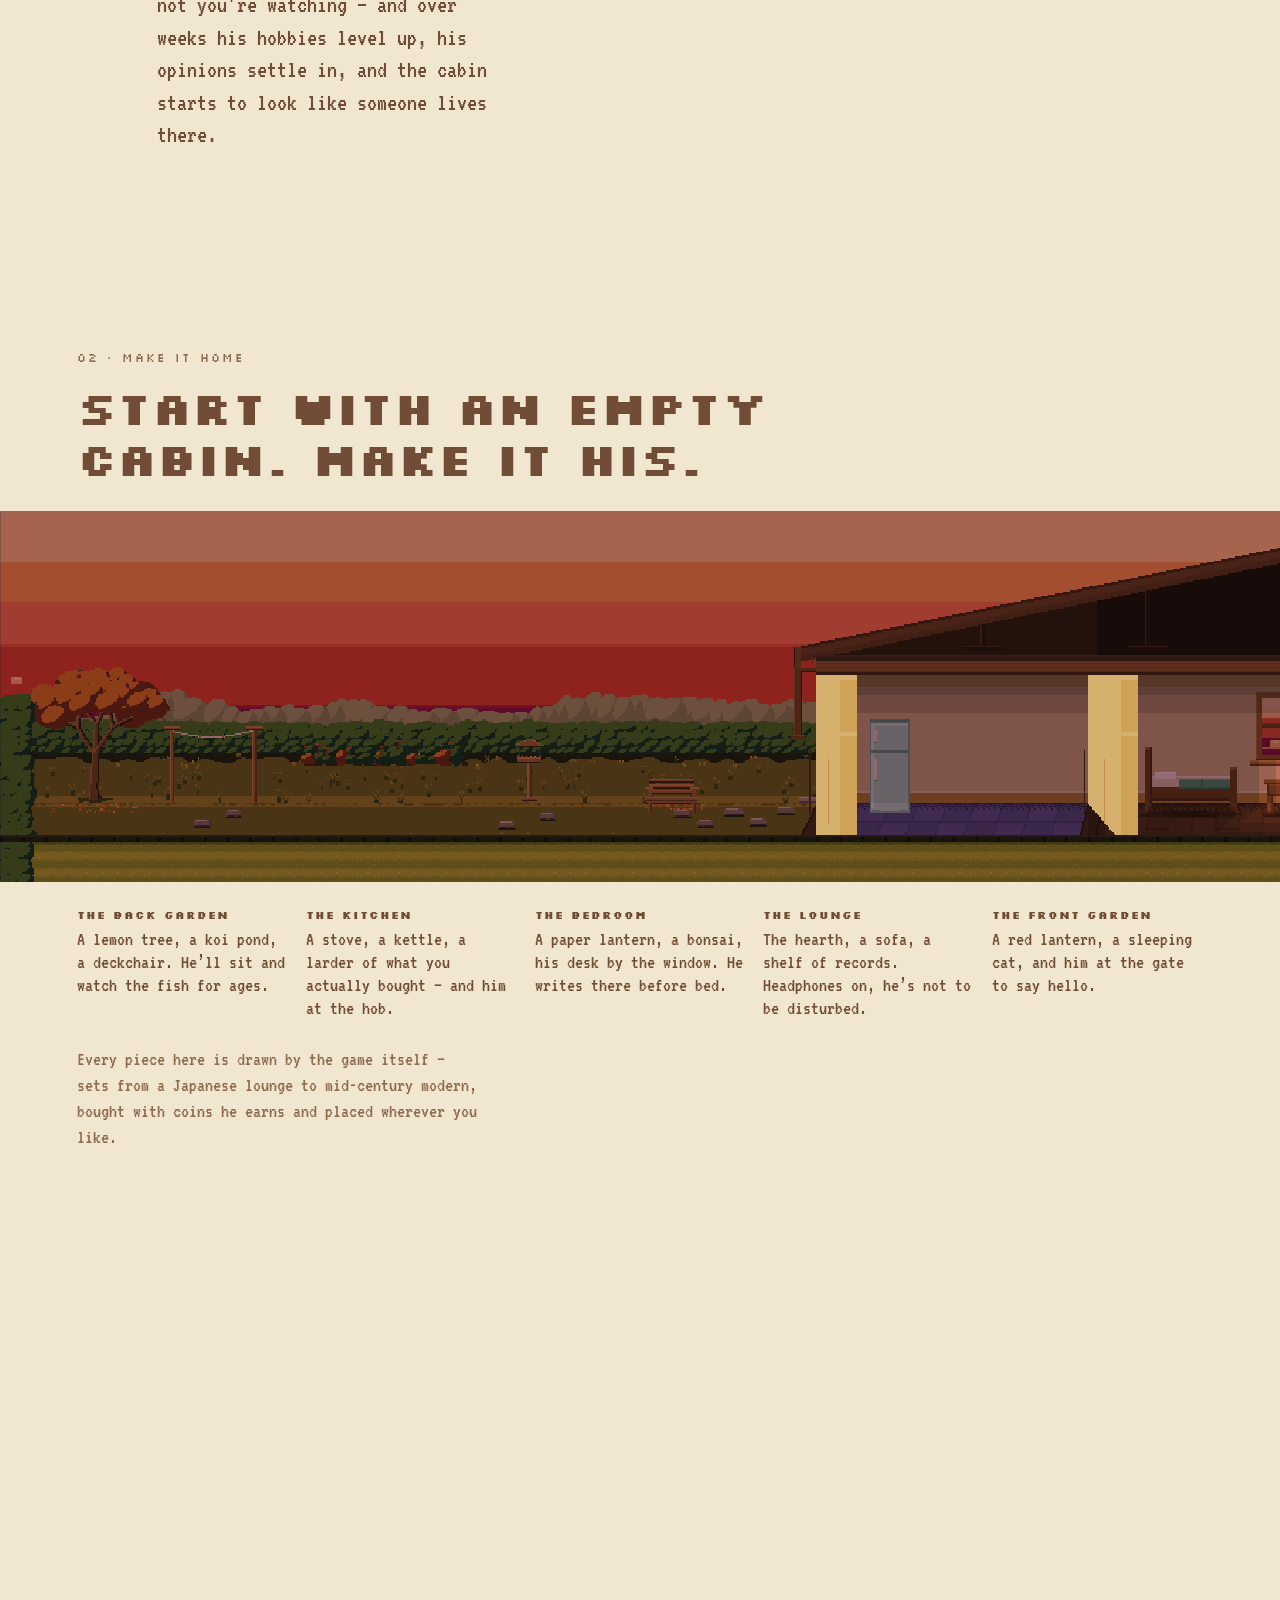
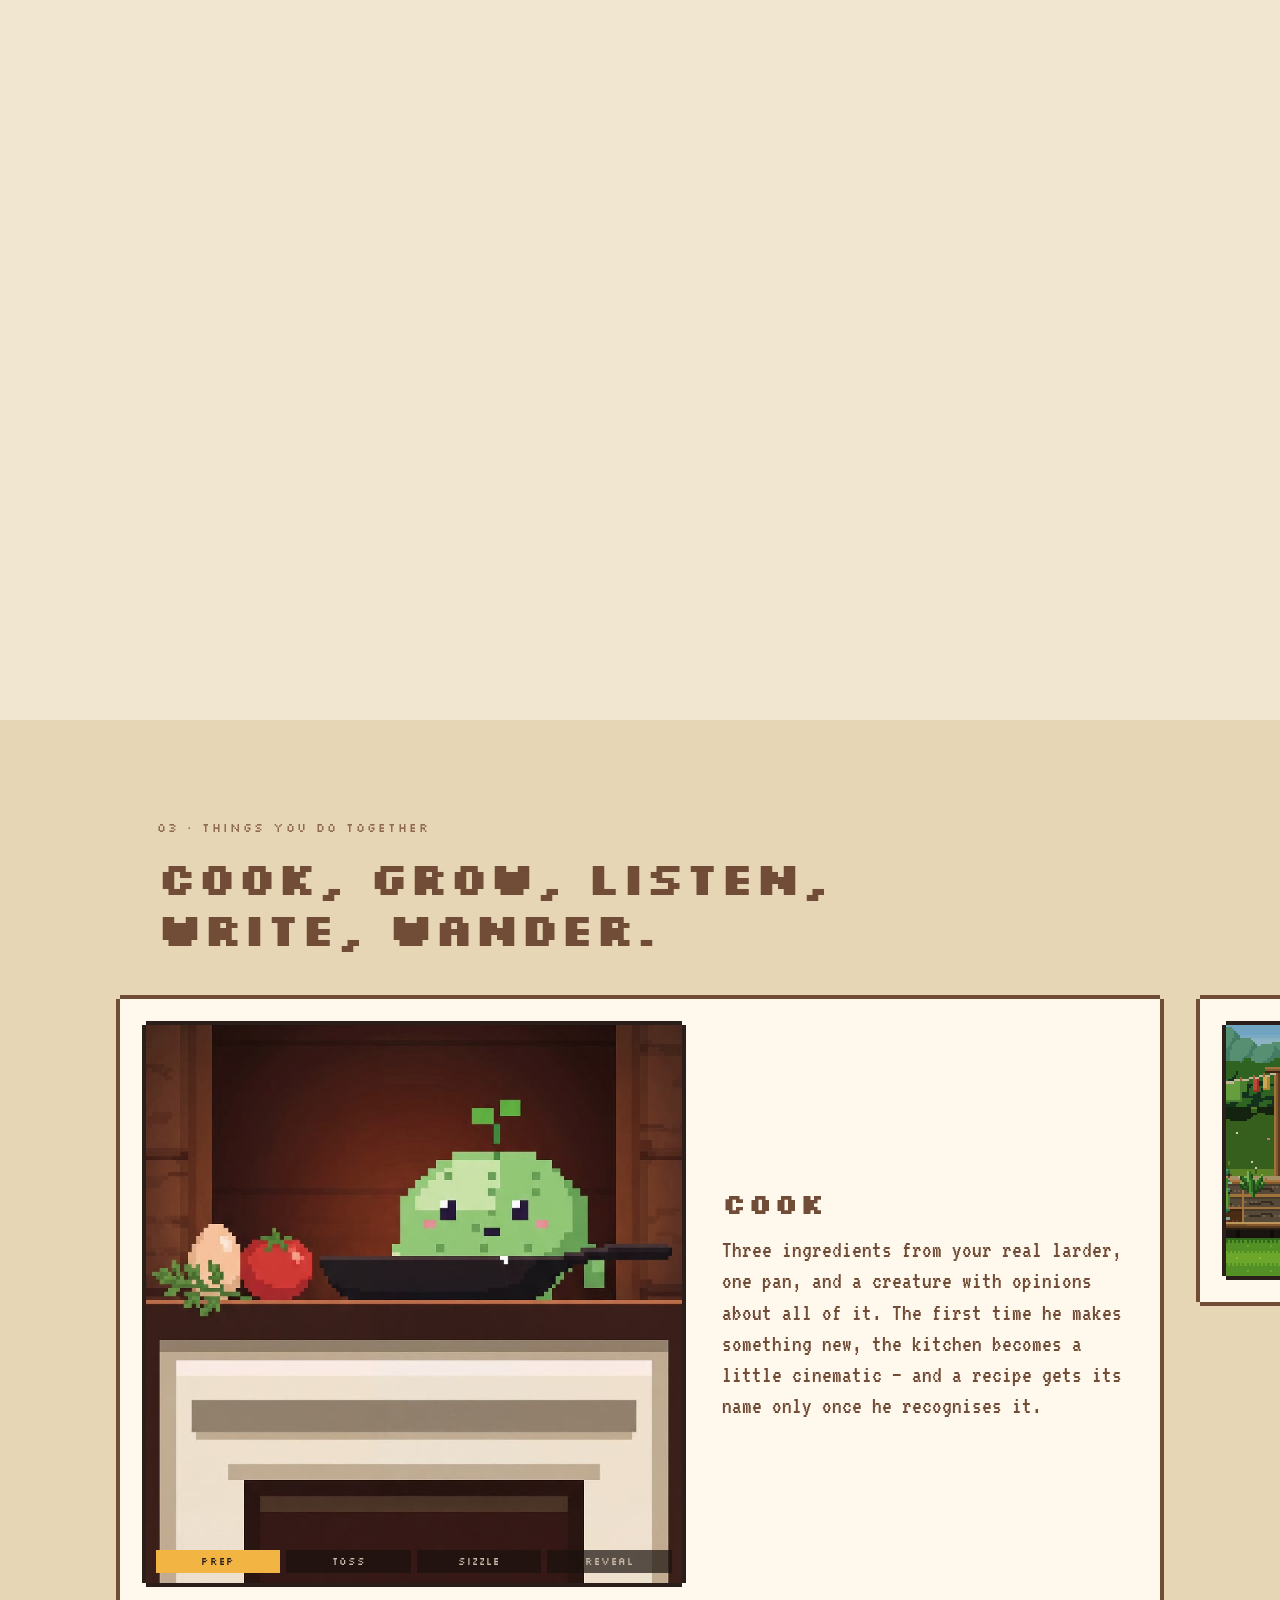
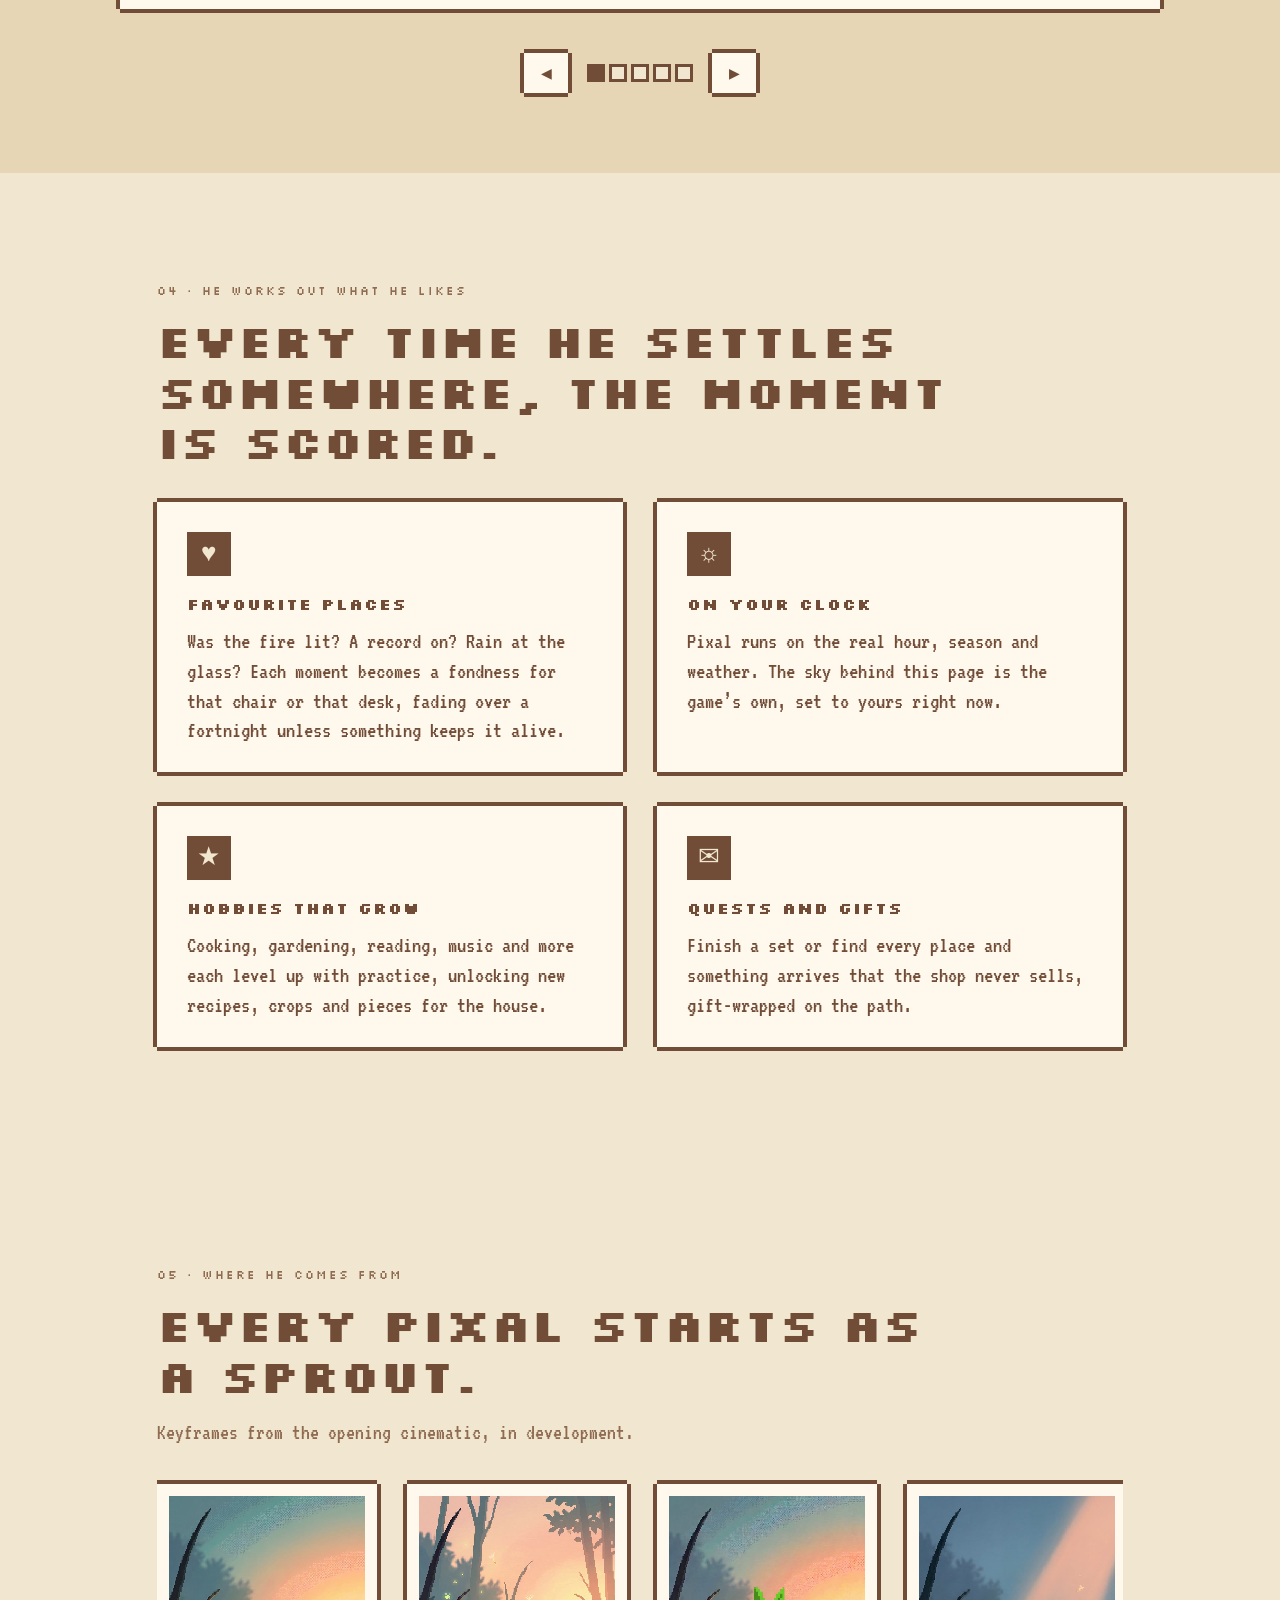
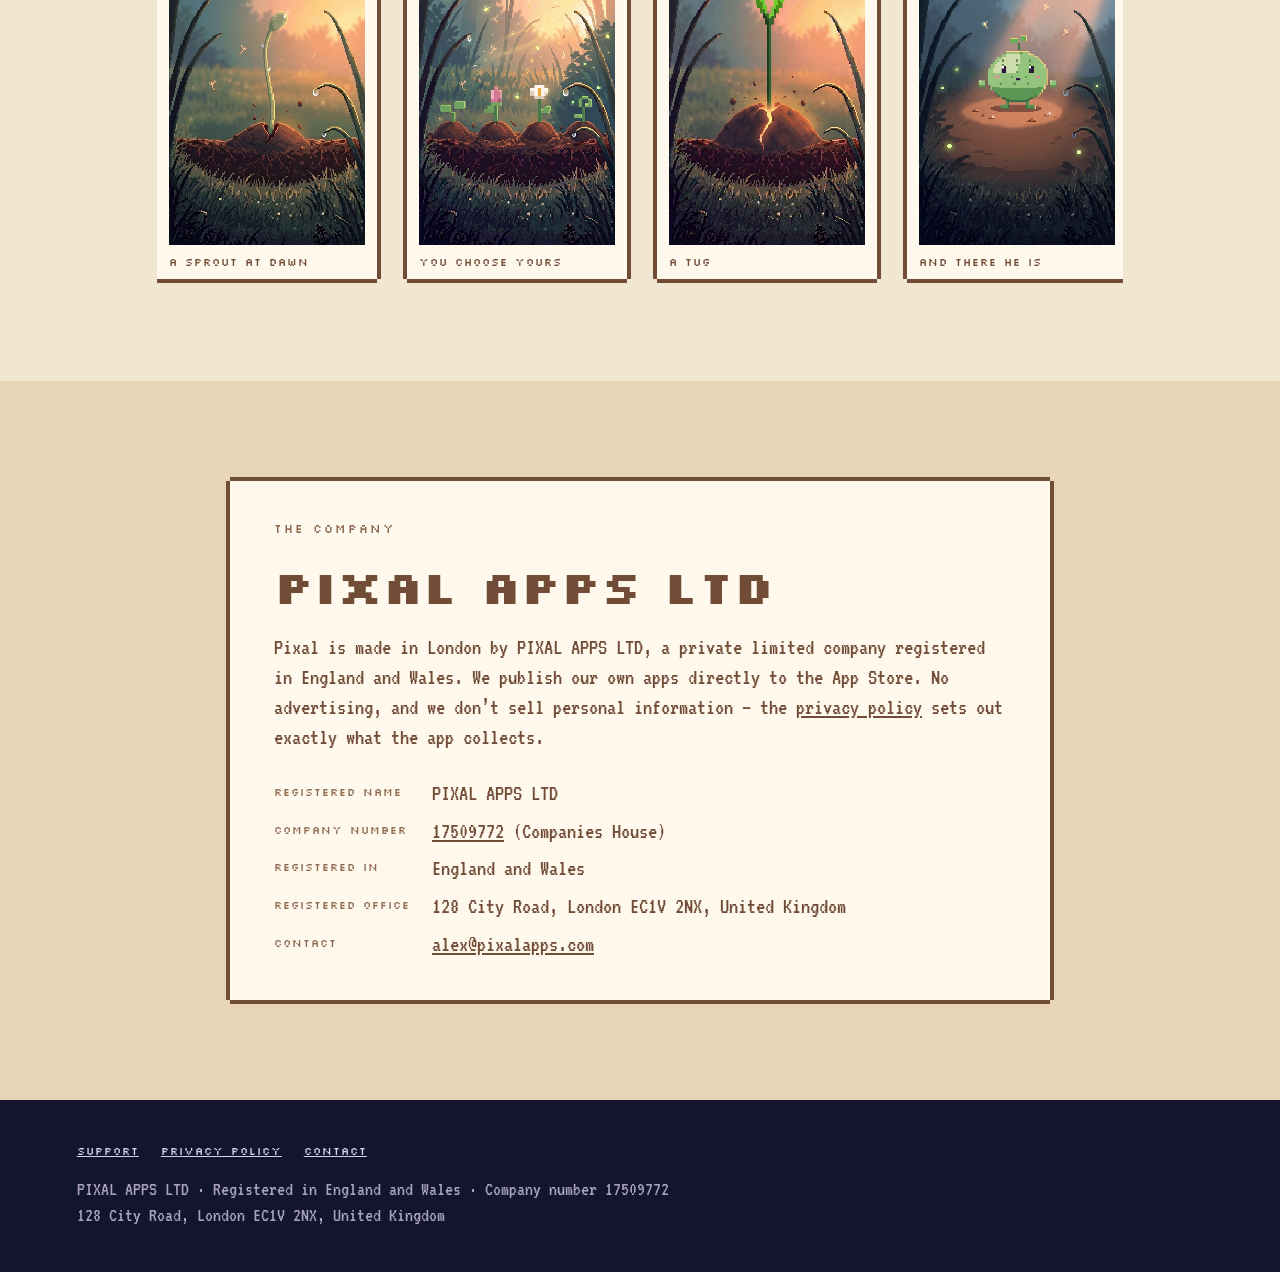
==== commit 62a44c08: "Pixal in a phone in the hero, showing the visitor's time; a slower walk through the house Co-Authore" ====
--- a/index.html
+++ b/index.html
@@ -35,12 +35,14 @@
       <p class="badge">Coming to iPhone</p>
     </div>
 
-    <figure class="window" aria-label="The village in Pixal, painted for the time of day">
+    <figure class="window phone" aria-label="Pixal on an iPhone, in the village, painted for the time of day">
       <div class="frame">
         <video data-tod="dawn" muted loop playsinline preload="auto" poster="/media/dawn.jpg"><source src="/media/dawn.mp4" type="video/mp4"></video>
         <video data-tod="day" muted loop playsinline preload="auto" poster="/media/day.jpg"><source src="/media/day.mp4" type="video/mp4"></video>
         <video data-tod="dusk" muted loop playsinline preload="auto" poster="/media/dusk.jpg"><source src="/media/dusk.mp4" type="video/mp4"></video>
         <video data-tod="night" muted loop playsinline preload="auto" poster="/media/night.jpg"><source src="/media/night.mp4" type="video/mp4"></video>
+        <div class="status" aria-hidden="true"><span id="phone-time">9:41</span><span class="island"></span><span class="bars">▮▮▮ ▭</span></div>
+        <div class="on-path" aria-hidden="true"><img src="/media/pixal-idle.png" alt=""><img src="/media/pixal-wave.png" alt=""></div>
       </div>
       <div class="dial">
         <input id="tod" type="range" min="0" max="400" step="1" value="100" aria-label="Time of day in Pixal">
--- a/home.css
+++ b/home.css
@@ -137,7 +137,7 @@
 }
 
 /* ---------- the home: the cabin pans past and furnishes itself as you scroll ---------- */
-.home { position: relative; height: 420vh; background: var(--paper); }
+.home { position: relative; height: 760vh; background: var(--paper); }
 .home-pin { position: sticky; top: 0; height: 100svh; display: flex; flex-direction: column; justify-content: center; gap: 26px; padding: 70px 0 30px; overflow: hidden; }
 .home-head { padding: 0 max(24px, 6vw); }
 .home-head h2 { margin-bottom: 0; }
@@ -155,7 +155,7 @@
 .rooms b { display: block; font: 700 11px Silkscreen, monospace; letter-spacing: 1px; margin-bottom: 6px; }
 .home-foot { margin: 0; padding: 0 max(24px, 6vw); color: var(--brown-soft); font-size: 20px; max-width: 70ch; }
 @media (max-width: 860px) {
-  .home { height: 480vh; }
+  .home { height: 820vh; }
   .home-pin { gap: 18px; padding-top: 64px; }
   .pano { height: 34vh; }
   .rooms { grid-template-columns: 1fr; gap: 0; position: relative; min-height: 4.6em; }
@@ -226,3 +226,25 @@
 @keyframes pop { 0%, 8% { opacity: 0; transform: translateY(4px); } 10%, 85% { opacity: 1; transform: none; } 87%, 100% { opacity: 0; } }
 @media (max-width: 860px) { .hello { width: 84px; } .bubble { font-size: 10px; } }
 @media (prefers-reduced-motion: reduce) { .hello-pal img:last-child, .bubble { animation: none; } .hello-pal img:last-child { opacity: 0; } }
+
+/* ---------- the hero's window is a phone, with Pixal in it ---------- */
+.phone .frame {
+  border-radius: 46px; border: 12px solid #16161d; background: #000;
+  box-shadow: 0 0 0 2px #3a3a46, 0 0 0 5px #16161d, 18px 22px 0 4px rgba(0, 0, 0, .22);
+}
+.phone { position: relative; }
+.phone::before, .phone::after {   /* the side buttons */
+  content: ""; position: absolute; width: 5px; background: #2b2b35; border-radius: 2px; z-index: 5;
+}
+.phone::before { left: -19px; top: 15%; height: 7%; box-shadow: 0 calc(var(--px) * 13) 0 #2b2b35; }
+.phone::after { right: -19px; top: 20%; height: 11%; }
+.phone .frame video { border-radius: 34px; }
+.status { position: absolute; top: 0; left: 0; right: 0; height: 9%; z-index: 4; display: flex; align-items: center; justify-content: space-between;
+  padding: 0 9% 0 10%; color: #fff; font: 700 11px Silkscreen, monospace; letter-spacing: .5px; text-shadow: 0 1px 0 rgba(0,0,0,.35); pointer-events: none; }
+.island { position: absolute; left: 50%; top: 22%; width: 31%; height: 42%; transform: translateX(-50%); background: #000; border-radius: 20px; }
+.bars { font-size: 9px; letter-spacing: 1px; }
+.on-path { position: absolute; z-index: 3; left: 41%; top: 54%; width: 20%; aspect-ratio: 240 / 200; pointer-events: none; }
+.on-path img { position: absolute; inset: 0; width: 100%; height: 100%; image-rendering: pixelated; }
+.on-path img:last-child { animation: wave 1.6s steps(1) infinite; }
+.on-path::after { content: ""; position: absolute; left: 22%; right: 22%; bottom: 2%; height: 9%; background: rgba(0, 0, 0, .28); border-radius: 50%; z-index: -1; }
+@media (prefers-reduced-motion: reduce) { .on-path img:last-child { animation: none; opacity: 0; } }
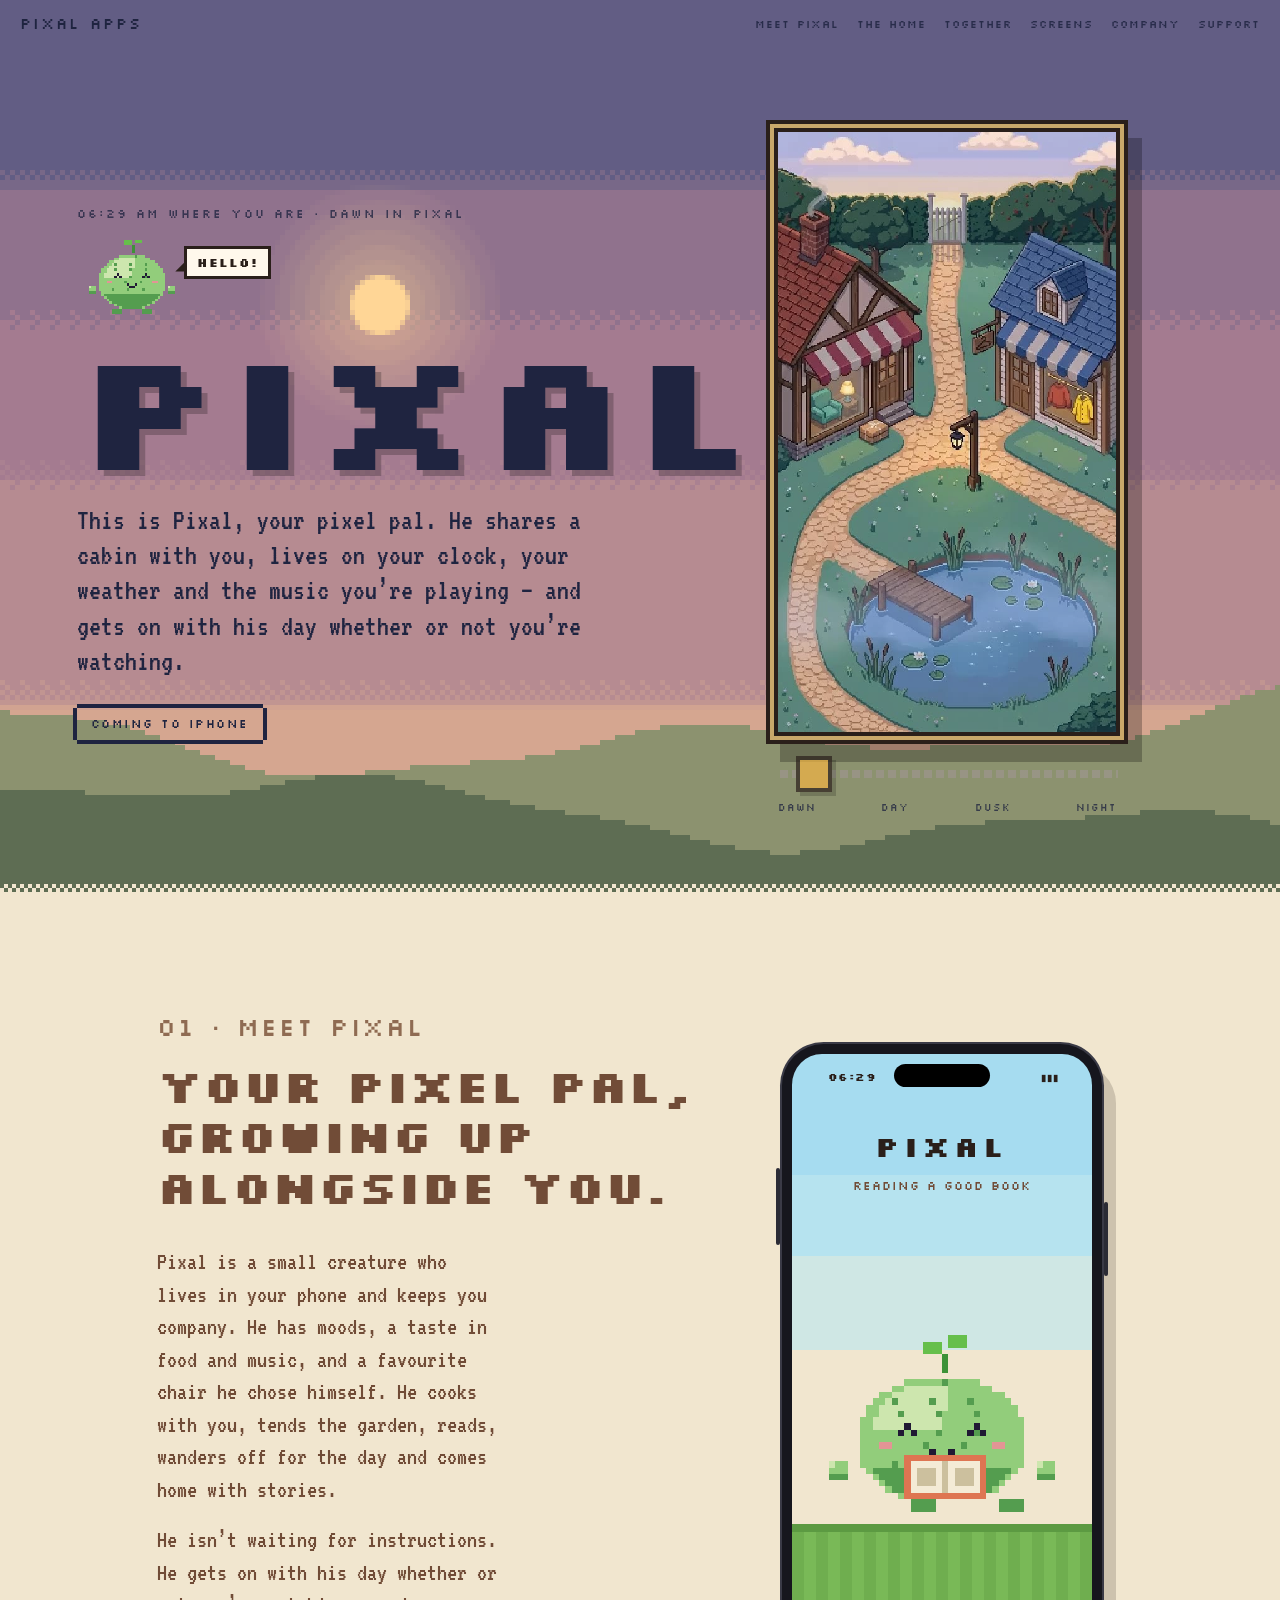
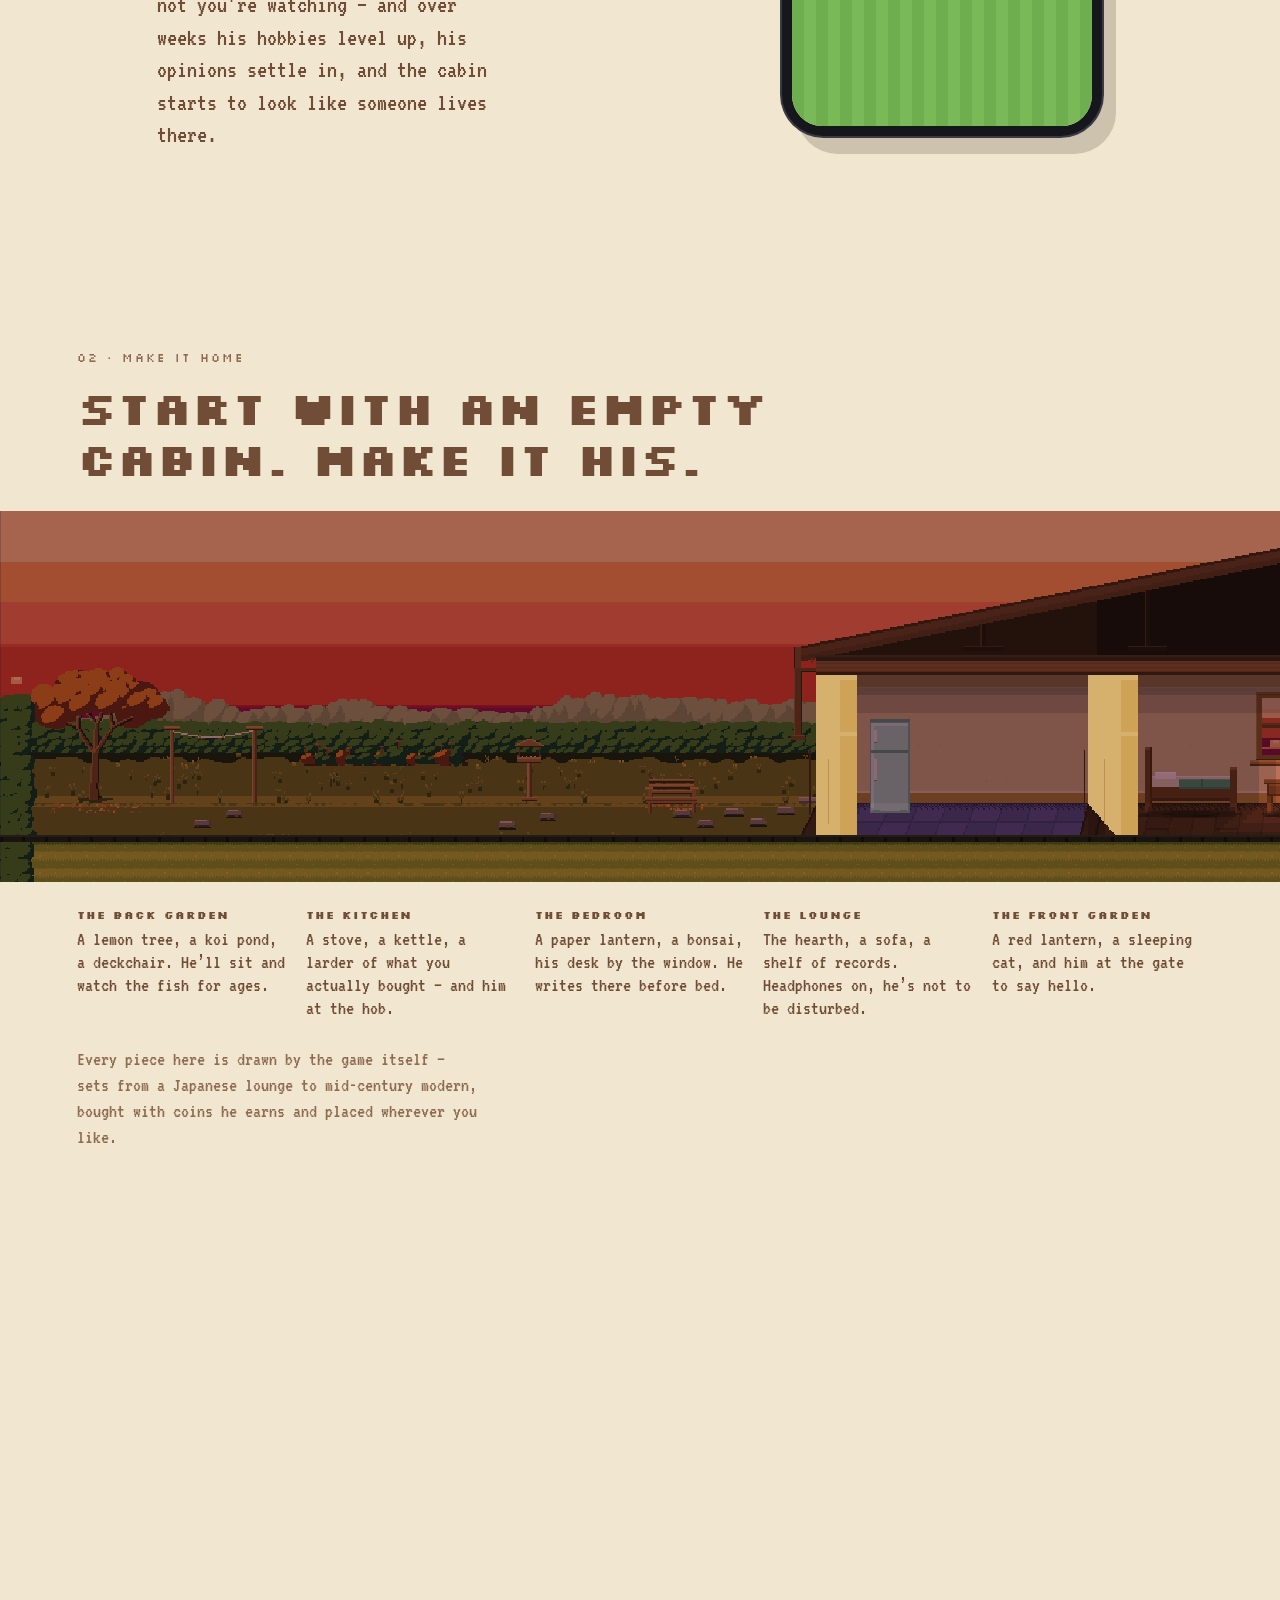
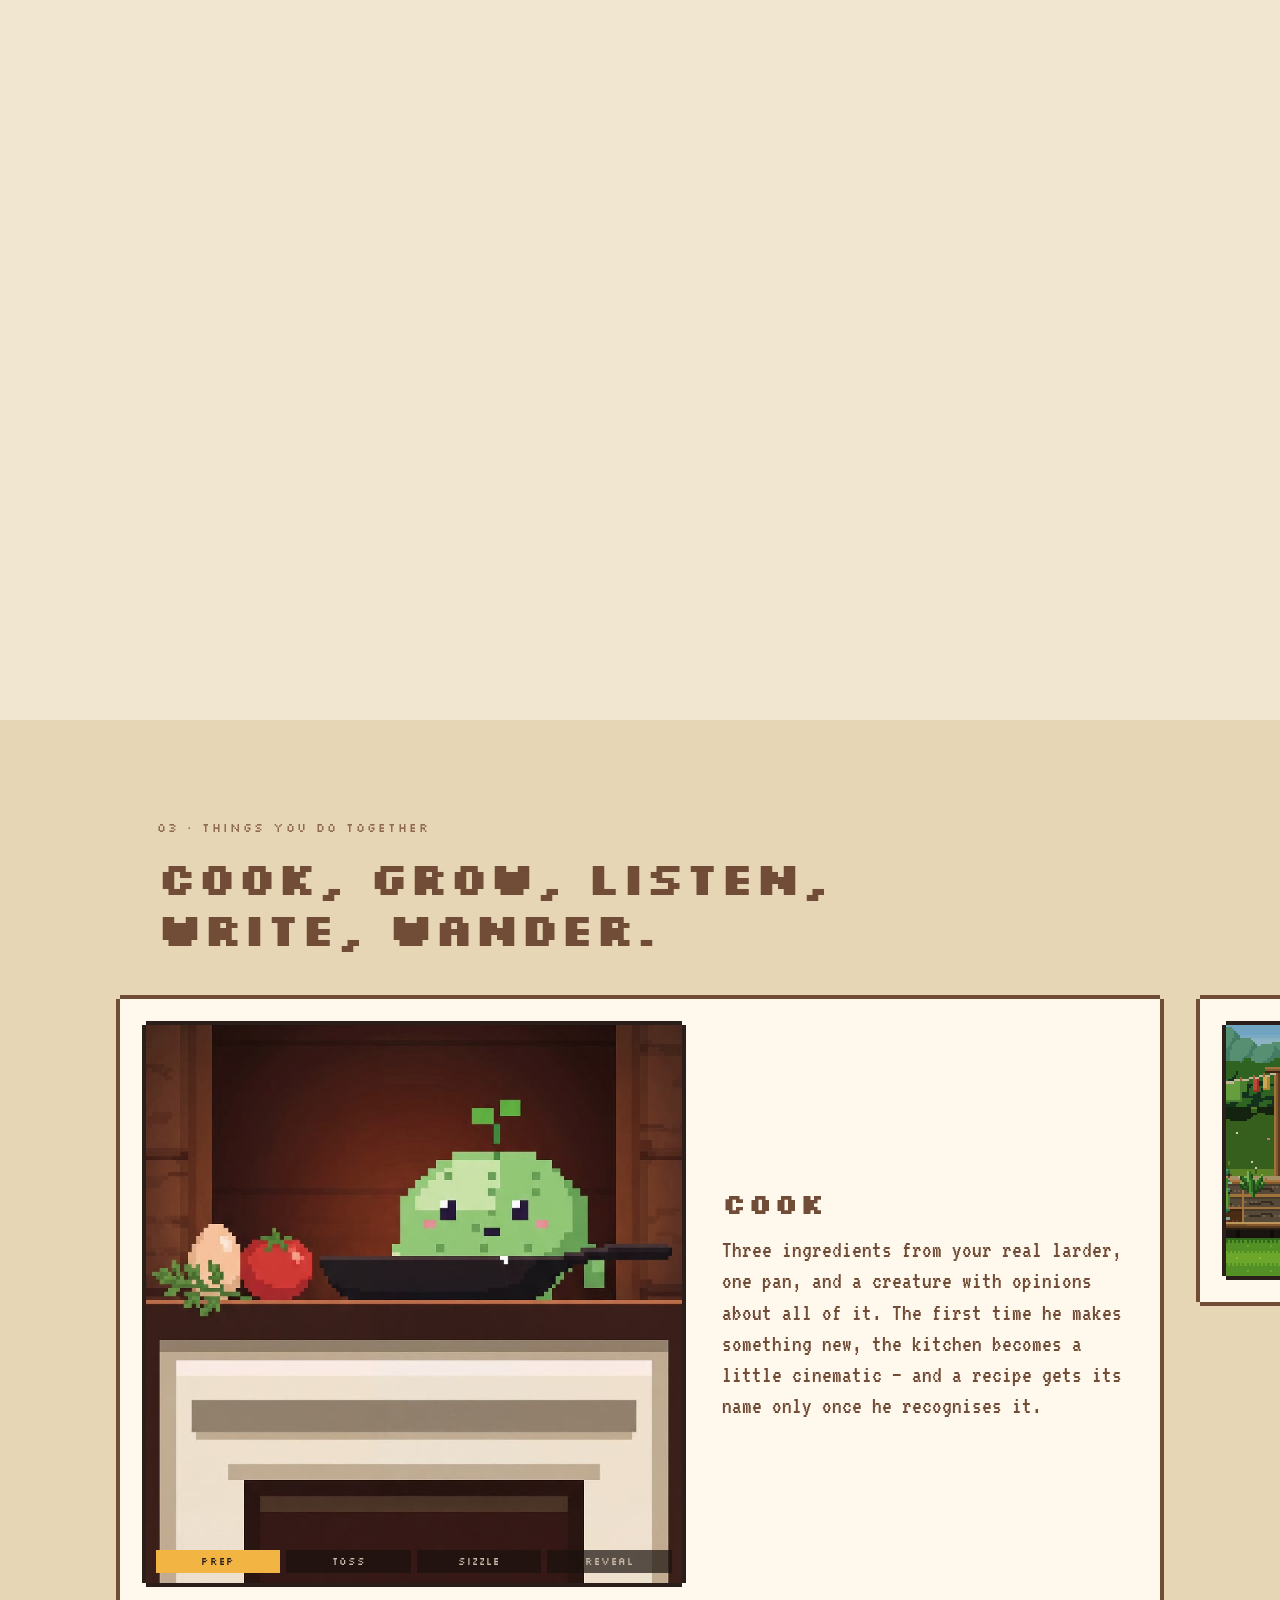
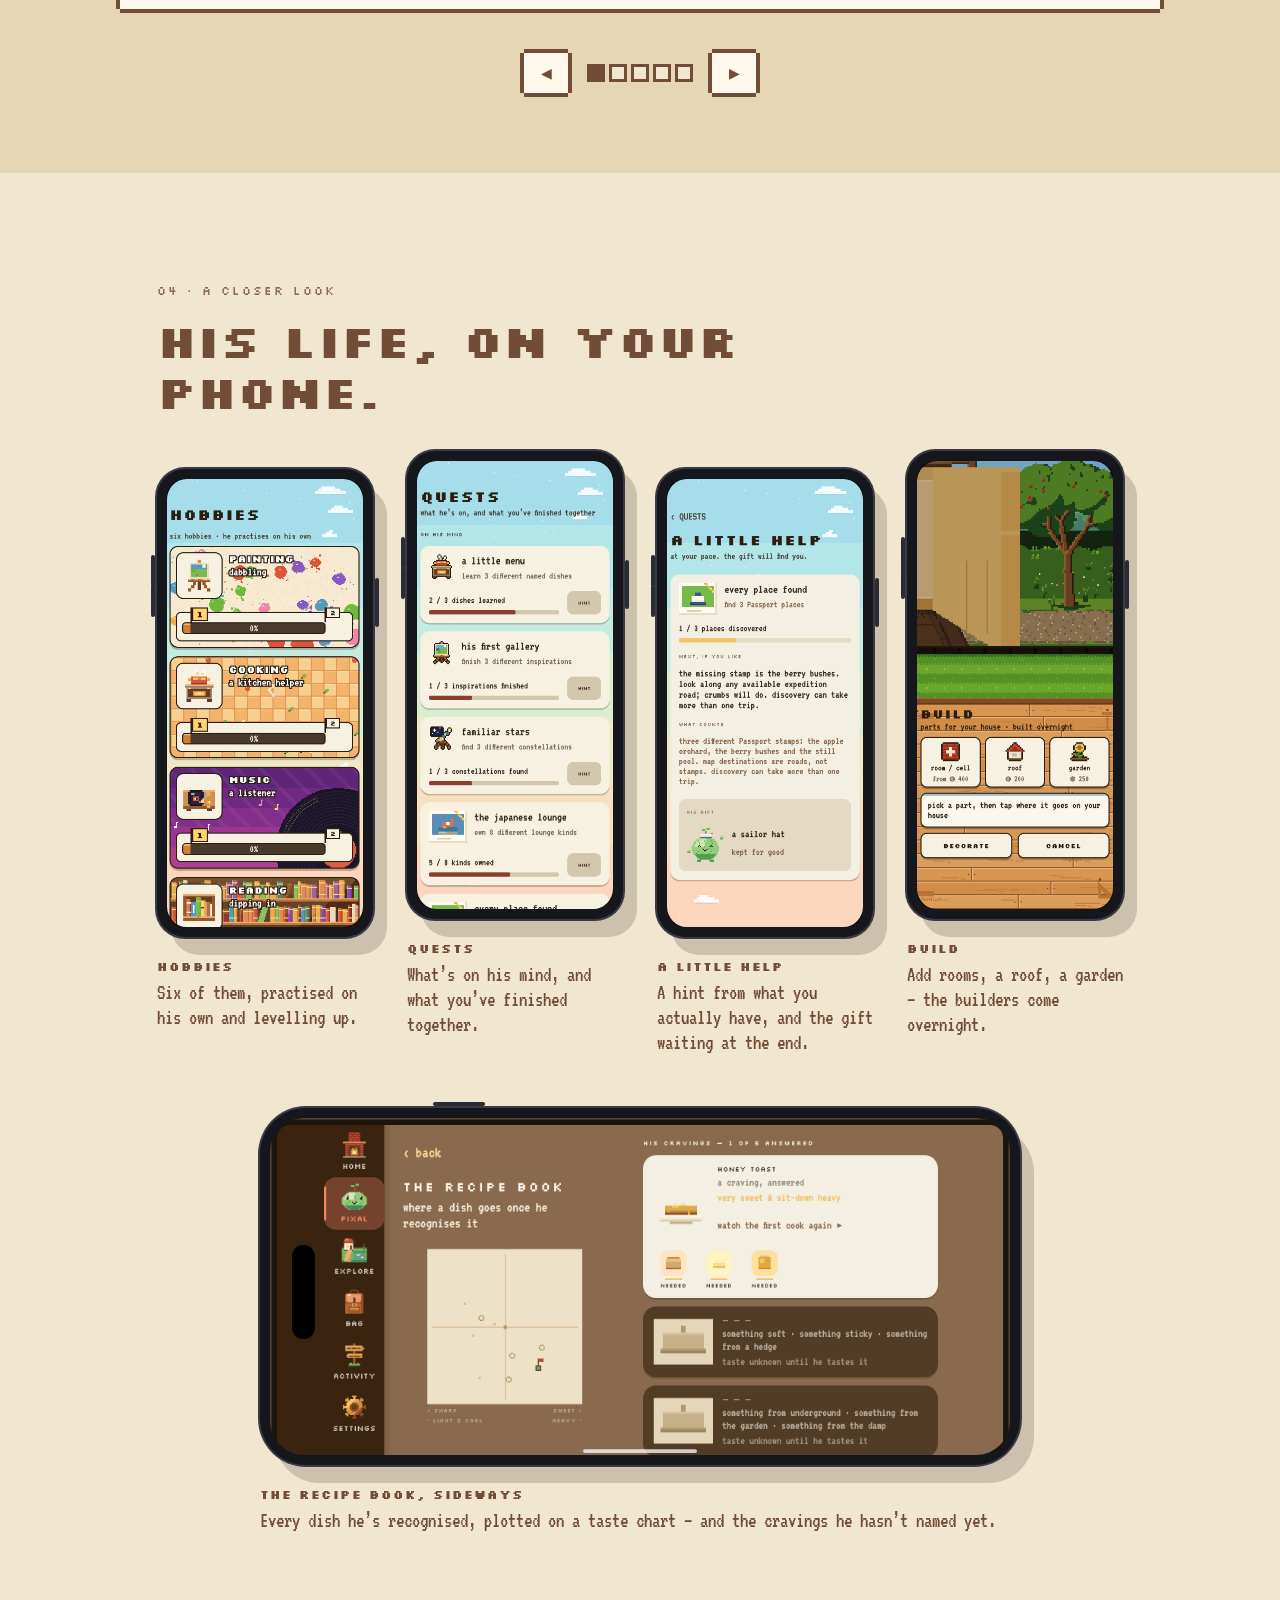
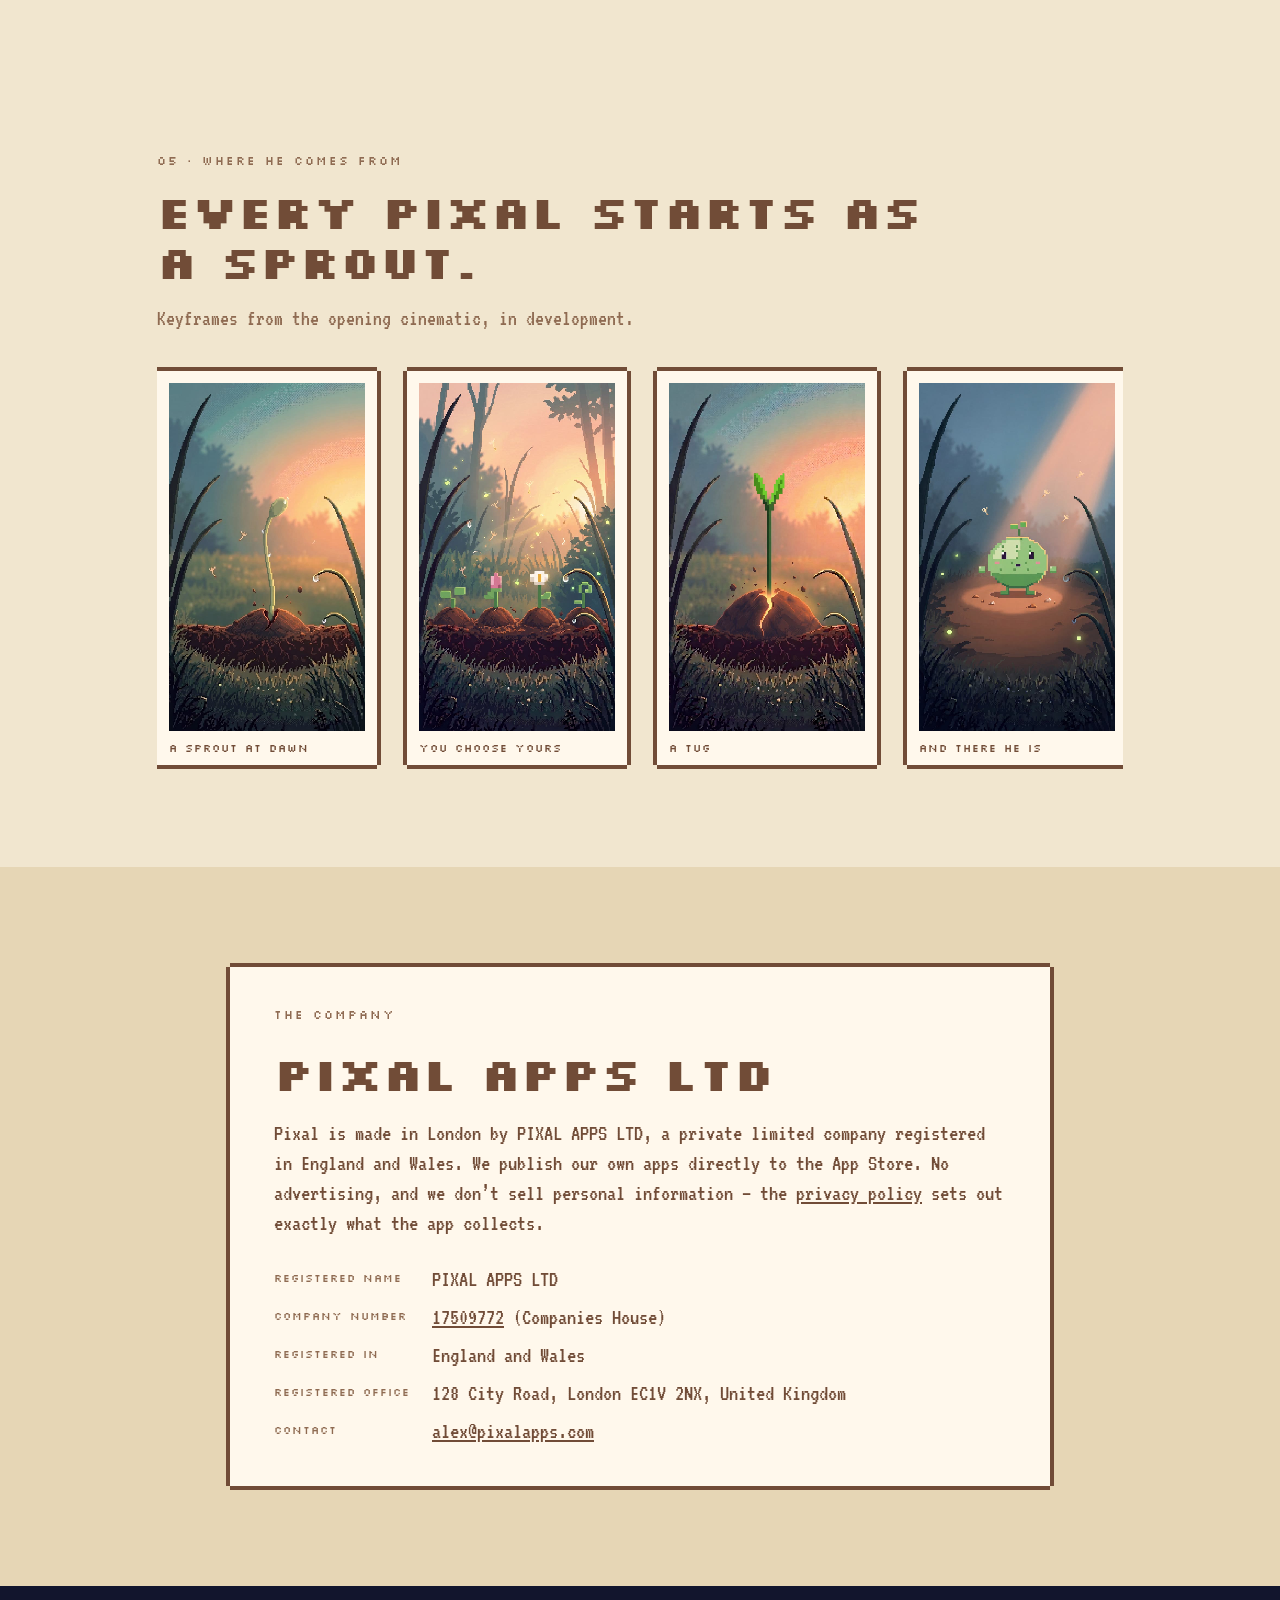
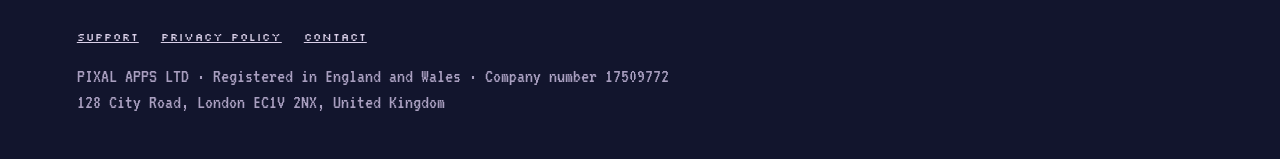
==== commit b27f2011: "Pixal himself in a phone; real screens from the game instead of the cards; the hero's painting back " ====
--- a/index.html
+++ b/index.html
@@ -20,7 +20,7 @@
 
   <header class="bar">
     <a class="brand" href="/">PIXAL APPS</a>
-    <nav><a href="#meet">Meet Pixal</a><a href="#home">The home</a><a href="#together">Together</a><a href="#company">Company</a><a href="/support/">Support</a></nav>
+    <nav><a href="#meet">Meet Pixal</a><a href="#home">The home</a><a href="#together">Together</a><a href="#screens">Screens</a><a href="#company">Company</a><a href="/support/">Support</a></nav>
   </header>
 
   <section class="hero" id="top">
@@ -35,14 +35,12 @@
       <p class="badge">Coming to iPhone</p>
     </div>
 
-    <figure class="window phone" aria-label="Pixal on an iPhone, in the village, painted for the time of day">
+    <figure class="window" aria-label="The village in Pixal, painted for the time of day">
       <div class="frame">
         <video data-tod="dawn" muted loop playsinline preload="auto" poster="/media/dawn.jpg"><source src="/media/dawn.mp4" type="video/mp4"></video>
         <video data-tod="day" muted loop playsinline preload="auto" poster="/media/day.jpg"><source src="/media/day.mp4" type="video/mp4"></video>
         <video data-tod="dusk" muted loop playsinline preload="auto" poster="/media/dusk.jpg"><source src="/media/dusk.mp4" type="video/mp4"></video>
         <video data-tod="night" muted loop playsinline preload="auto" poster="/media/night.jpg"><source src="/media/night.mp4" type="video/mp4"></video>
-        <div class="status" aria-hidden="true"><span id="phone-time">9:41</span><span class="island"></span><span class="bars">▮▮▮ ▭</span></div>
-        <div class="on-path" aria-hidden="true"><img src="/media/pixal-idle.png" alt=""><img src="/media/pixal-wave.png" alt=""></div>
       </div>
       <div class="dial">
         <input id="tod" type="range" min="0" max="400" step="1" value="100" aria-label="Time of day in Pixal">
@@ -59,15 +57,22 @@
         <p>Pixal is a small creature who lives in your phone and keeps you company. He has moods, a taste in food and music, and a favourite chair he chose himself. He cooks with you, tends the garden, reads, wanders off for the day and comes home with stories.</p>
         <p>He isn’t waiting for instructions. He gets on with his day whether or not you’re watching — and over weeks his hobbies level up, his opinions settle in, and the cabin starts to look like someone lives there.</p>
       </div>
-      <figure class="pal" aria-label="Pixal, cycling through things he does">
-        <div class="pal-stage">
-          <img src="/media/pixal-idle.png" alt="" class="on" data-say="pottering about">
-          <img src="/media/pixal-wave.png" alt="" data-say="saying hello">
-          <img src="/media/pixal-read.png" alt="" data-say="reading a good book">
-          <img src="/media/pixal-drink.png" alt="" data-say="having a cuppa">
-          <img src="/media/pixal-jump.png" alt="" data-say="delighted about something">
+      <figure class="pal" aria-label="Pixal on a phone, cycling through things he does">
+        <div class="device">
+          <div class="screen pal-screen">
+            <div class="status" aria-hidden="true"><span class="phone-time">9:41</span><span class="island"></span><span class="bars">▮▮▮</span></div>
+            <p class="pal-name">PIXAL</p>
+            <p class="pal-say" aria-live="polite">pottering about</p>
+            <div class="pal-stage">
+              <img src="/media/pixal-idle.png" alt="" class="on" data-say="pottering about">
+              <img src="/media/pixal-wave.png" alt="" data-say="saying hello">
+              <img src="/media/pixal-read.png" alt="" data-say="reading a good book">
+              <img src="/media/pixal-drink.png" alt="" data-say="having a cuppa">
+              <img src="/media/pixal-jump.png" alt="" data-say="delighted about something">
+            </div>
+            <div class="pal-ground" aria-hidden="true"></div>
+          </div>
         </div>
-        <figcaption class="pal-say" aria-live="polite">pottering about</figcaption>
       </figure>
     </section>
 
@@ -140,15 +145,16 @@
       </div>
     </section>
 
-    <section class="chapter" id="him">
-      <p class="eyebrow">04 · He works out what he likes</p>
-      <h2>Every time he settles somewhere, the moment is scored.</h2>
-      <div class="cards">
-        <article class="card"><span class="glyph" aria-hidden="true">♥</span><h3>Favourite places</h3><p>Was the fire lit? A record on? Rain at the glass? Each moment becomes a fondness for that chair or that desk, fading over a fortnight unless something keeps it alive.</p></article>
-        <article class="card"><span class="glyph" aria-hidden="true">☼</span><h3>On your clock</h3><p>Pixal runs on the real hour, season and weather. The sky behind this page is the game’s own, set to yours right now.</p></article>
-        <article class="card"><span class="glyph" aria-hidden="true">★</span><h3>Hobbies that grow</h3><p>Cooking, gardening, reading, music and more each level up with practice, unlocking new recipes, crops and pieces for the house.</p></article>
-        <article class="card"><span class="glyph" aria-hidden="true">✉</span><h3>Quests and gifts</h3><p>Finish a set or find every place and something arrives that the shop never sells, gift-wrapped on the path.</p></article>
+    <section class="chapter screens" id="screens">
+      <p class="eyebrow">04 · A closer look</p>
+      <h2>His life, on your phone.</h2>
+      <div class="fan">
+        <figure><div class="device"><img class="screen" src="/media/ui-hobbies.png" alt="The Hobbies screen: painting, cooking, music and reading, each with its own level" width="780" height="1688" loading="lazy"></div><figcaption><b>Hobbies</b> Six of them, practised on his own and levelling up.</figcaption></figure>
+        <figure><div class="device"><img class="screen" src="/media/ui-quests.png" alt="The Quests screen: a little menu, his first gallery, familiar stars and the Japanese lounge, with progress" width="780" height="1688" loading="lazy"></div><figcaption><b>Quests</b> What’s on his mind, and what you’ve finished together.</figcaption></figure>
+        <figure><div class="device"><img class="screen" src="/media/ui-hint.png" alt="A quest's help page: what to do next, what counts, and the sailor hat he'll be given" width="780" height="1688" loading="lazy"></div><figcaption><b>A little help</b> A hint from what you actually have, and the gift waiting at the end.</figcaption></figure>
+        <figure><div class="device"><img class="screen" src="/media/ui-build.png" alt="Build mode: the workshop under the house, with a room, a roof and a garden to add" width="780" height="1700" loading="lazy"></div><figcaption><b>Build</b> Add rooms, a roof, a garden — the builders come overnight.</figcaption></figure>
       </div>
+      <figure class="wide-shot"><div class="device sideways"><img class="screen" src="/media/ui-recipes.png" alt="The recipe book on its side: a taste chart of known dishes beside his cravings" width="1948" height="916" loading="lazy"></div><figcaption><b>The recipe book, sideways</b> Every dish he’s recognised, plotted on a taste chart — and the cravings he hasn’t named yet.</figcaption></figure>
     </section>
 
     <section class="chapter strip-chapter">
--- a/home.css
+++ b/home.css
@@ -26,7 +26,7 @@
 #sky { position: fixed; inset: 0; width: 100vw; height: 100lvh; image-rendering: pixelated; z-index: -1; }
 
 /* A pixel border: hard steps, no radius. */
-.px-border, .frame, .card, .company-card, .slide-pic, .strip figure, .badge, .carousel-nav button {
+.px-border, .frame, .company-card, .slide-pic, .strip figure, .badge, .carousel-nav button {
   box-shadow:
     0 calc(-1 * var(--px)) 0 0 currentColor, 0 var(--px) 0 0 currentColor,
     calc(-1 * var(--px)) 0 0 0 currentColor, var(--px) 0 0 0 currentColor;
@@ -169,12 +169,9 @@
 .meet { display: grid; grid-template-columns: 1.2fr .8fr; gap: 60px; align-items: center; }
 .meet-copy p { font-size: 25px; margin: 0 0 18px; max-width: 34ch; }
 .pal { margin: 0; justify-self: center; text-align: center; }
-.pal-stage { position: relative; width: min(360px, 70vw); aspect-ratio: 240 / 200; }
 .pal-stage img { position: absolute; inset: 0; width: 100%; height: 100%; image-rendering: pixelated; opacity: 0; }
 .pal-stage img.on { opacity: 1; animation: bob 1.2s steps(2) infinite; }
 @keyframes bob { 50% { transform: translateY(-6px); } }
-.pal-say { margin-top: 14px; font: 700 13px Silkscreen, monospace; letter-spacing: 1px; color: var(--brown); }
-.pal-say::before { content: "▸ "; }
 
 /* ---------- things you do together: a carousel ---------- */
 .together { background: var(--paper-deep); padding: 100px 0 80px; }
@@ -227,24 +224,48 @@
 @media (max-width: 860px) { .hello { width: 84px; } .bubble { font-size: 10px; } }
 @media (prefers-reduced-motion: reduce) { .hello-pal img:last-child, .bubble { animation: none; } .hello-pal img:last-child { opacity: 0; } }
 
-/* ---------- the hero's window is a phone, with Pixal in it ---------- */
-.phone .frame {
-  border-radius: 46px; border: 12px solid #16161d; background: #000;
-  box-shadow: 0 0 0 2px #3a3a46, 0 0 0 5px #16161d, 18px 22px 0 4px rgba(0, 0, 0, .22);
-}
-.phone { position: relative; }
-.phone::before, .phone::after {   /* the side buttons */
-  content: ""; position: absolute; width: 5px; background: #2b2b35; border-radius: 2px; z-index: 5;
-}
-.phone::before { left: -19px; top: 15%; height: 7%; box-shadow: 0 calc(var(--px) * 13) 0 #2b2b35; }
-.phone::after { right: -19px; top: 20%; height: 11%; }
-.phone .frame video { border-radius: 34px; }
-.status { position: absolute; top: 0; left: 0; right: 0; height: 9%; z-index: 4; display: flex; align-items: center; justify-content: space-between;
-  padding: 0 9% 0 10%; color: #fff; font: 700 11px Silkscreen, monospace; letter-spacing: .5px; text-shadow: 0 1px 0 rgba(0,0,0,.35); pointer-events: none; }
-.island { position: absolute; left: 50%; top: 22%; width: 31%; height: 42%; transform: translateX(-50%); background: #000; border-radius: 20px; }
+/* ---------- a phone: Pixal in Meet Pixal, and the real screens ---------- */
+.device { position: relative; width: 100%; aspect-ratio: 780 / 1688; border-radius: 13% / 6%; border: 10px solid #16161d; background: #000;
+  box-shadow: 0 0 0 2px #3a3a46, 14px 18px 0 0 rgba(42, 31, 26, .18); }
+.device::before, .device::after { content: ""; position: absolute; width: 4px; background: #2b2b35; border-radius: 2px; }
+.device::before { left: -16px; top: 17%; height: 7%; box-shadow: 0 30px 0 #2b2b35; }
+.device::after { right: -16px; top: 22%; height: 11%; }
+.device .screen { position: absolute; inset: 0; width: 100%; height: 100%; border-radius: 10% / 4.6%; object-fit: cover; object-position: top; overflow: hidden; }
+.device.sideways { aspect-ratio: 1948 / 916; border-radius: 6% / 13%; }
+.device.sideways .screen { border-radius: 4.6% / 10%; }
+.device.sideways::before { left: 22%; top: -16px; width: 7%; height: 4px; box-shadow: none; }
+.device.sideways::after { display: none; }
+.status { position: absolute; top: 0; left: 0; right: 0; height: 7%; z-index: 4; display: flex; align-items: center; justify-content: space-between;
+  padding: 0 11% 0 12%; color: #2a1f1a; font: 700 11px Silkscreen, monospace; letter-spacing: .5px; }
+.island { position: absolute; left: 50%; top: 22%; width: 32%; height: 48%; transform: translateX(-50%); background: #000; border-radius: 20px; }
 .bars { font-size: 9px; letter-spacing: 1px; }
-.on-path { position: absolute; z-index: 3; left: 41%; top: 54%; width: 20%; aspect-ratio: 240 / 200; pointer-events: none; }
-.on-path img { position: absolute; inset: 0; width: 100%; height: 100%; image-rendering: pixelated; }
-.on-path img:last-child { animation: wave 1.6s steps(1) infinite; }
-.on-path::after { content: ""; position: absolute; left: 22%; right: 22%; bottom: 2%; height: 9%; background: rgba(0, 0, 0, .28); border-radius: 50%; z-index: -1; }
-@media (prefers-reduced-motion: reduce) { .on-path img:last-child { animation: none; opacity: 0; } }
+
+/* Pixal's own screen, in the game's colours: sky bands over the paper, a patch of lawn */
+.pal { width: min(320px, 74vw); }
+.pal-screen { background: linear-gradient(#a6dcf0 0 18%, #b6e3ef 18% 30%, #cfe7e4 30% 44%, #f1e6cf 44% 70%, #f6d9bd 70%); }
+.pal-name { position: absolute; top: 11%; left: 0; right: 0; margin: 0; text-align: center; font: 700 28px Silkscreen, monospace; letter-spacing: 4px; color: #2a1f1a; }
+.pal-say { position: absolute; top: 18.5%; left: 0; right: 0; margin: 0; text-align: center; font: 12px Silkscreen, monospace; letter-spacing: 1px; color: #714c37; }
+.pal-stage { position: absolute; left: 8%; right: 8%; top: 41%; aspect-ratio: 240 / 200; }
+.pal-ground { position: absolute; left: 0; right: 0; bottom: 0; height: 30%; background:
+  repeating-linear-gradient(90deg, #6fae4f 0 12px, #79b957 12px 24px); box-shadow: inset 0 8px 0 #5c9a42; }
+
+/* ---------- a closer look: the screens fan out as they arrive ---------- */
+.fan { display: grid; grid-template-columns: repeat(4, 1fr); gap: 34px; align-items: start; perspective: 1200px; }
+.fan figure, .wide-shot { margin: 0; }
+.fan figcaption, .wide-shot figcaption { margin-top: 22px; font-size: 21px; line-height: 1.2; }
+.fan figcaption b, .wide-shot figcaption b { display: block; font: 700 12px Silkscreen, monospace; letter-spacing: 1px; margin-bottom: 6px; }
+.fan figure { transition: transform .8s steps(8), opacity .8s steps(8); }
+.fan:not(.open) figure { opacity: 0; }
+.fan:not(.open) figure:nth-child(1) { transform: translateX(110%) rotate(-6deg); }
+.fan:not(.open) figure:nth-child(2) { transform: translateX(40%) rotate(-2deg); }
+.fan:not(.open) figure:nth-child(3) { transform: translateX(-40%) rotate(2deg); }
+.fan:not(.open) figure:nth-child(4) { transform: translateX(-110%) rotate(6deg); }
+.fan.open figure:nth-child(odd) { transform: translateY(18px); }
+.wide-shot { max-width: 760px; margin: 70px auto 0; }
+@media (max-width: 860px) {
+  .fan { grid-template-columns: none; grid-auto-flow: column; grid-auto-columns: 62vw; overflow-x: auto; scroll-snap-type: x mandatory; padding: 8px 20px 20px; margin: 0 -20px; }
+  .fan figure { scroll-snap-align: center; opacity: 1 !important; transform: none !important; }
+  .device { border-width: 7px; }
+  .pal-name { font-size: 22px; }
+}
+@media (prefers-reduced-motion: reduce) { .fan figure { opacity: 1 !important; transform: none !important; transition: none; } }
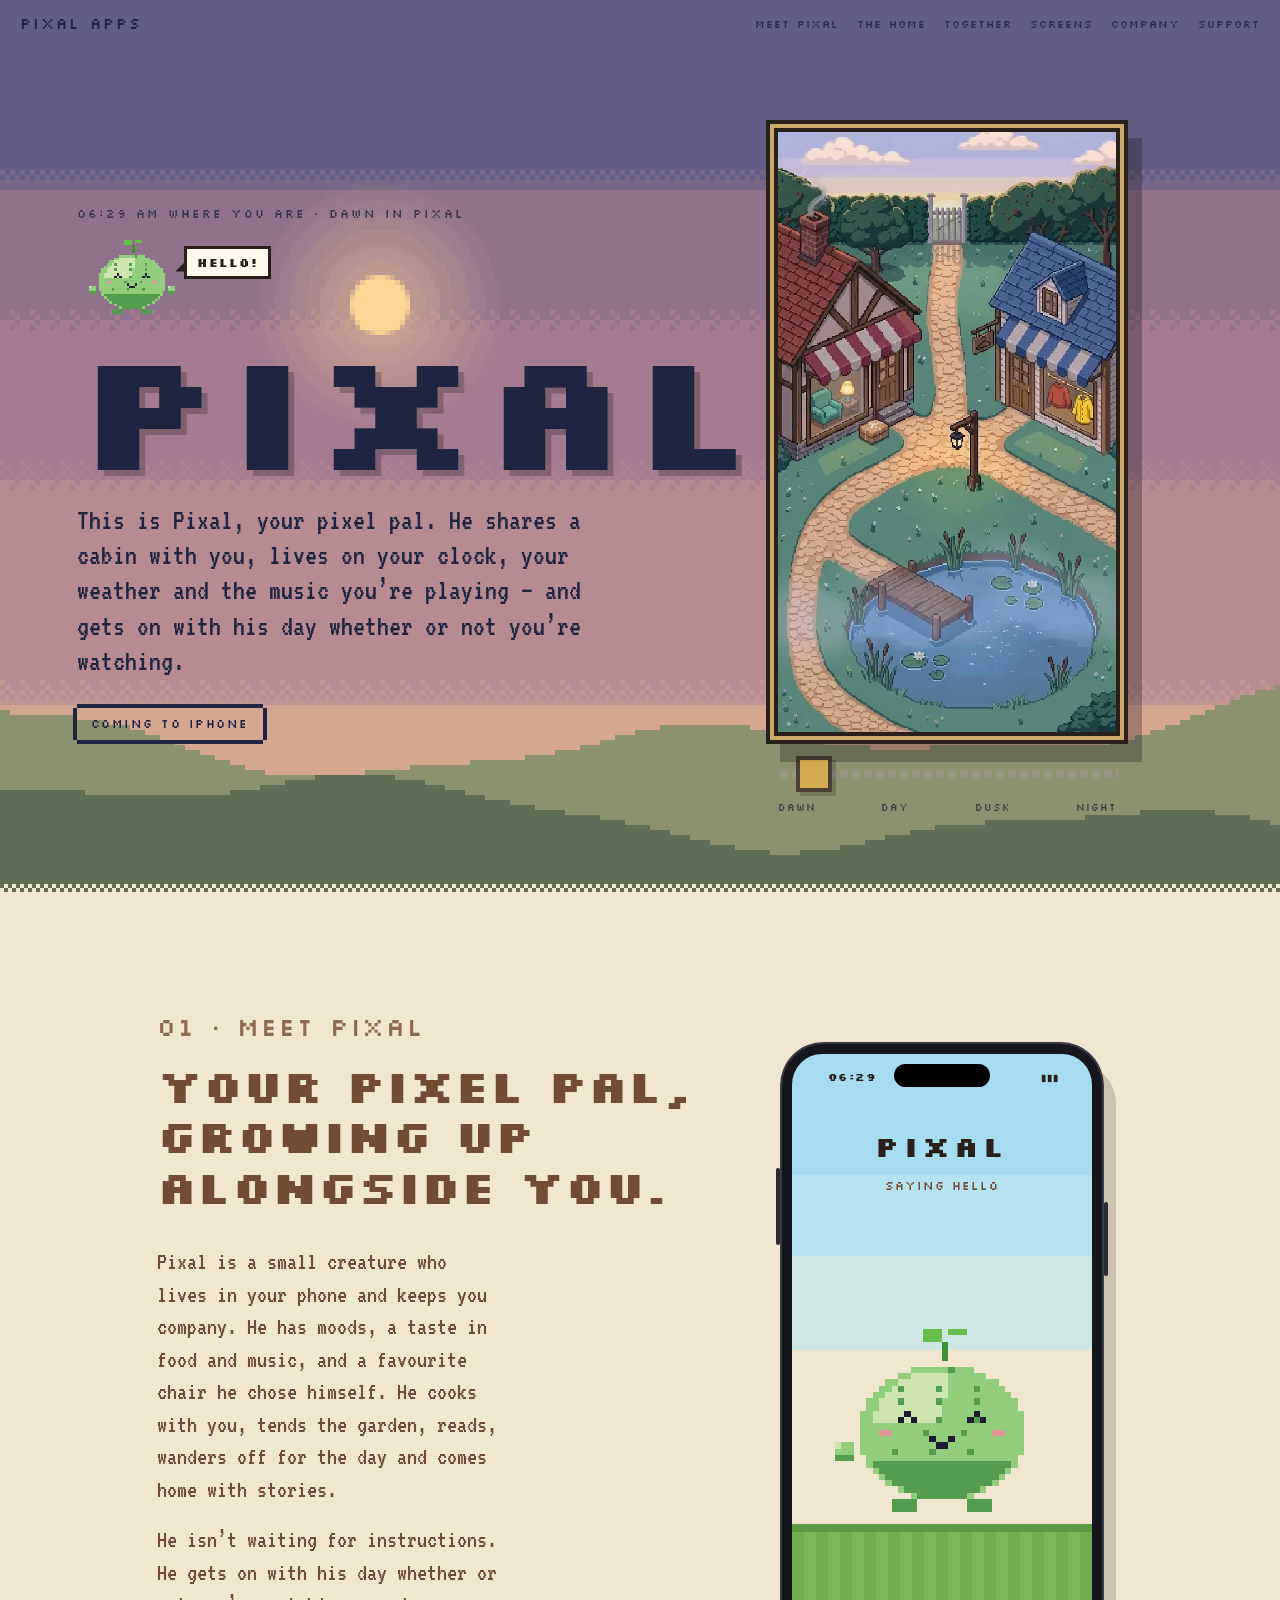
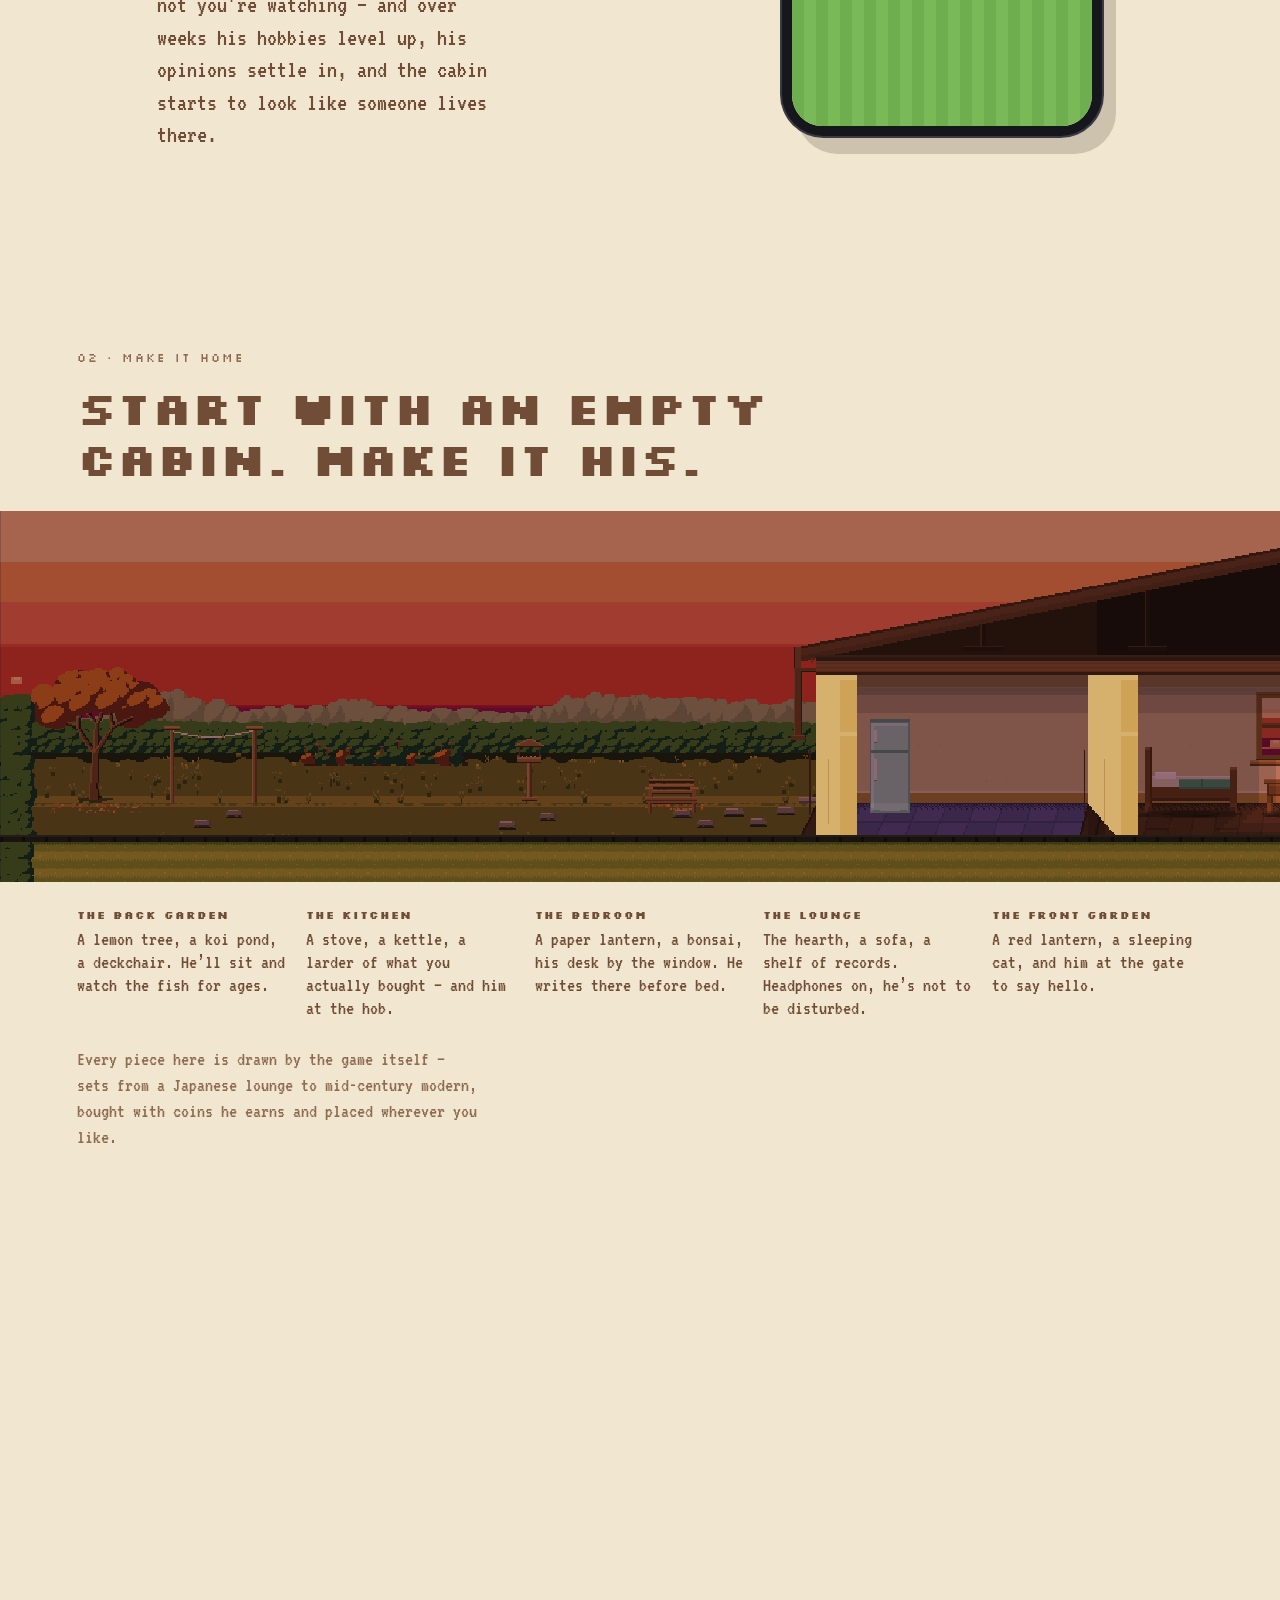
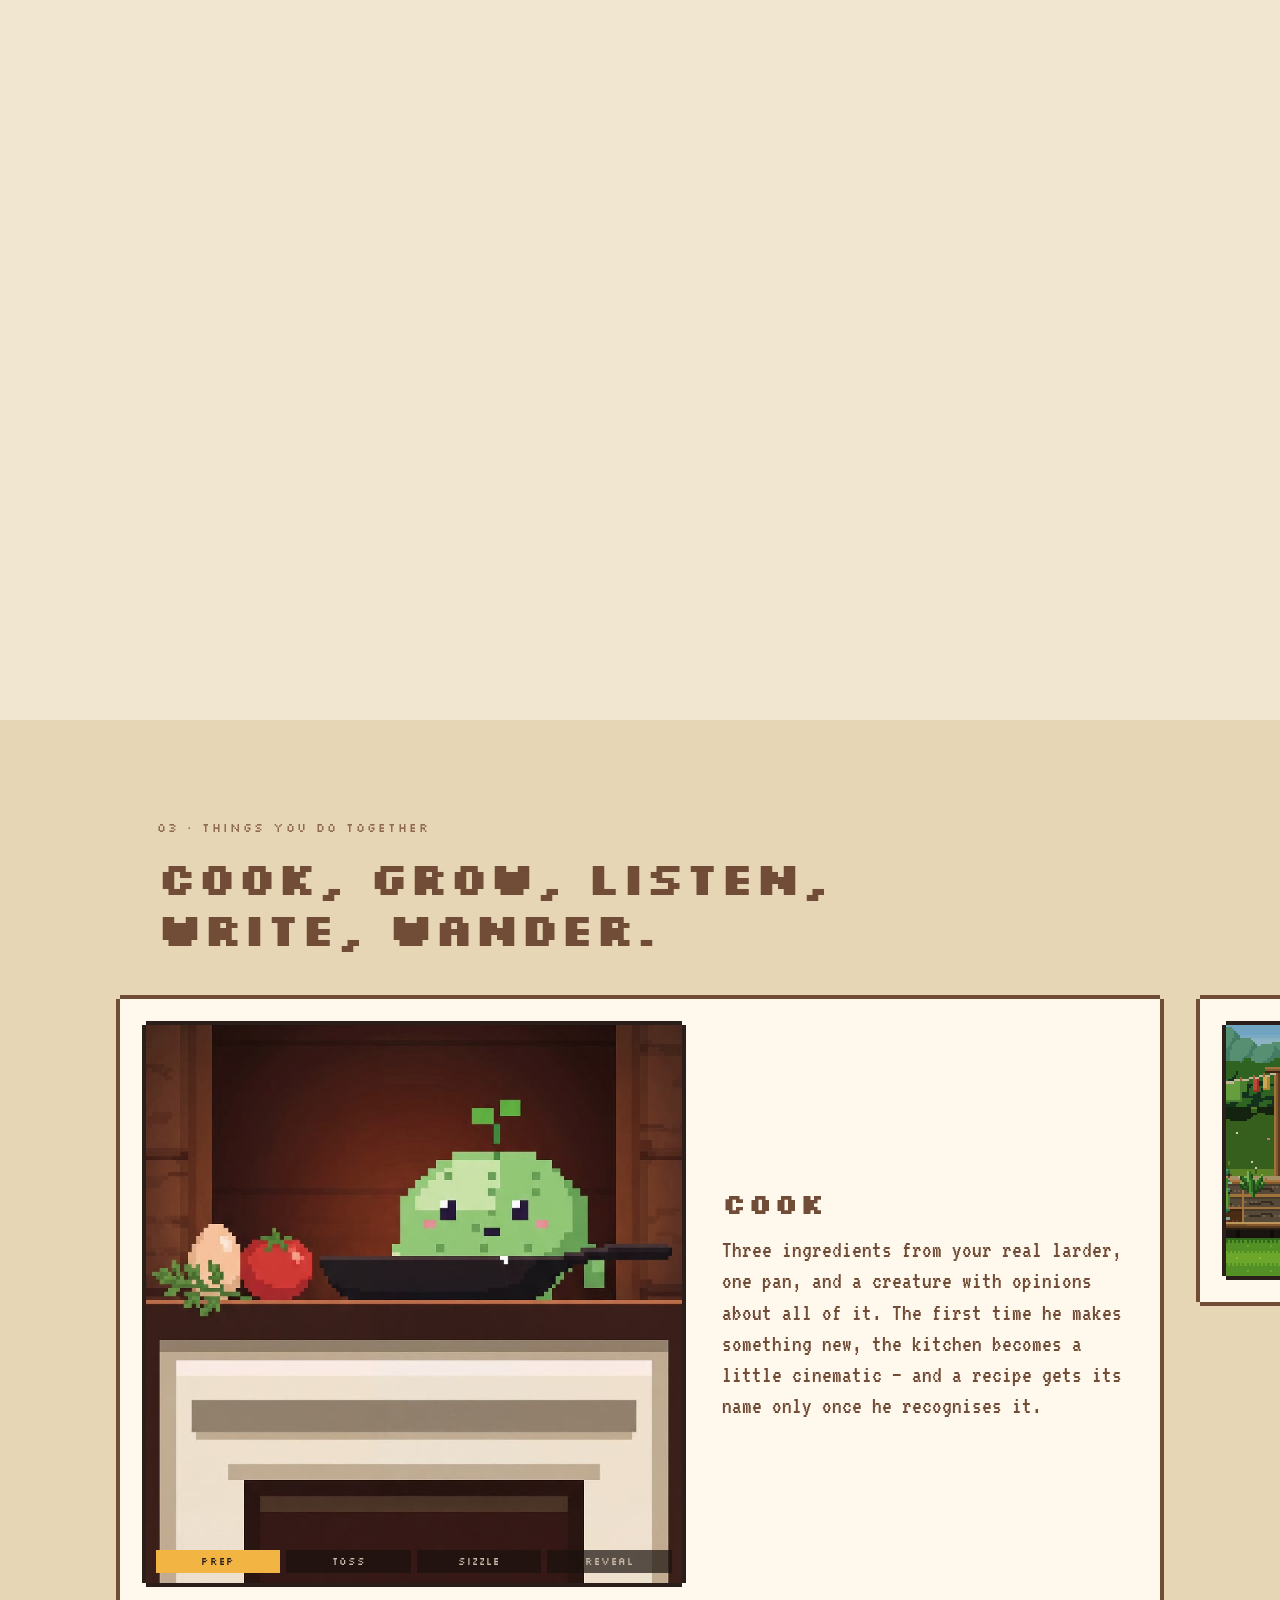
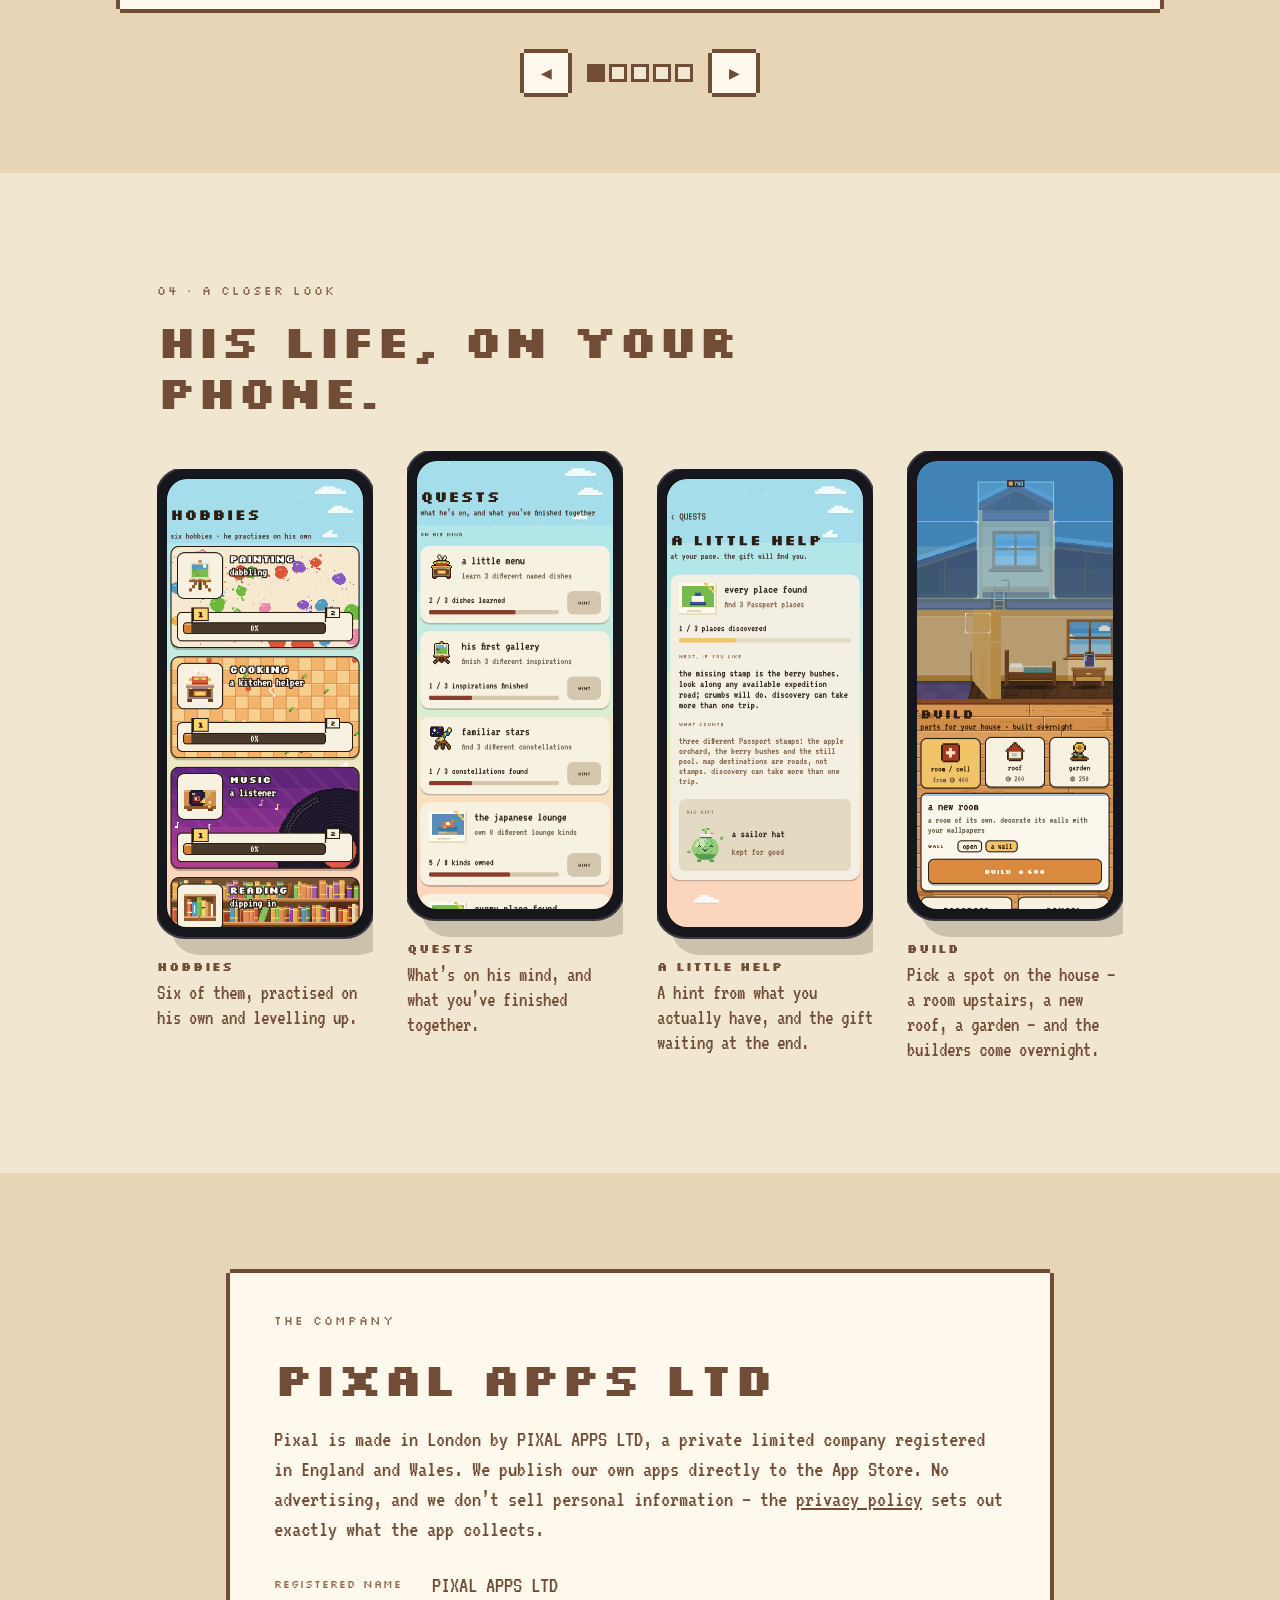
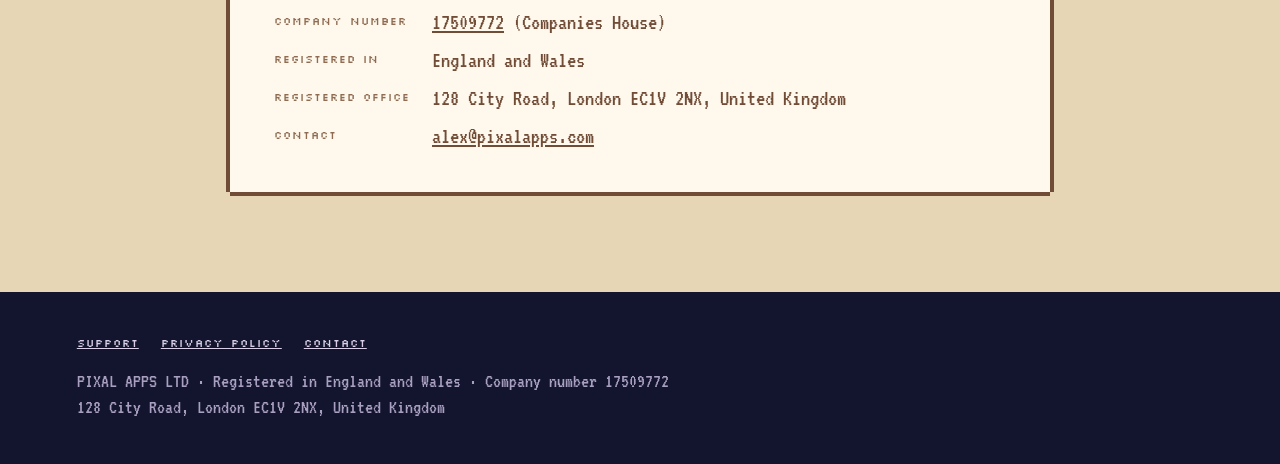
==== commit 6e6c673a: "Tap Pixal and he reacts; a build shot with the house going up; a smooth fan; no recipe or sprout sec" ====
--- a/index.html
+++ b/index.html
@@ -63,13 +63,15 @@
             <div class="status" aria-hidden="true"><span class="phone-time">9:41</span><span class="island"></span><span class="bars">▮▮▮</span></div>
             <p class="pal-name">PIXAL</p>
             <p class="pal-say" aria-live="polite">pottering about</p>
-            <div class="pal-stage">
+            <button type="button" class="pal-stage" aria-label="Tap Pixal">
               <img src="/media/pixal-idle.png" alt="" class="on" data-say="pottering about">
               <img src="/media/pixal-wave.png" alt="" data-say="saying hello">
               <img src="/media/pixal-read.png" alt="" data-say="reading a good book">
               <img src="/media/pixal-drink.png" alt="" data-say="having a cuppa">
               <img src="/media/pixal-jump.png" alt="" data-say="delighted about something">
-            </div>
+              <span class="hearts" aria-hidden="true"></span>
+            </button>
+            <p class="pal-tip">tap him</p>
             <div class="pal-ground" aria-hidden="true"></div>
           </div>
         </div>
@@ -149,25 +151,13 @@
       <p class="eyebrow">04 · A closer look</p>
       <h2>His life, on your phone.</h2>
       <div class="fan">
-        <figure><div class="device"><img class="screen" src="/media/ui-hobbies.png" alt="The Hobbies screen: painting, cooking, music and reading, each with its own level" width="780" height="1688" loading="lazy"></div><figcaption><b>Hobbies</b> Six of them, practised on his own and levelling up.</figcaption></figure>
-        <figure><div class="device"><img class="screen" src="/media/ui-quests.png" alt="The Quests screen: a little menu, his first gallery, familiar stars and the Japanese lounge, with progress" width="780" height="1688" loading="lazy"></div><figcaption><b>Quests</b> What’s on his mind, and what you’ve finished together.</figcaption></figure>
-        <figure><div class="device"><img class="screen" src="/media/ui-hint.png" alt="A quest's help page: what to do next, what counts, and the sailor hat he'll be given" width="780" height="1688" loading="lazy"></div><figcaption><b>A little help</b> A hint from what you actually have, and the gift waiting at the end.</figcaption></figure>
-        <figure><div class="device"><img class="screen" src="/media/ui-build.png" alt="Build mode: the workshop under the house, with a room, a roof and a garden to add" width="780" height="1700" loading="lazy"></div><figcaption><b>Build</b> Add rooms, a roof, a garden — the builders come overnight.</figcaption></figure>
+        <figure><div class="device"><img class="screen" src="/media/ui-hobbies.png" alt="The Hobbies screen: painting, cooking, music and reading, each with its own level" width="780" height="1688"></div><figcaption><b>Hobbies</b> Six of them, practised on his own and levelling up.</figcaption></figure>
+        <figure><div class="device"><img class="screen" src="/media/ui-quests.png" alt="The Quests screen: a little menu, his first gallery, familiar stars and the Japanese lounge, with progress" width="780" height="1688"></div><figcaption><b>Quests</b> What’s on his mind, and what you’ve finished together.</figcaption></figure>
+        <figure><div class="device"><img class="screen" src="/media/ui-hint.png" alt="A quest's help page: what to do next, what counts, and the sailor hat he'll be given" width="780" height="1688"></div><figcaption><b>A little help</b> A hint from what you actually have, and the gift waiting at the end.</figcaption></figure>
+        <figure><div class="device"><img class="screen" src="/media/ui-build.png" alt="Build mode: a new room going up on the roof, priced at 750 coins, above the build sheet" width="780" height="1700"></div><figcaption><b>Build</b> Pick a spot on the house — a room upstairs, a new roof, a garden — and the builders come overnight.</figcaption></figure>
       </div>
-      <figure class="wide-shot"><div class="device sideways"><img class="screen" src="/media/ui-recipes.png" alt="The recipe book on its side: a taste chart of known dishes beside his cravings" width="1948" height="916" loading="lazy"></div><figcaption><b>The recipe book, sideways</b> Every dish he’s recognised, plotted on a taste chart — and the cravings he hasn’t named yet.</figcaption></figure>
     </section>
 
-    <section class="chapter strip-chapter">
-      <p class="eyebrow">05 · Where he comes from</p>
-      <h2>Every Pixal starts as a sprout.</h2>
-      <p class="note">Keyframes from the opening cinematic, in development.</p>
-      <div class="strip" tabindex="0" aria-label="Opening cinematic keyframes">
-        <figure><img src="/media/birth-sprout.jpg" alt="A sprout sways in a patch of earth at dawn" loading="lazy"><figcaption>A sprout at dawn</figcaption></figure>
-        <figure><img src="/media/birth-choosing.jpg" alt="Four sprouts — a shoot, a bud, a flower and a curl — in a row of mounds" loading="lazy"><figcaption>You choose yours</figcaption></figure>
-        <figure><img src="/media/birth-pull.jpg" alt="The chosen sprout being pulled from the ground" loading="lazy"><figcaption>A tug</figcaption></figure>
-        <figure><img src="/media/birth-handoff.jpg" alt="Pixal stands in a soft spotlight in the clearing" loading="lazy"><figcaption>And there he is</figcaption></figure>
-      </div>
-    </section>
 
     <section class="company" id="company">
       <div class="company-card">
--- a/home.css
+++ b/home.css
@@ -26,7 +26,7 @@
 #sky { position: fixed; inset: 0; width: 100vw; height: 100lvh; image-rendering: pixelated; z-index: -1; }
 
 /* A pixel border: hard steps, no radius. */
-.px-border, .frame, .company-card, .slide-pic, .strip figure, .badge, .carousel-nav button {
+.px-border, .frame, .company-card, .slide-pic, .badge, .carousel-nav button {
   box-shadow:
     0 calc(-1 * var(--px)) 0 0 currentColor, 0 var(--px) 0 0 currentColor,
     calc(-1 * var(--px)) 0 0 0 currentColor, var(--px) 0 0 0 currentColor;
@@ -92,14 +92,6 @@
 .card p { margin: 0; }
 .glyph { display: inline-grid; place-items: center; width: 44px; height: 44px; margin-bottom: 18px; background: var(--brown); color: var(--paper); font-size: 26px; }
 
-/* ---------- film strip ---------- */
-.strip-chapter { padding-bottom: 80px; }
-.note { margin: -18px 0 30px; color: var(--brown-soft); }
-.strip { display: grid; grid-auto-flow: column; grid-auto-columns: minmax(220px, 1fr); gap: 30px; overflow-x: auto; scroll-snap-type: x mandatory; padding: 8px 8px 22px; }
-.strip figure { margin: 0; scroll-snap-align: start; background: #fff8ec; color: var(--brown); padding: 12px 12px 10px; }
-.strip img { width: 100%; aspect-ratio: 9 / 16; object-fit: cover; image-rendering: pixelated; }
-.strip figcaption { font-family: Silkscreen, monospace; font-size: 11px; letter-spacing: 1px; margin-top: 10px; }
-
 /* ---------- company + footer ---------- */
 .company { background: var(--paper-deep); padding: 100px max(24px, 6vw); }
 .company-card { max-width: 820px; margin: 0 auto; background: #fff8ec; padding: 40px 44px; color: var(--brown); font-size: 23px; }
@@ -124,7 +116,6 @@
   .window { width: min(360px, 100%); min-width: 0; }
   .cols, .cards { grid-template-columns: 1fr; gap: 26px; }
   .chapter { padding: 80px 20px; }
-  .strip { grid-auto-columns: 70%; }
   .company { padding: 70px 16px; }
   .company-card { padding: 28px 22px; }
   .company-card dl { grid-template-columns: 1fr; gap: 2px; }
@@ -245,23 +236,29 @@
 .pal-screen { background: linear-gradient(#a6dcf0 0 18%, #b6e3ef 18% 30%, #cfe7e4 30% 44%, #f1e6cf 44% 70%, #f6d9bd 70%); }
 .pal-name { position: absolute; top: 11%; left: 0; right: 0; margin: 0; text-align: center; font: 700 28px Silkscreen, monospace; letter-spacing: 4px; color: #2a1f1a; }
 .pal-say { position: absolute; top: 18.5%; left: 0; right: 0; margin: 0; text-align: center; font: 12px Silkscreen, monospace; letter-spacing: 1px; color: #714c37; }
-.pal-stage { position: absolute; left: 8%; right: 8%; top: 41%; aspect-ratio: 240 / 200; }
+.pal-stage { position: absolute; left: 8%; right: 8%; top: 41%; aspect-ratio: 240 / 200; padding: 0; border: 0; background: none; cursor: pointer; -webkit-tap-highlight-color: transparent; }
+.pal-stage:focus-visible { outline: 3px dashed #714c37; outline-offset: 4px; }
+.pal-stage.hop img.on { animation: hop .7s steps(7); }
+@keyframes hop { 0% { transform: none; } 30% { transform: translateY(-22%) scaleY(1.04); } 55% { transform: translateY(-26%); } 80% { transform: translateY(0) scale(1.06, .94); } 100% { transform: none; } }
+.hearts { position: absolute; inset: 0; pointer-events: none; }
+.hearts i { position: absolute; top: 18%; font-style: normal; font: 700 18px Silkscreen, monospace; color: #e0525a; animation: float 1.1s steps(9) forwards; }
+@keyframes float { to { transform: translate(var(--dx), -90px); opacity: 0; } }
+.pal-tip { position: absolute; left: 0; right: 0; bottom: 6%; margin: 0; text-align: center; font: 10px Silkscreen, monospace; letter-spacing: 1px; color: #f1e6cf; opacity: .85; }
 .pal-ground { position: absolute; left: 0; right: 0; bottom: 0; height: 30%; background:
   repeating-linear-gradient(90deg, #6fae4f 0 12px, #79b957 12px 24px); box-shadow: inset 0 8px 0 #5c9a42; }
 
 /* ---------- a closer look: the screens fan out as they arrive ---------- */
 .fan { display: grid; grid-template-columns: repeat(4, 1fr); gap: 34px; align-items: start; perspective: 1200px; }
-.fan figure, .wide-shot { margin: 0; }
-.fan figcaption, .wide-shot figcaption { margin-top: 22px; font-size: 21px; line-height: 1.2; }
-.fan figcaption b, .wide-shot figcaption b { display: block; font: 700 12px Silkscreen, monospace; letter-spacing: 1px; margin-bottom: 6px; }
-.fan figure { transition: transform .8s steps(8), opacity .8s steps(8); }
+.fan figure { margin: 0; }
+.fan figcaption { margin-top: 22px; font-size: 21px; line-height: 1.2; }
+.fan figcaption b { display: block; font: 700 12px Silkscreen, monospace; letter-spacing: 1px; margin-bottom: 6px; }
+.fan figure { transition: transform .7s cubic-bezier(.2, .8, .2, 1), opacity .45s ease-out; will-change: transform, opacity; contain: layout paint; }
 .fan:not(.open) figure { opacity: 0; }
 .fan:not(.open) figure:nth-child(1) { transform: translateX(110%) rotate(-6deg); }
 .fan:not(.open) figure:nth-child(2) { transform: translateX(40%) rotate(-2deg); }
 .fan:not(.open) figure:nth-child(3) { transform: translateX(-40%) rotate(2deg); }
 .fan:not(.open) figure:nth-child(4) { transform: translateX(-110%) rotate(6deg); }
 .fan.open figure:nth-child(odd) { transform: translateY(18px); }
-.wide-shot { max-width: 760px; margin: 70px auto 0; }
 @media (max-width: 860px) {
   .fan { grid-template-columns: none; grid-auto-flow: column; grid-auto-columns: 62vw; overflow-x: auto; scroll-snap-type: x mandatory; padding: 8px 20px 20px; margin: 0 -20px; }
   .fan figure { scroll-snap-align: center; opacity: 1 !important; transform: none !important; }
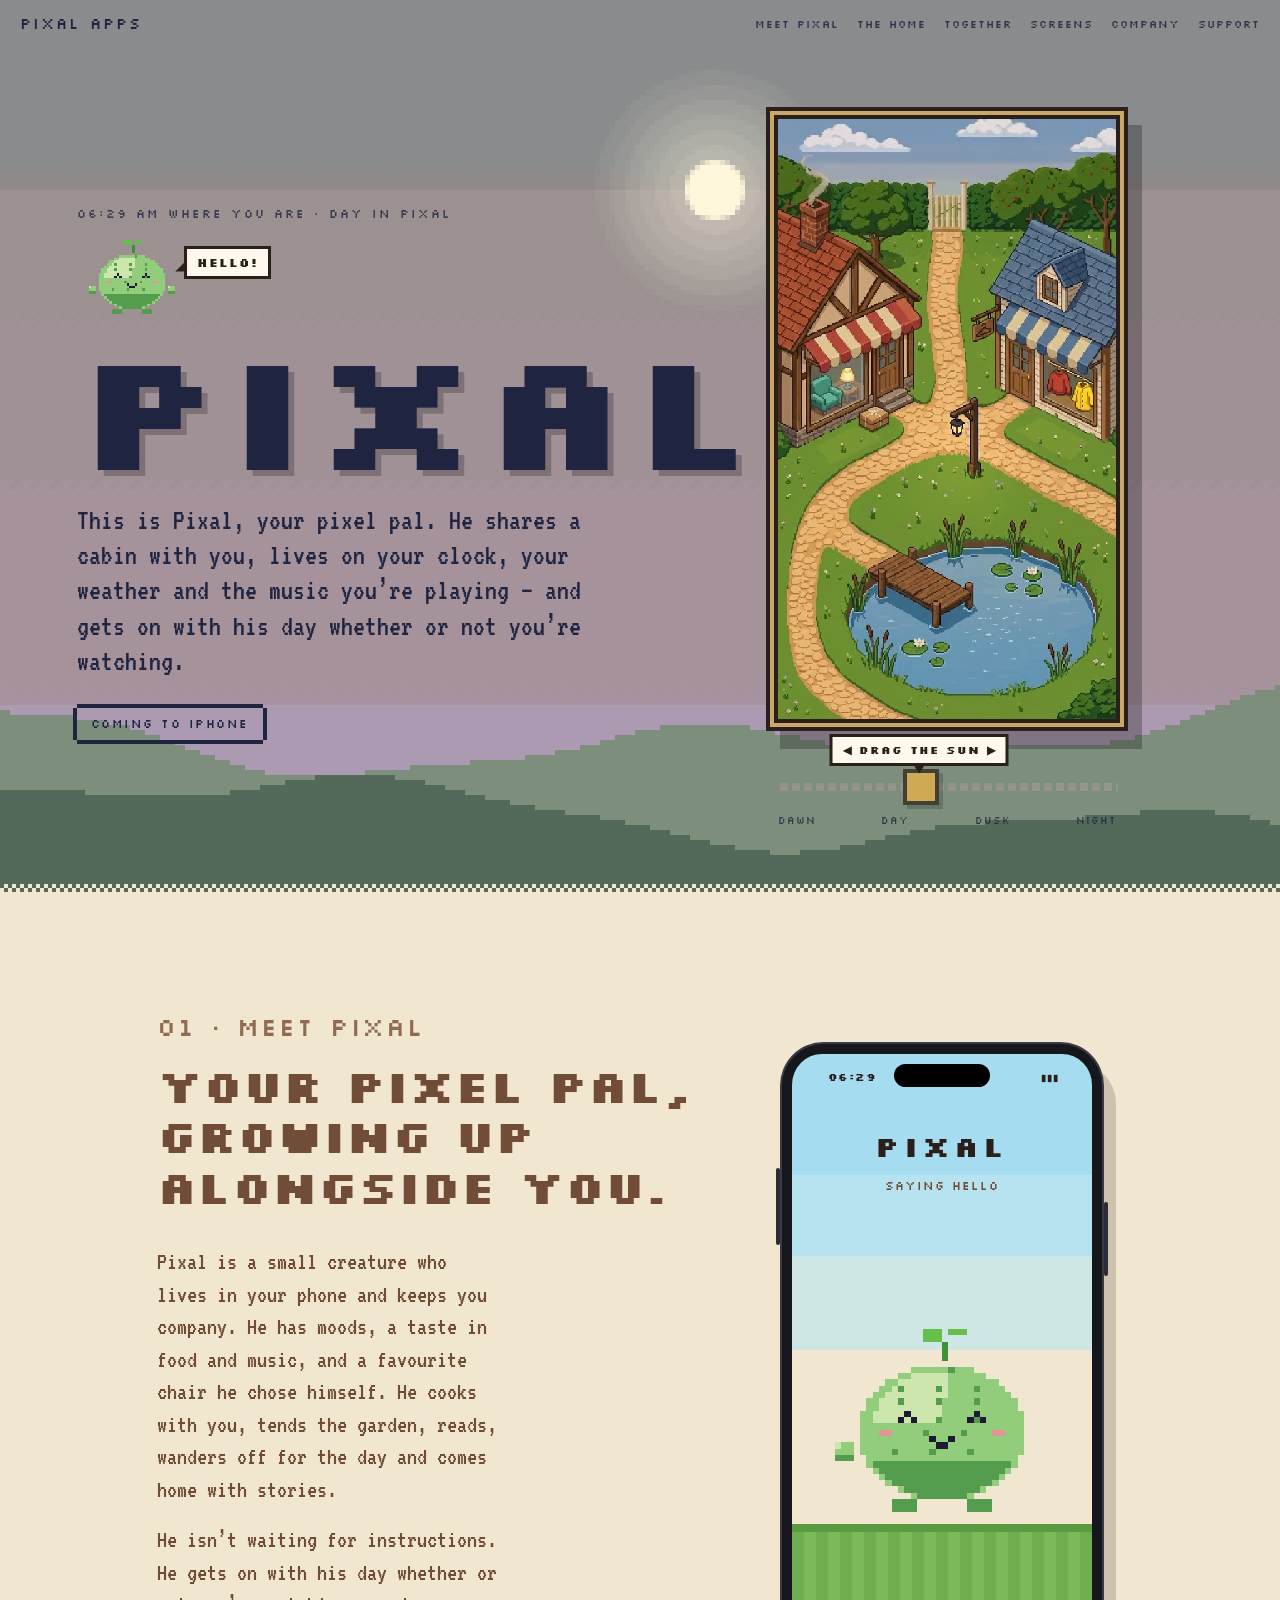
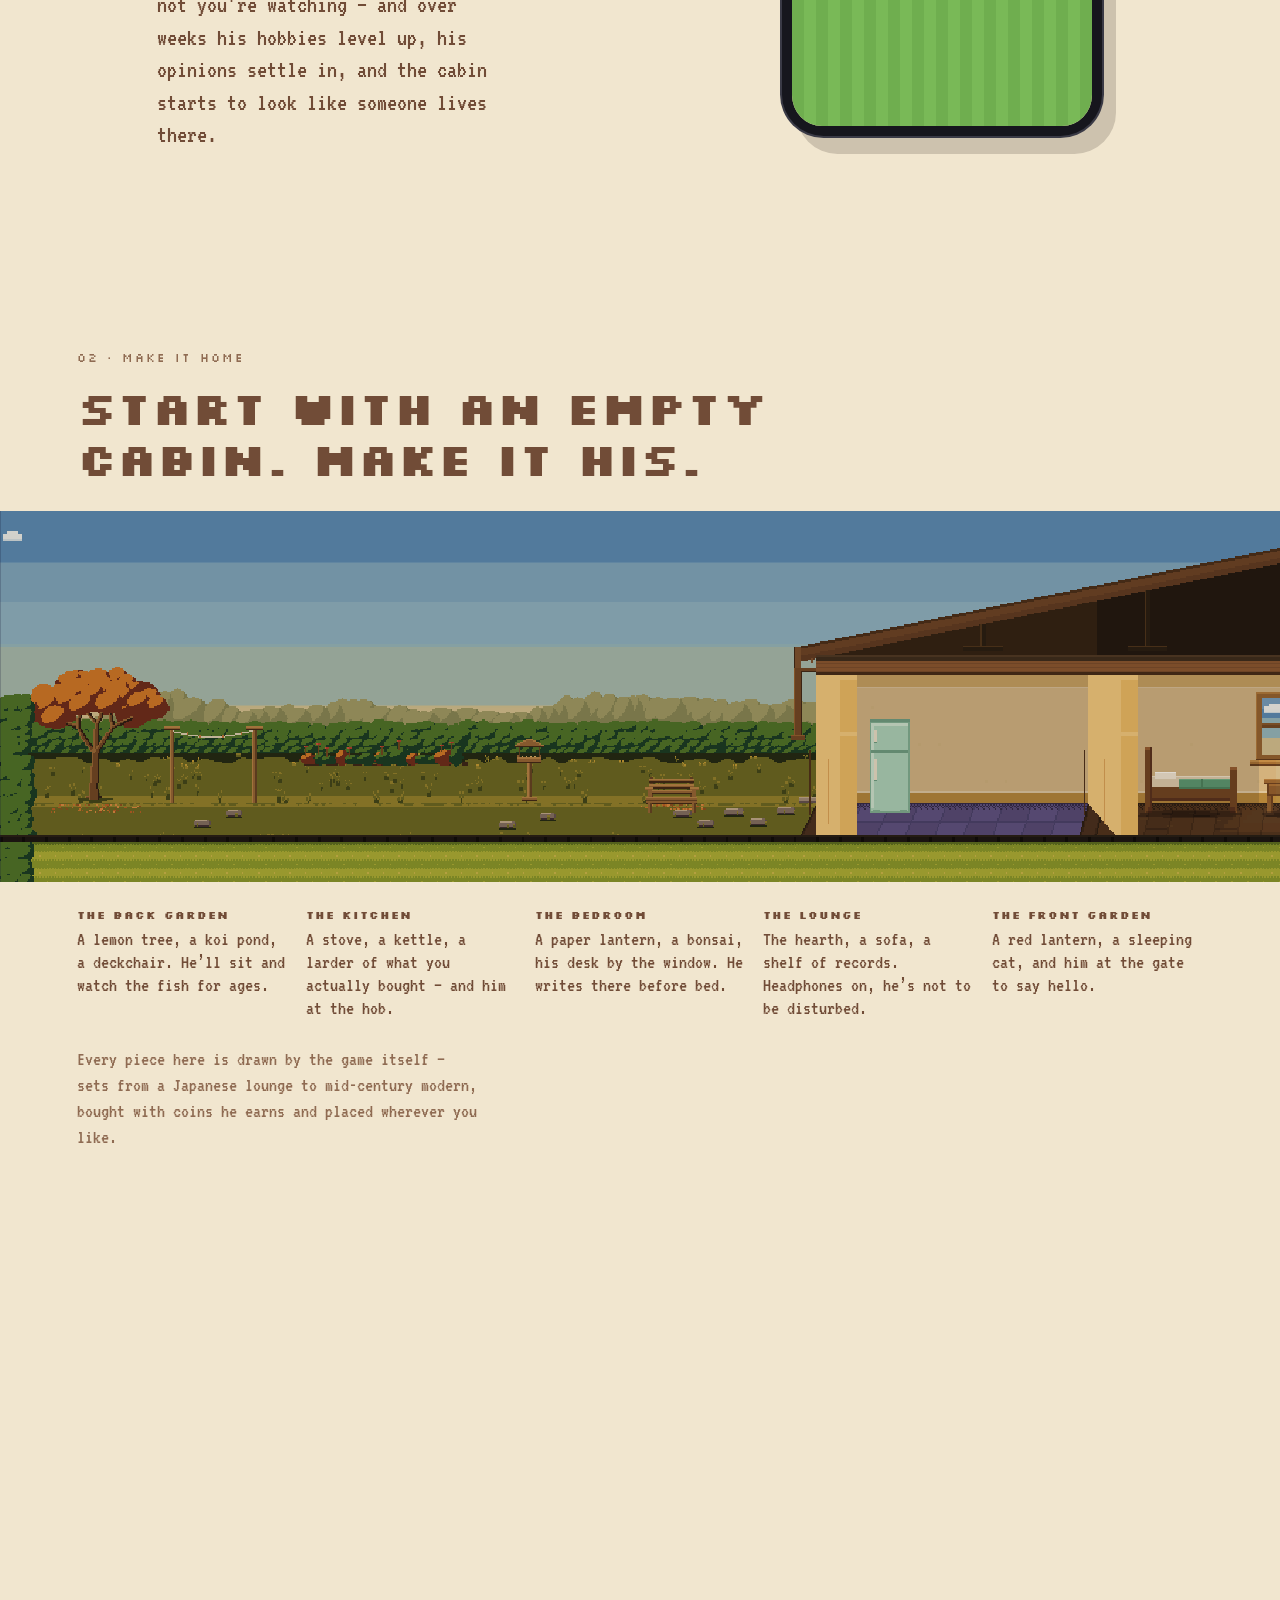
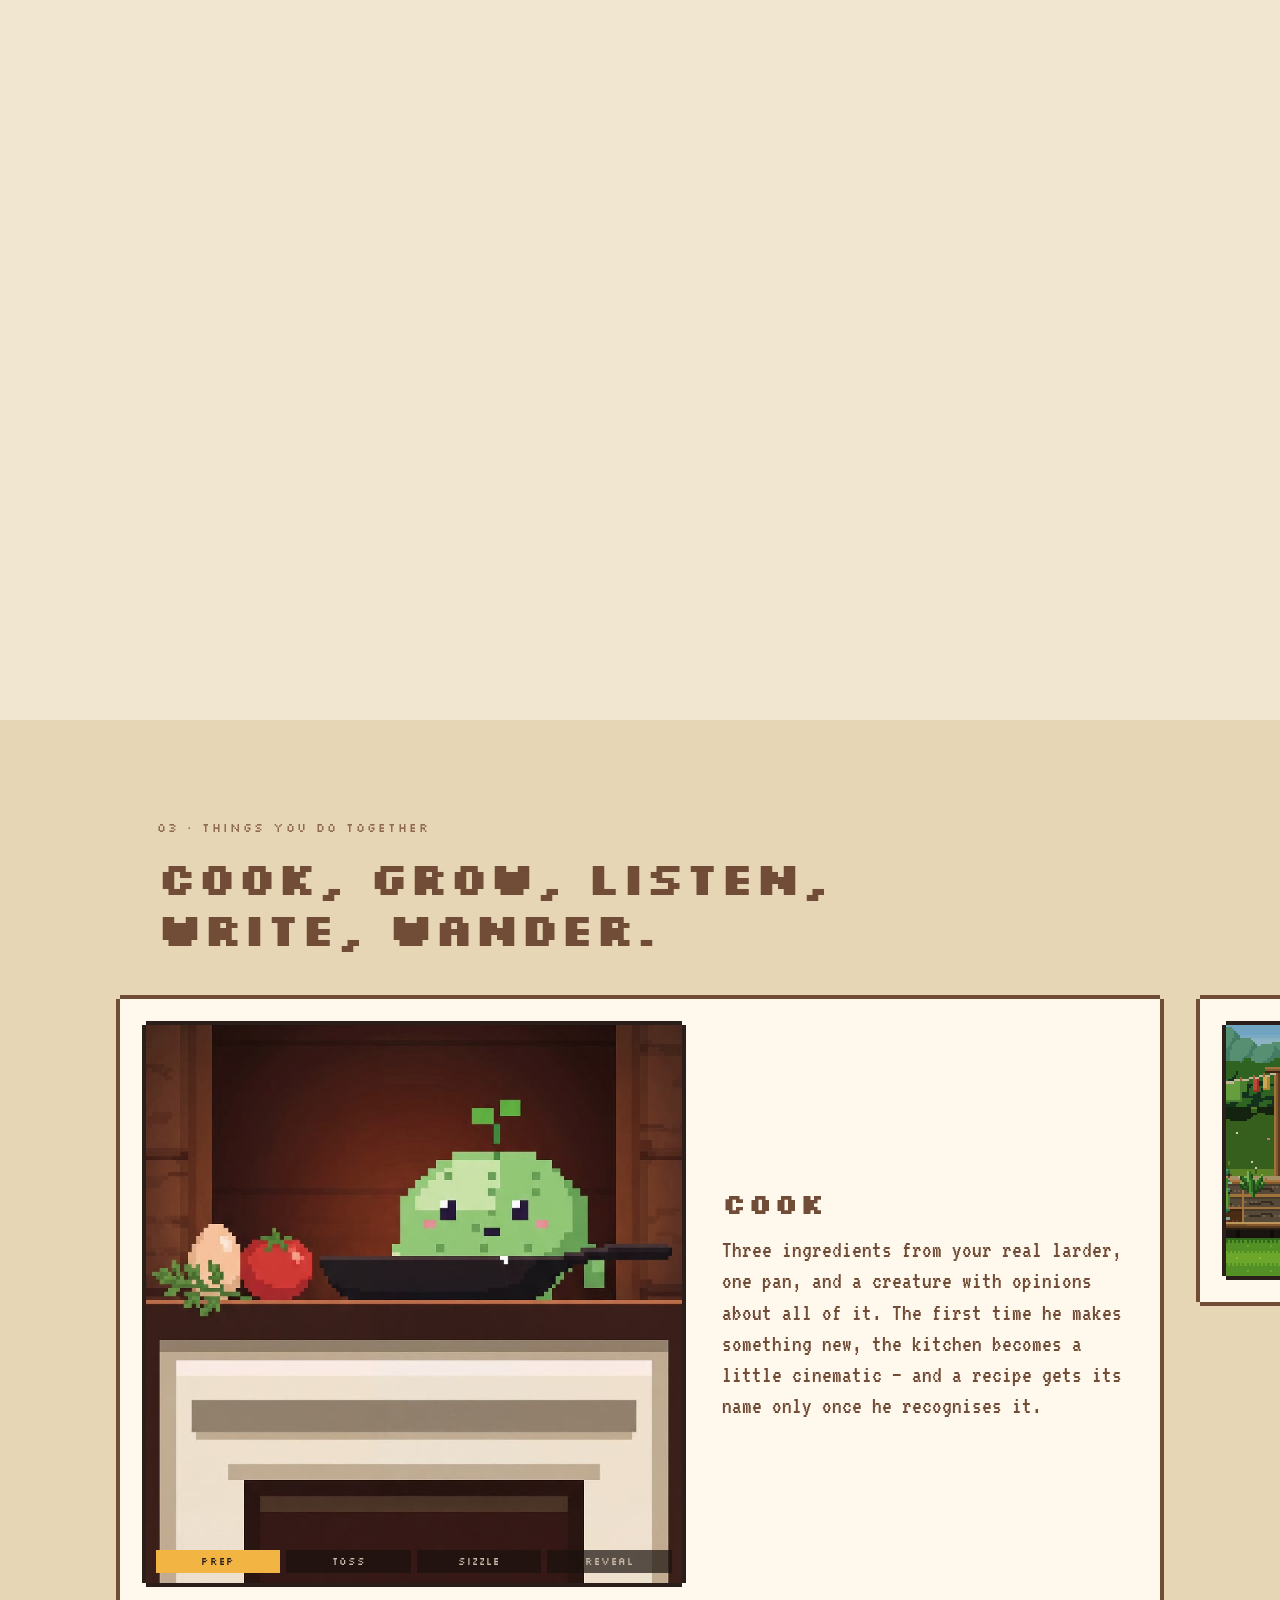
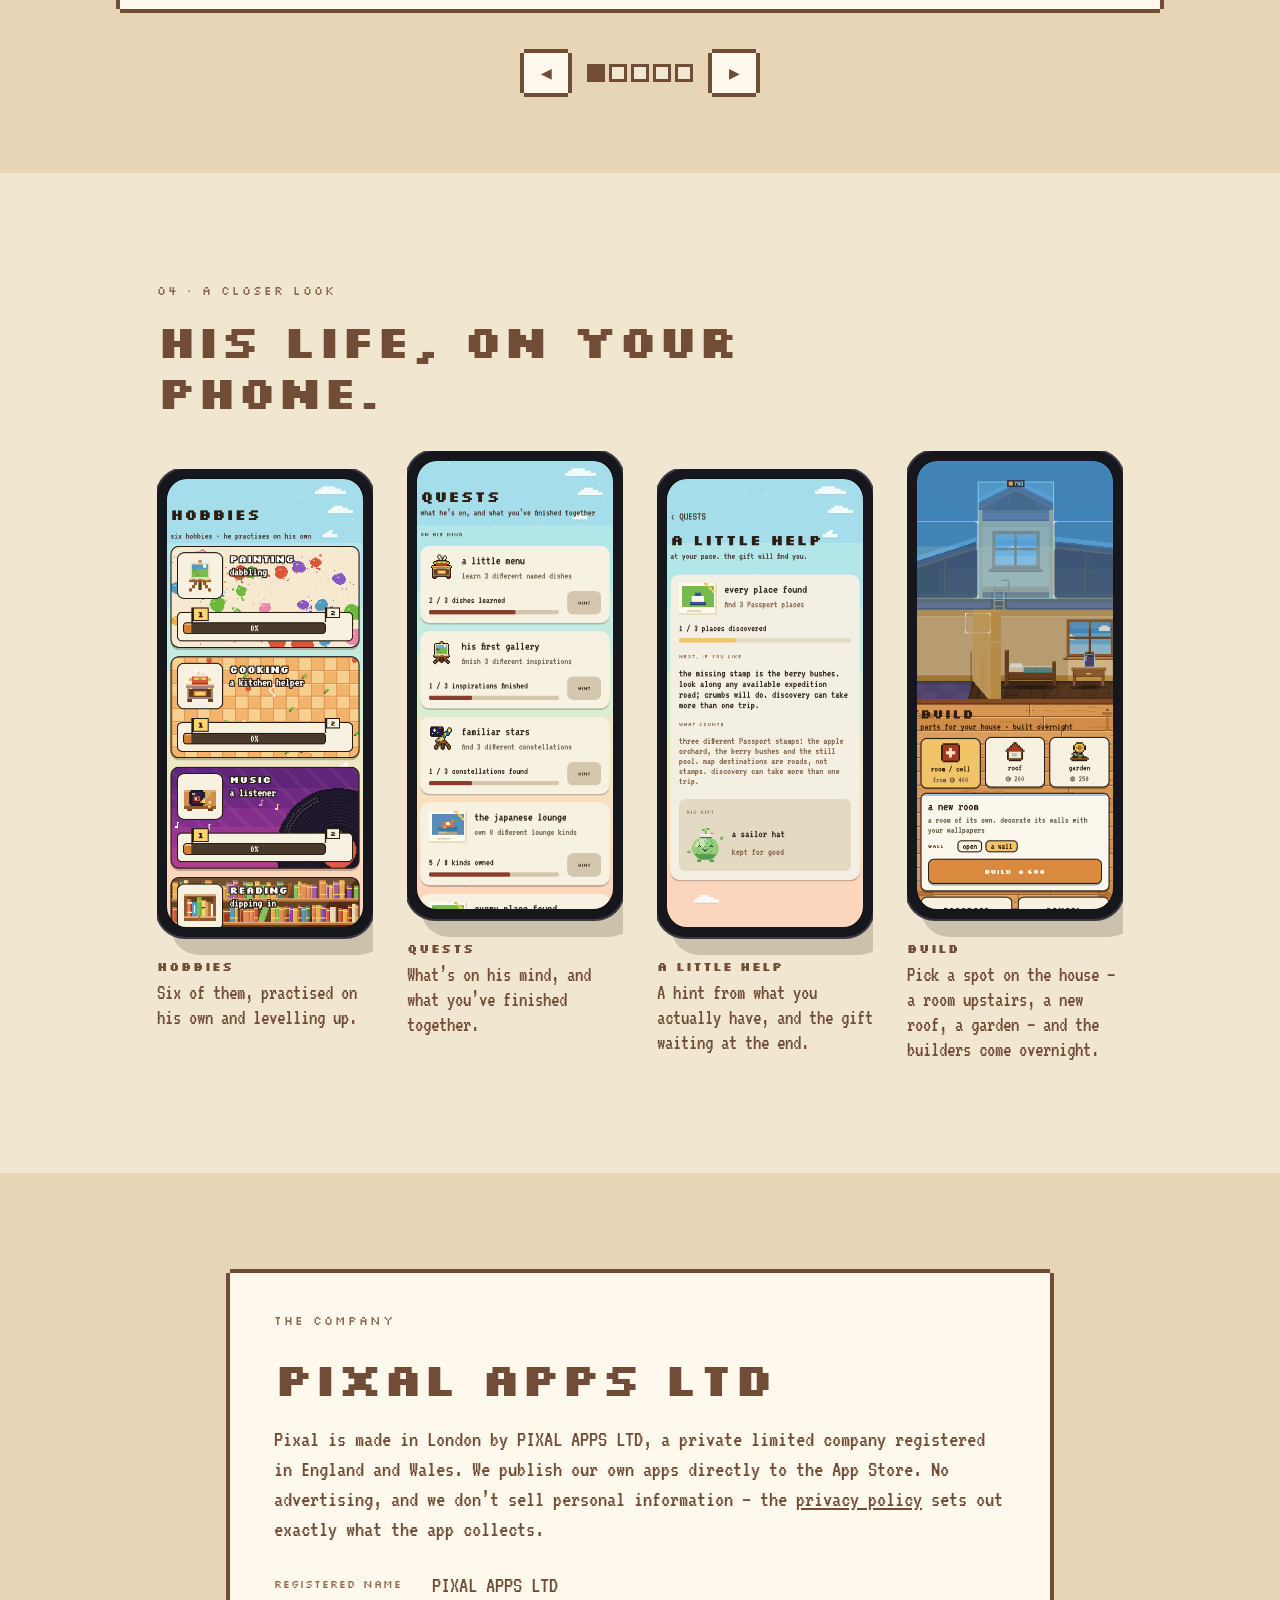
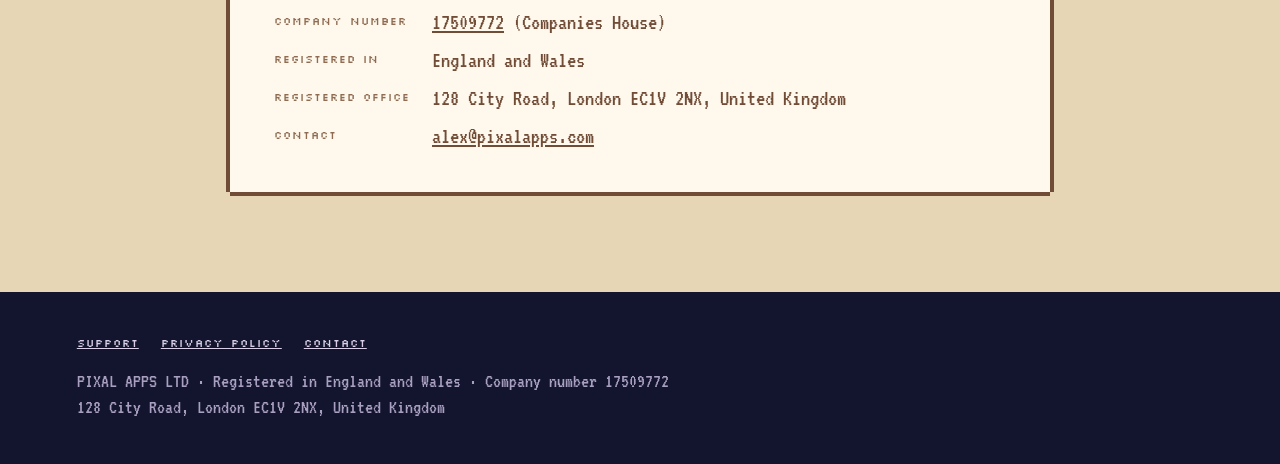
==== commit 952cfb05: "Show that the sun can be dragged: a label on the handle, a glow, and one sweep through the day on ar" ====
--- a/index.html
+++ b/index.html
@@ -43,7 +43,10 @@
         <video data-tod="night" muted loop playsinline preload="auto" poster="/media/night.jpg"><source src="/media/night.mp4" type="video/mp4"></video>
       </div>
       <div class="dial">
-        <input id="tod" type="range" min="0" max="400" step="1" value="100" aria-label="Time of day in Pixal">
+        <div class="dial-track">
+          <span class="dial-hint" aria-hidden="true">◀ drag the sun ▶</span>
+          <input id="tod" type="range" min="0" max="300" step="1" value="100" aria-label="Time of day in Pixal: drag to change it">
+        </div>
         <div class="dial-labels" aria-hidden="true"><span>dawn</span><span>day</span><span>dusk</span><span>night</span></div>
       </div>
     </figure>
--- a/home.css
+++ b/home.css
@@ -63,7 +63,7 @@
 .window { margin: 0; justify-self: center; width: min(400px, 100%, calc((100svh - 300px) * 9 / 16)); min-width: 260px; color: var(--ink); }
 .frame { position: relative; aspect-ratio: 9 / 16; overflow: hidden; background: #000; color: #2a1f1a; box-shadow: 0 0 0 var(--px) #2a1f1a, 0 0 0 calc(2 * var(--px)) #c9a86a, 0 0 0 calc(3 * var(--px)) #2a1f1a, 14px 18px 0 calc(3 * var(--px)) rgba(0,0,0,.25); }
 .frame video { position: absolute; inset: 0; width: 100%; height: 100%; object-fit: cover; opacity: 0; image-rendering: pixelated; }
-.dial { margin-top: 28px; }
+.dial { margin-top: 54px; }
 .dial input { width: 100%; -webkit-appearance: none; appearance: none; height: 24px; background: transparent; cursor: grab; }
 .dial input:active { cursor: grabbing; }
 .dial input::-webkit-slider-runnable-track { height: 8px; background: repeating-linear-gradient(90deg, currentColor 0 8px, transparent 8px 12px); opacity: .7; }
@@ -266,3 +266,16 @@
   .pal-name { font-size: 22px; }
 }
 @media (prefers-reduced-motion: reduce) { .fan figure { opacity: 1 !important; transform: none !important; transition: none; } }
+
+/* ---------- the dial says it can be dragged ---------- */
+.dial-track { position: relative; }
+.dial-hint { position: absolute; bottom: calc(100% + 10px); left: calc(var(--at, .33) * (100% - 28px) + 14px); transform: translateX(-50%);
+  white-space: nowrap; padding: 6px 10px; background: #fff8ec; color: #2a1f1a; font: 700 11px Silkscreen, monospace; letter-spacing: 1px;
+  box-shadow: 0 0 0 3px #2a1f1a; pointer-events: none; animation: nudge 1.2s steps(2) infinite; transition: opacity .3s steps(3); }
+.dial-hint::after { content: ""; position: absolute; left: 50%; top: 100%; width: 10px; height: 8px; margin: 3px 0 0 -5px; background: #2a1f1a; clip-path: polygon(0 0, 100% 0, 50% 100%); }
+@keyframes nudge { 50% { transform: translate(-50%, -4px); } }
+.dial:not(.touched) input::-webkit-slider-thumb { animation: glint 1.2s steps(2) infinite; }
+.dial:not(.touched) input::-moz-range-thumb { animation: glint 1.2s steps(2) infinite; }
+@keyframes glint { 50% { box-shadow: 0 0 0 4px #2a1f1a, 0 0 0 10px rgba(255, 248, 236, .55), 4px 4px 0 4px rgba(0,0,0,.25); } }
+.dial.touched .dial-hint { opacity: 0; }
+@media (prefers-reduced-motion: reduce) { .dial-hint, .dial input::-webkit-slider-thumb { animation: none !important; } }
